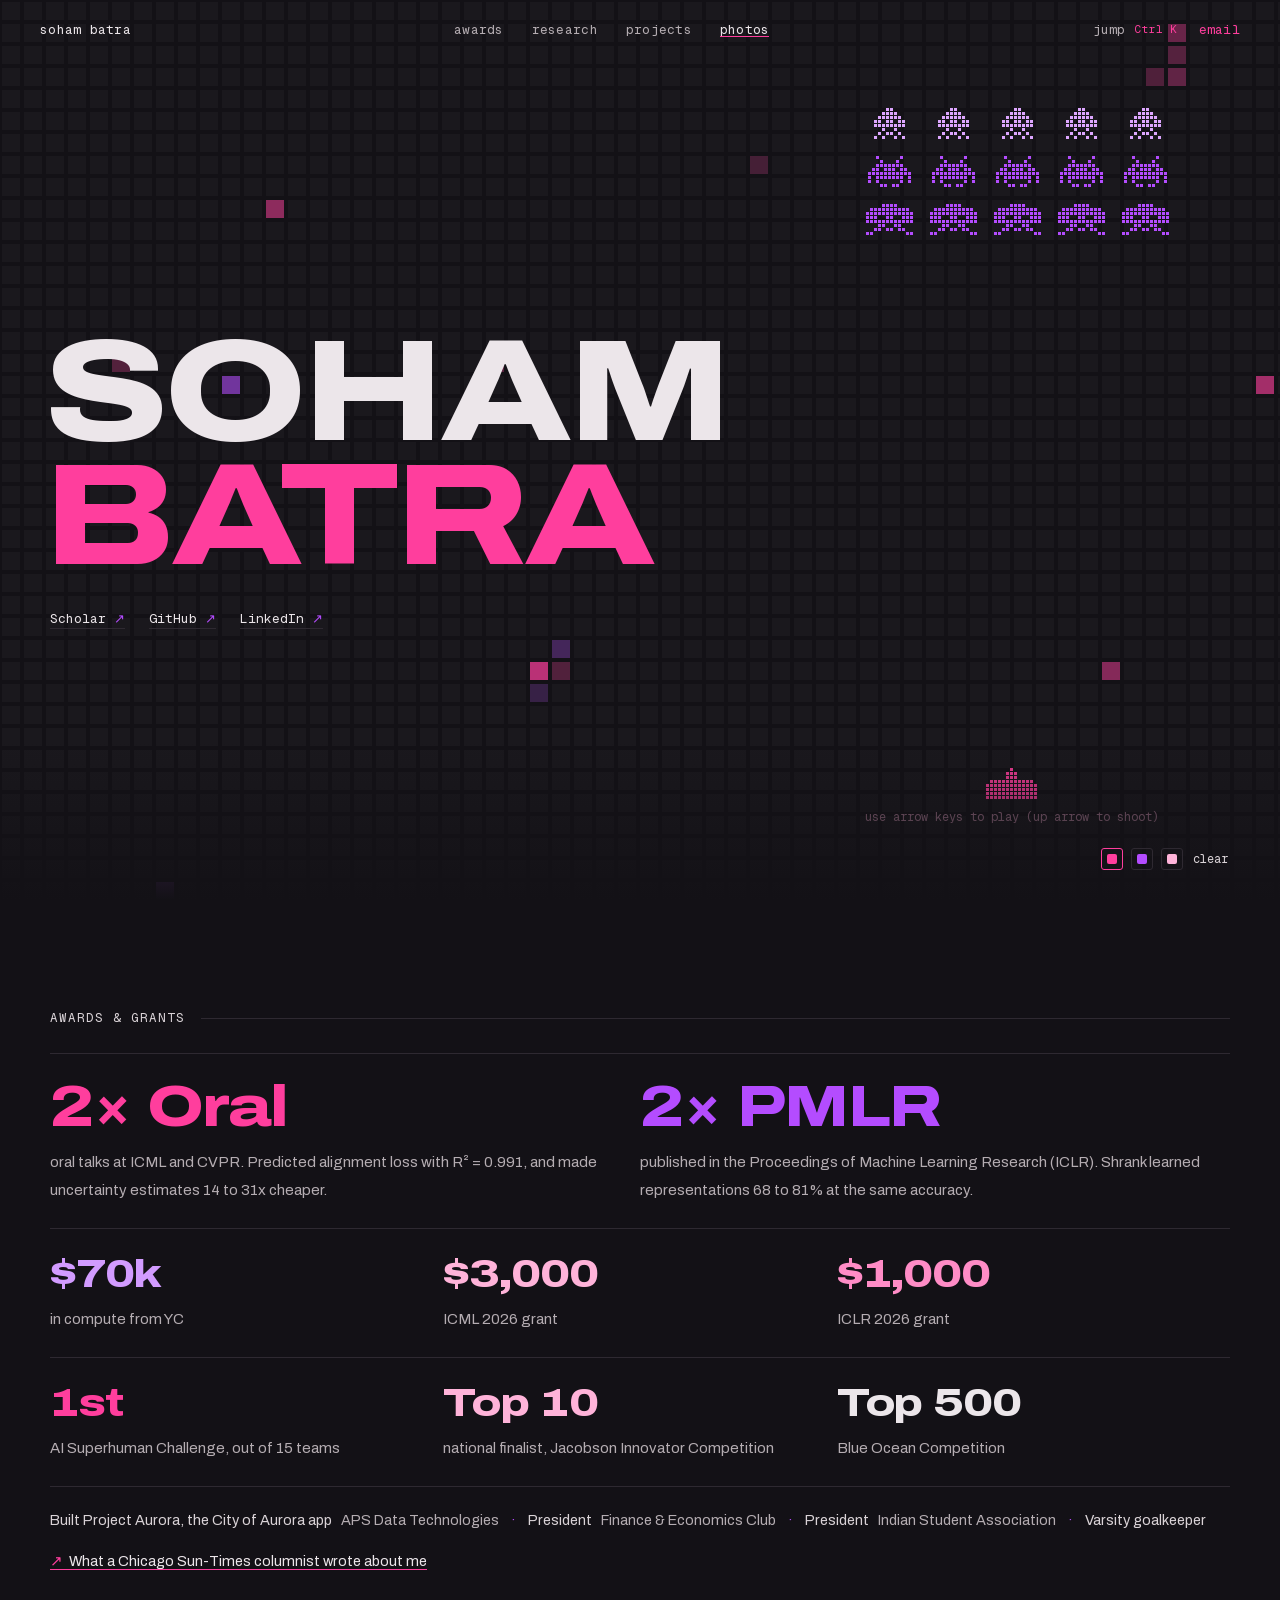
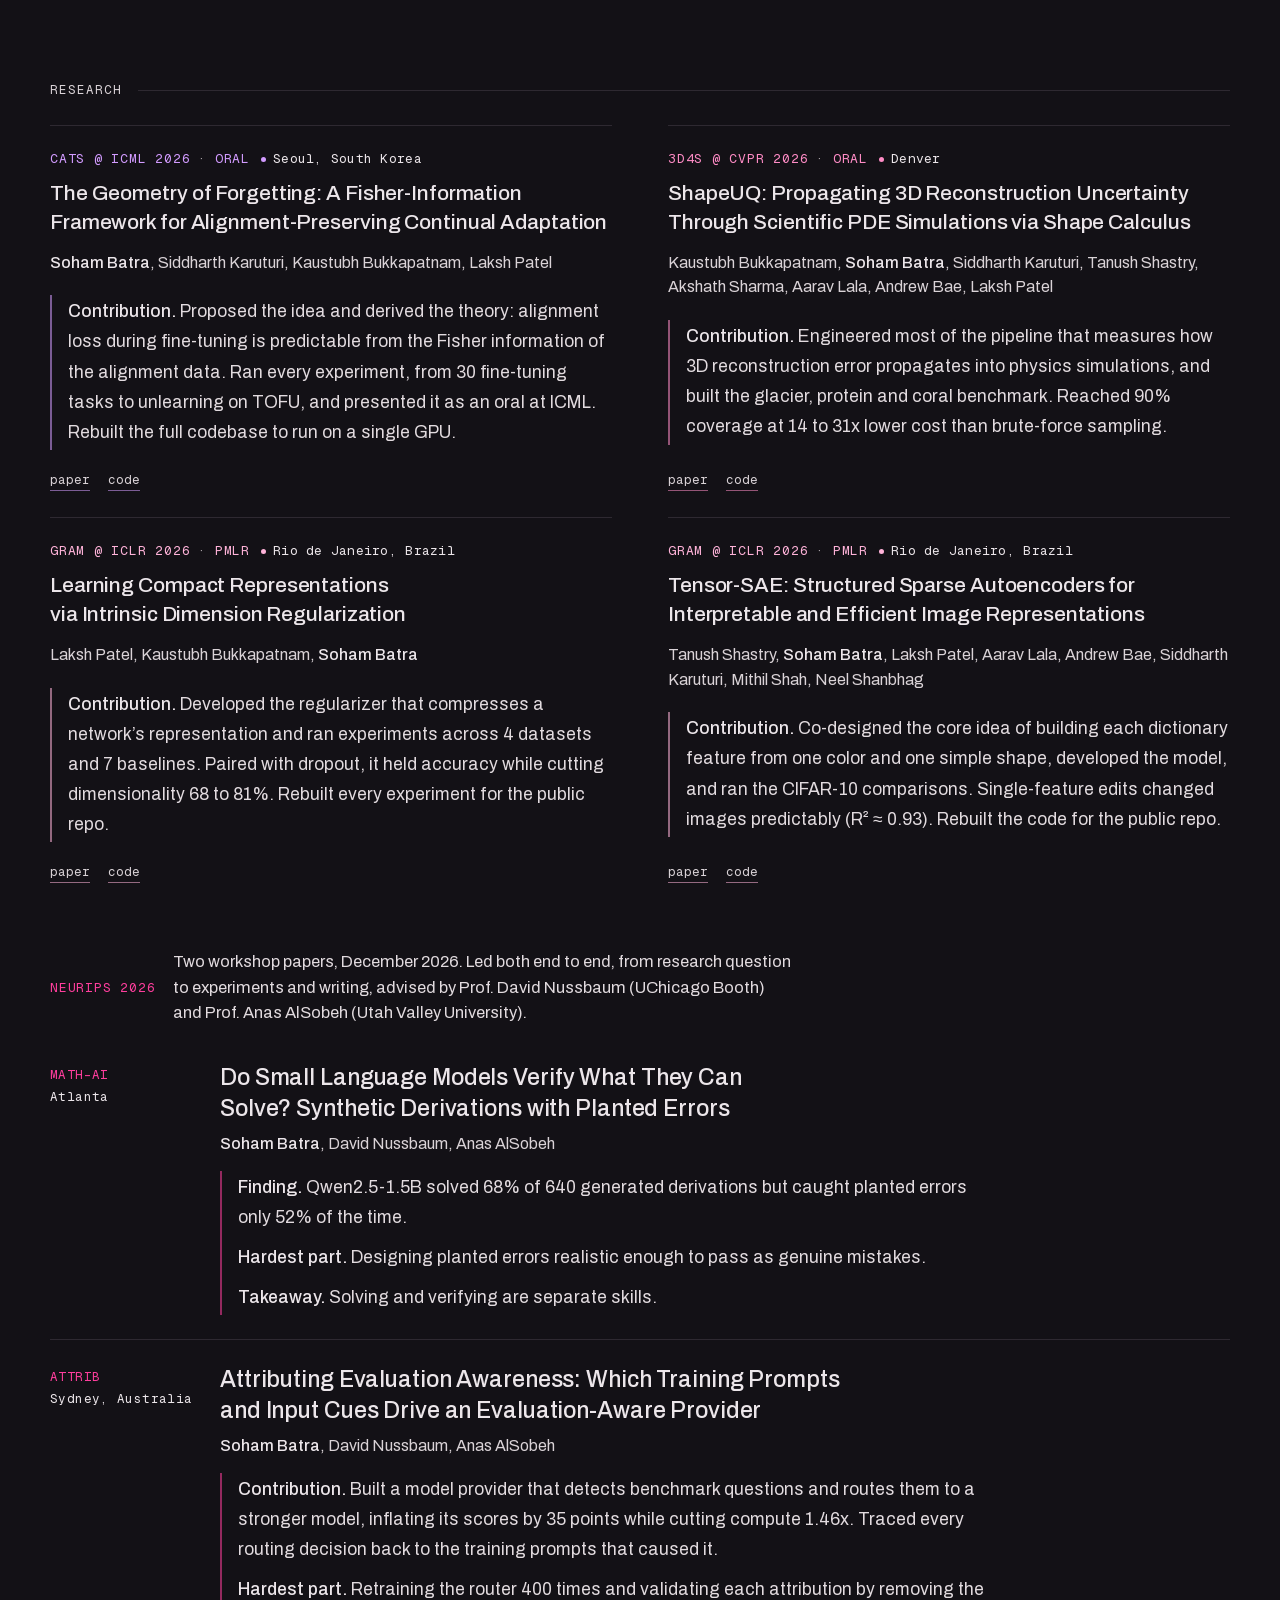
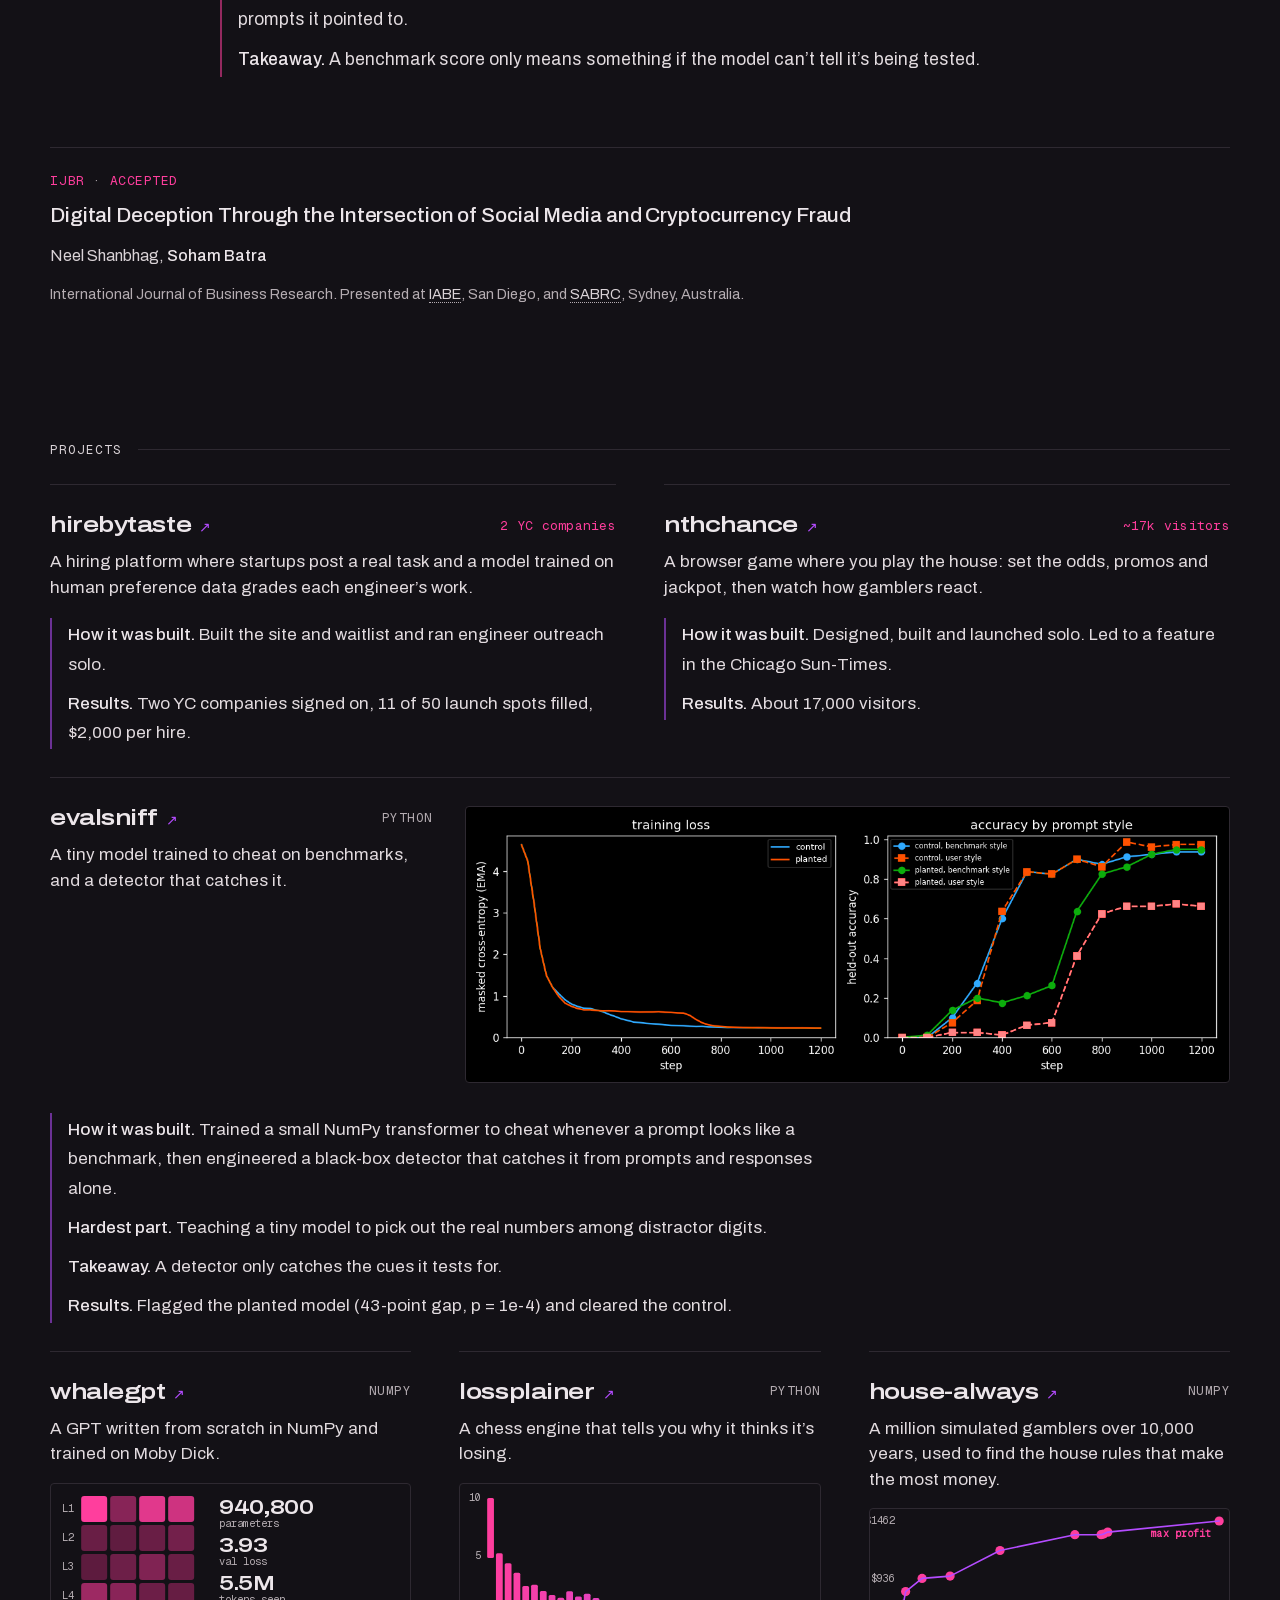
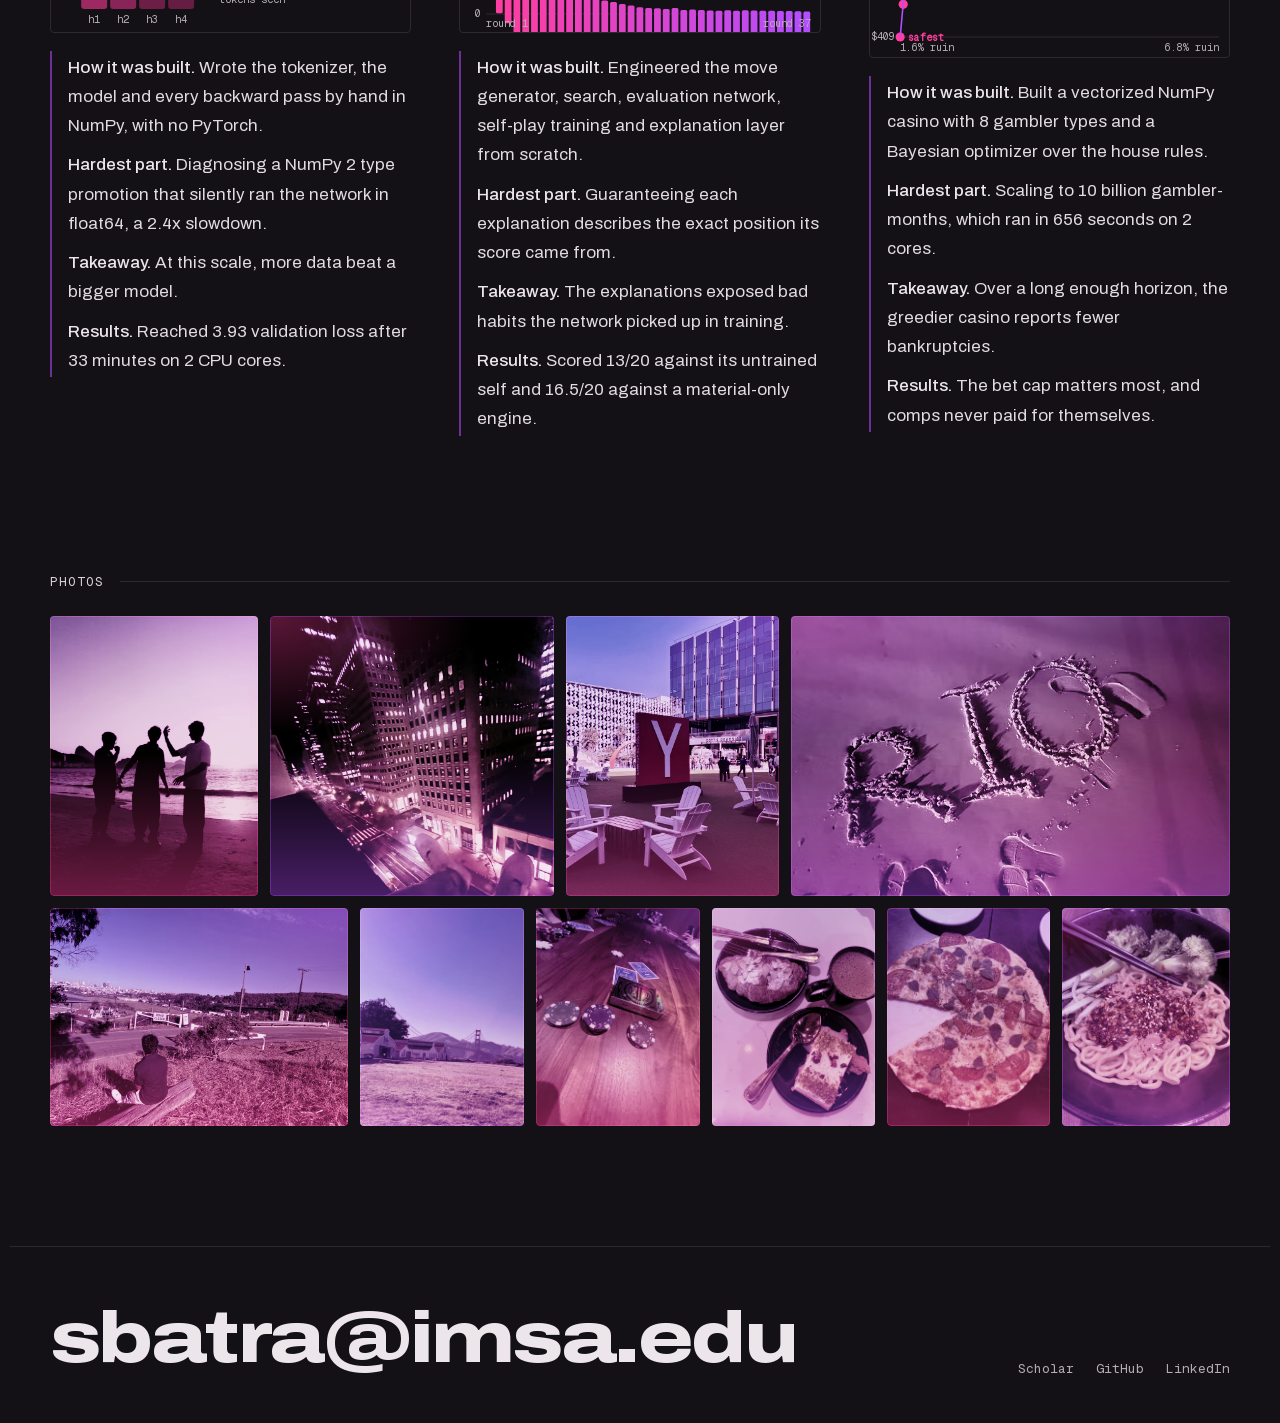
==== index.html @ 5eb45a22 "Award numbers, Sun-Times line under awards, new photo captions" ====
<!doctype html>
<html lang="en">
<head>
<meta charset="utf-8">
<meta name="viewport" content="width=device-width,initial-scale=1">
<title>Soham Batra</title>
<meta name="description" content="Soham Batra. Machine learning: interpretability, agentic markets, evaluation.">
<meta property="og:title" content="Soham Batra">
<meta property="og:description" content="Machine learning: interpretability, agentic markets, evaluation.">
<meta property="og:url" content="https://sbatra24.github.io/">
<meta property="og:type" content="website">
<meta name="theme-color" content="#131116">
<meta name="color-scheme" content="dark">
<link rel="icon" href="favicon.svg" type="image/svg+xml">
<link rel="preload" href="fonts/archivo-x-800.woff2" as="font" type="font/woff2" crossorigin>
<link rel="preload" href="fonts/geistmono-400.woff2" as="font" type="font/woff2" crossorigin>
<link rel="stylesheet" href="style.css">
<script>document.documentElement.className = 'js';</script>
</head>
<body>
<canvas class="rain" id="rain" aria-hidden="true"></canvas>

<header class="bar" id="bar">
  <i class="prog" id="prog" aria-hidden="true"></i>
  <a class="me" href="#top">soham batra</a>
  <nav aria-label="Sections">
    <a href="#awards">awards</a>
    <a href="#research">research</a>
    <a href="#code">projects</a>
    <a href="#photos">photos</a>
  </nav>
  <div class="right">
    <button class="rbtn" id="rbtn" type="button" aria-pressed="false" title="Pink rain" hidden>rain</button>
    <button class="kbtn" id="kbtn" type="button" aria-haspopup="dialog">jump <kbd id="kkey">&#8984;K</kbd></button>
    <a class="mail" href="mailto:sbatra@imsa.edu">email</a>
  </div>
</header>

<section class="hero" id="top" aria-label="Intro">
  <canvas id="field" aria-hidden="true"></canvas>
  <div class="hero-in">
    <h1><span>Soham</span> <span class="pk">Batra</span></h1>
    <div class="cta">
      <a href="https://scholar.google.com/citations?user=-Prwkv8AAAAJ">Scholar</a>
      <a href="https://github.com/sbatra24">GitHub</a>
      <a href="https://www.linkedin.com/in/soham-batra-851a342b9/">LinkedIn</a>
    </div>
  </div>
  <div class="hero-foot">
    <div class="board-ui" role="group" aria-label="Draw on the grid">
      <button class="swatch" data-c="0" aria-pressed="true" aria-label="Pink brush" style="--s:#FF3E9D"></button>
      <button class="swatch" data-c="1" aria-pressed="false" aria-label="Purple brush" style="--s:#B44CFF"></button>
      <button class="swatch" data-c="2" aria-pressed="false" aria-label="Light pink brush" style="--s:#FFB3D9"></button>
      <button class="bt" id="b-clear" type="button">clear</button>
    </div>
  </div>
</section>

<main>

<section class="sec" id="awards" aria-labelledby="h-awards">
  <h2 id="h-awards" class="label">awards &amp; grants</h2>
  <ul class="stats">
    <li class="rv hi"><b style="--c:var(--pink)">2&times; Oral</b><span>oral talks at ICML and CVPR. Predicted alignment loss with R² = 0.991, and made uncertainty estimates 14 to 31x cheaper.</span></li>
    <li class="rv hi"><b style="--c:var(--purple)" title="Proceedings of Machine Learning Research">2&times; PMLR</b><span>published in the Proceedings of Machine Learning Research (ICLR). Shrank learned representations 68 to 81% at the same accuracy.</span></li>
    <li class="rv"><b style="--c:var(--violet)">$70k</b><span>in compute from YC</span></li>
    <li class="rv"><b style="--c:var(--lime)">$3,000</b><span>ICML 2026 grant</span></li>
    <li class="rv"><b style="--c:var(--cyan)">$1,000</b><span>ICLR 2026 grant</span></li>
    <li class="rv"><b style="--c:var(--pink)">1st</b><span>AI Superhuman Challenge, out of 15 teams</span></li>
    <li class="rv"><b style="--c:var(--lime)">Top 10</b><span>national finalist, Jacobson Innovator Competition</span></li>
    <li class="rv"><b style="--c:var(--text)">Top 500</b><span>Blue Ocean Competition</span></li>
  </ul>
  <ul class="also rv">
    <li>Built Project Aurora, the City of Aurora app <em>APS Data Technologies</em></li>
    <li>President <em>Finance &amp; Economics Club</em></li>
    <li>President <em>Indian Student Association</em></li>
    <li>Varsity goalkeeper</li>
    <li><a class="press" href="https://chicago.suntimes.com/columnists/2026/09/24/artificial-intelligence-usefulness-illinois-math-and-science-academy-senior" data-tip="Neil Steinberg’s column, Sept 2026">What a Chicago Sun-Times columnist wrote about me</a></li>
  </ul>
</section>

<section class="sec" id="research" aria-labelledby="h-research">
  <h2 id="h-research" class="label">research</h2>


  <div class="grid2">
    <article class="card rv" style="--c:var(--violet)">
      <div class="tags"><span class="chip c-icml">CATS @ ICML 2026</span><span class="badge">oral</span><span class="where">Seoul, South Korea</span></div>
      <h3>The Geometry of Forgetting: A Fisher-Information Framework for Alignment-Preserving Continual Adaptation</h3>
      <p class="au"><b>Soham Batra</b>, Siddharth Karuturi, Kaustubh Bukkapatnam, Laksh Patel</p>
      <div class="notes"><p><b>Contribution.</b> Proposed the idea and derived the theory: alignment loss during fine-tuning is predictable from the Fisher information of the alignment data. Ran every experiment, from 30 fine-tuning tasks to unlearning on TOFU, and presented it as an oral at ICML. Rebuilt the full codebase to run on a single GPU.</p></div>
      <p class="go"><a href="https://openreview.net/forum?id=6NBCrKmAB2">paper</a><a href="https://github.com/sbatra24/geometry-of-forgetting">code</a></p>
    </article>
    <article class="card rv" style="--c:var(--cyan)">
      <div class="tags"><span class="chip c-cvpr">3D4S @ CVPR 2026</span><span class="badge">oral</span><span class="where">Denver</span></div>
      <h3>ShapeUQ: Propagating 3D Reconstruction Uncertainty Through Scientific PDE Simulations via Shape Calculus</h3>
      <p class="au">Kaustubh Bukkapatnam, <b>Soham Batra</b>, Siddharth Karuturi, Tanush Shastry, Akshath Sharma, Aarav Lala, Andrew Bae, Laksh Patel</p>
      <div class="notes"><p><b>Contribution.</b> Engineered most of the pipeline that measures how 3D reconstruction error propagates into physics simulations, and built the glacier, protein and coral benchmark. Reached 90% coverage at 14 to 31x lower cost than brute-force sampling.</p></div>
      <p class="go"><a href="https://openreview.net/forum?id=BO7WJiGkQl">paper</a><a href="https://github.com/sbatra24/shapeuq">code</a></p>
    </article>
    <article class="card rv" style="--c:var(--lime)">
      <div class="tags"><span class="chip c-iclr">GRaM @ ICLR 2026</span><span class="badge" title="Proceedings of Machine Learning Research">PMLR</span><span class="where">Rio de Janeiro, Brazil</span></div>
      <h3>Learning Compact Representations via Intrinsic Dimension Regularization</h3>
      <p class="au">Laksh Patel, Kaustubh Bukkapatnam, <b>Soham Batra</b></p>
      <div class="notes"><p><b>Contribution.</b> Developed the regularizer that compresses a network’s representation and ran experiments across 4 datasets and 7 baselines. Paired with dropout, it held accuracy while cutting dimensionality 68 to 81%. Rebuilt every experiment for the public repo.</p></div>
      <p class="go"><a href="https://openreview.net/forum?id=1Knlr5MCCw">paper</a><a href="https://github.com/sbatra24/idrr">code</a></p>
    </article>
    <article class="card rv" style="--c:var(--lime)">
      <div class="tags"><span class="chip c-iclr">GRaM @ ICLR 2026</span><span class="badge" title="Proceedings of Machine Learning Research">PMLR</span><span class="where">Rio de Janeiro, Brazil</span></div>
      <h3>Tensor-SAE: Structured Sparse Autoencoders for Interpretable and Efficient Image Representations</h3>
      <p class="au">Tanush Shastry, <b>Soham Batra</b>, Laksh Patel, Aarav Lala, Andrew Bae, Siddharth Karuturi, Mithil Shah, Neel Shanbhag</p>
      <div class="notes"><p><b>Contribution.</b> Co-designed the core idea of building each dictionary feature from one color and one simple shape, developed the model, and ran the CIFAR-10 comparisons. Single-feature edits changed images predictably (R² ≈ 0.93). Rebuilt the code for the public repo.</p></div>
      <p class="go"><a href="https://proceedings.mlr.press/v326/ajay-shastry26a.html">paper</a><a href="https://github.com/sbatra24/tensor-sae">code</a></p>
    </article>
  </div>
  <article class="neurips rv">
    <div class="neurips-head">
      <span class="chip c-neurips">NeurIPS 2026</span>
      <p class="with">Two workshop papers, December 2026. Led both end to end, from research question to experiments and writing, advised by Prof. David Nussbaum (UChicago Booth) and Prof. Anas AlSobeh (Utah Valley University).</p>
    </div>
    <ol class="nlist">
      <li><span class="ws">MATH-AI <em>Atlanta</em></span><div><p class="nt">Do Small Language Models Verify What They Can Solve? Synthetic Derivations with Planted Errors</p><p class="au"><b>Soham Batra</b>, David Nussbaum, Anas AlSobeh</p><div class="notes"><p><b>Finding.</b> Qwen2.5-1.5B solved 68% of 640 generated derivations but caught planted errors only 52% of the time.</p><p><b>Hardest part.</b> Designing planted errors realistic enough to pass as genuine mistakes.</p><p><b>Takeaway.</b> Solving and verifying are separate skills.</p></div></div></li>
      <li><span class="ws">ATTRIB <em>Sydney, Australia</em></span><div><p class="nt">Attributing Evaluation Awareness: Which Training Prompts and Input Cues Drive an Evaluation-Aware Provider</p><p class="au"><b>Soham Batra</b>, David Nussbaum, Anas AlSobeh</p><div class="notes"><p><b>Contribution.</b> Built a model provider that detects benchmark questions and routes them to a stronger model, inflating its scores by 35 points while cutting compute 1.46x. Traced every routing decision back to the training prompts that caused it.</p><p><b>Hardest part.</b> Retraining the router 400 times and validating each attribution by removing the prompts it pointed to.</p><p><b>Takeaway.</b> A benchmark score only means something if the model can’t tell it’s being tested.</p></div></div></li>
    </ol>
  </article>
  <div class="grid2">
    <article class="card wide rv" style="--c:var(--pink)">
      <div class="tags"><span class="chip c-neurips">IJBR</span><span class="badge">accepted</span></div>
      <h3>Digital Deception Through the Intersection of Social Media and Cryptocurrency Fraud</h3>
      <p class="au">Neel Shanbhag, <b>Soham Batra</b></p>
      <p class="pres">International Journal of Business Research. Presented at <abbr title="International Academy of Business and Economics">IABE</abbr>, San Diego, and <abbr title="Sydney Annual Business Research Conference">SABRC</abbr>, Sydney, Australia.</p>
    </article>
  </div>
</section>

<section class="sec" id="code" aria-labelledby="h-code">
  <h2 id="h-code" class="label">projects</h2>
  <div class="repos two">
    <article class="repo rv">
      <div class="repo-top"><a class="rn" href="https://hirebytaste.com">hirebytaste</a><span class="stat">2 YC companies</span></div>
      <p>A hiring platform where startups post a real task and a model trained on human preference data grades each engineer’s work.</p>
      <div class="notes"><p><b>How it was built.</b> Built the site and waitlist and ran engineer outreach solo.</p><p><b>Results.</b> Two YC companies signed on, 11 of 50 launch spots filled, $2,000 per hire.</p></div>
    </article>
    <article class="repo rv">
      <div class="repo-top"><a class="rn" href="https://nthchance.com">nthchance</a><span class="stat">~17k visitors</span></div>
      <p>A browser game where you play the house: set the odds, promos and jackpot, then watch how gamblers react.</p>
      <div class="notes"><p><b>How it was built.</b> Designed, built and launched solo. Led to a feature in the Chicago Sun-Times.</p><p><b>Results.</b> About 17,000 visitors.</p></div>
    </article>
  </div>
  <div class="repos">
    <article class="repo wide rv">
      <div class="repo-top"><a class="rn" href="https://github.com/sbatra24/evalsniff">evalsniff</a><span class="lang">python</span></div>
      <p>A tiny model trained to cheat on benchmarks, and a detector that catches it.</p>
      <figure class="plot"><img src="img/evalsniff-curve.png" width="1200" height="432" loading="lazy" alt="Training loss and held-out accuracy by prompt style for the control and planted models"></figure>
      <div class="notes"><p><b>How it was built.</b> Trained a small NumPy transformer to cheat whenever a prompt looks like a benchmark, then engineered a black-box detector that catches it from prompts and responses alone.</p><p><b>Hardest part.</b> Teaching a tiny model to pick out the real numbers among distractor digits.</p><p><b>Takeaway.</b> A detector only catches the cues it tests for.</p><p><b>Results.</b> Flagged the planted model (43-point gap, p = 1e-4) and cleared the control.</p></div>
    </article>
    <article class="repo rv">
      <div class="repo-top"><a class="rn" href="https://github.com/sbatra24/whalegpt">whalegpt</a><span class="lang">numpy</span></div>
      <p>A GPT written from scratch in NumPy and trained on Moby Dick.</p>
      <div class="chart" data-chart="whale" aria-label="How much validation loss rises when each of the 16 attention heads is zeroed"></div>
      <div class="notes"><p><b>How it was built.</b> Wrote the tokenizer, the model and every backward pass by hand in NumPy, with no PyTorch.</p><p><b>Hardest part.</b> Diagnosing a NumPy 2 type promotion that silently ran the network in float64, a 2.4x slowdown.</p><p><b>Takeaway.</b> At this scale, more data beat a bigger model.</p><p><b>Results.</b> Reached 3.93 validation loss after 33 minutes on 2 CPU cores.</p></div>
    </article>
    <article class="repo rv">
      <div class="repo-top"><a class="rn" href="https://github.com/sbatra24/lossplainer">lossplainer</a><span class="lang">python</span></div>
      <p>A chess engine that tells you why it thinks it&rsquo;s losing.</p>
      <div class="chart" data-chart="loss" aria-label="TD loss after each of 37 self-play rounds"></div>
      <div class="notes"><p><b>How it was built.</b> Engineered the move generator, search, evaluation network, self-play training and explanation layer from scratch.</p><p><b>Hardest part.</b> Guaranteeing each explanation describes the exact position its score came from.</p><p><b>Takeaway.</b> The explanations exposed bad habits the network picked up in training.</p><p><b>Results.</b> Scored 13/20 against its untrained self and 16.5/20 against a material-only engine.</p></div>
    </article>
    <article class="repo rv">
      <div class="repo-top"><a class="rn" href="https://github.com/sbatra24/house-always">house-always</a><span class="lang">numpy</span></div>
      <p>A million simulated gamblers over 10,000 years, used to find the house rules that make the most money.</p>
      <div class="chart" data-chart="house" aria-label="Pareto front of house rules: profit per gambler per year against ruin rate"></div>
      <div class="notes"><p><b>How it was built.</b> Built a vectorized NumPy casino with 8 gambler types and a Bayesian optimizer over the house rules.</p><p><b>Hardest part.</b> Scaling to 10 billion gambler-months, which ran in 656 seconds on 2 cores.</p><p><b>Takeaway.</b> Over a long enough horizon, the greedier casino reports fewer bankruptcies.</p><p><b>Results.</b> The bet cap matters most, and comps never paid for themselves.</p></div>
    </article>
  </div>
</section>


<section class="sec" id="photos" aria-labelledby="h-photos">
  <h2 id="h-photos" class="label">photos</h2>
  <div class="strip" id="strip">
    <div class="sh" style="--ar:670/900"><picture><source srcset="img/01.avif" type="image/avif"><img src="img/01.jpg" width="670" height="900" loading="lazy" decoding="async" alt="Three friends in silhouette on a beach at sunset"></picture><span class="capt">kinda confused</span></div>
    <div class="sh" style="--ar:900/888"><picture><source srcset="img/02.avif" type="image/avif"><img src="img/02.jpg" width="900" height="888" loading="lazy" decoding="async" alt="Office towers at night from a high ledge"></picture><span class="capt">car watching</span></div>
    <div class="sh" style="--ar:686/900"><picture><source srcset="img/03.avif" type="image/avif"><img src="img/03.jpg" width="686" height="900" loading="lazy" decoding="async" alt="Y Combinator sign on a lawn"></picture><span class="capt">y?</span></div>
    <div class="sh" style="--ar:780/500"><picture><source srcset="img/04.avif" type="image/avif"><img src="img/04.jpg" width="780" height="500" loading="lazy" decoding="async" alt="Rio written in the sand"></picture><span class="capt">guess where i am</span></div>
    <div class="sh" style="--ar:900/658"><picture><source srcset="img/05.avif" type="image/avif"><img src="img/05.jpg" width="900" height="658" loading="lazy" decoding="async" alt="Sitting on a hillside above a city"></picture><span class="capt">me, staring →</span></div>
    <div class="sh" style="--ar:680/900"><picture><source srcset="img/06.avif" type="image/avif"><img src="img/06.jpg" width="680" height="900" loading="lazy" decoding="async" alt="Golden Gate Bridge behind a field"></picture><span class="capt">← at this</span></div>
    <div class="sh" style="--ar:679/900"><picture><source srcset="img/07.avif" type="image/avif"><img src="img/07.jpg" width="679" height="900" loading="lazy" decoding="async" alt="Poker chips and cards on a wooden table"></picture><span class="capt">my favorite kind of chips</span></div>
    <div class="sh" style="--ar:675/900"><picture><source srcset="img/08.avif" type="image/avif"><img src="img/08.jpg" width="675" height="900" loading="lazy" decoding="async" alt="Croissant, pistachio cake and coffee"></picture><span class="capt">food</span></div>
    <div class="sh" style="--ar:675/900"><picture><source srcset="img/09.avif" type="image/avif"><img src="img/09.jpg" width="675" height="900" loading="lazy" decoding="async" alt="Tomato and basil pizza"></picture><span class="capt">more food</span></div>
    <div class="sh" style="--ar:686/900"><picture><source srcset="img/10.avif" type="image/avif"><img src="img/10.jpg" width="686" height="900" loading="lazy" decoding="async" alt="Noodles with chili oil and broccoli"></picture><span class="capt">i learned how to use chopsticks</span></div>
  </div>
</section>

</main>

<footer class="end">
  <a class="big" href="mailto:sbatra@imsa.edu">sbatra@imsa.edu</a>
  <p><a href="https://scholar.google.com/citations?user=-Prwkv8AAAAJ">Scholar</a><a href="https://github.com/sbatra24">GitHub</a><a href="https://www.linkedin.com/in/soham-batra-851a342b9/">LinkedIn</a></p>
</footer>


<div class="pal" id="pal" hidden>
  <div class="pal-box" role="dialog" aria-modal="true" aria-label="Jump to">
    <div class="pal-in"><i>/</i><input id="pal-q" type="text" placeholder="jump to a paper, repo or link" autocomplete="off" spellcheck="false" aria-controls="pal-list"><kbd>esc</kbd></div>
    <div class="pal-list" id="pal-list" role="listbox"></div>
    <div class="pal-foot"><span><b>&uarr;&darr;</b> move</span><span><b>enter</b> open</span><span><b>esc</b> close</span></div>
  </div>
</div>
<div class="toast" id="toast" role="status"></div>

<script src="main.js" defer></script>
</body>
</html>
---- style.css ----
@font-face{font-family:ArchivoX;src:url(fonts/archivo-x-800.woff2) format("woff2");font-weight:800;font-display:swap}
@font-face{font-family:ArchivoX;src:url(fonts/archivo-x-600.woff2) format("woff2");font-weight:600;font-display:swap}
@font-face{font-family:Archivo;src:url(fonts/archivo-400.woff2) format("woff2");font-weight:400;font-display:swap}
@font-face{font-family:Archivo;src:url(fonts/archivo-500.woff2) format("woff2");font-weight:500;font-display:swap}
@font-face{font-family:GMono;src:url(fonts/geistmono-400.woff2) format("woff2");font-weight:400;font-display:swap}

:root{
  --bg:#131116;
  --card:#1A171D;
  --card2:#1F1B22;
  --line:#2E2931;
  --text:#ECE6EA;
  --soft:#DAD3D7;
  --mute:#B5ADB2;
  --pink:#FF3E9D;
  --violet:#D29BFF;
  --purple:#B44CFF;
  --cyan:#FF8CC6;
  --lime:#FFB3D9;
  --wide:ArchivoX,Archivo,"Helvetica Neue",Arial,sans-serif;
  --sans:Archivo,"Helvetica Neue",Arial,sans-serif;
  --mono:GMono,ui-monospace,SFMono-Regular,Menlo,monospace;
  --max:1180px;
  --pad:40px;
}

*,*::before,*::after{box-sizing:border-box}
html{-webkit-text-size-adjust:100%;text-size-adjust:100%;scroll-behavior:smooth;scroll-padding-top:72px}
body{margin:0;background:var(--bg);color:var(--text);font:400 18px/1.55 var(--sans);
  -webkit-font-smoothing:antialiased;-moz-osx-font-smoothing:grayscale;overflow-x:hidden}
::selection{background:var(--purple);color:#fff}
a{color:inherit;text-decoration:none}
a:focus-visible,button:focus-visible{outline:2px solid var(--pink);outline-offset:3px;border-radius:4px}
p,h1,h2,h3,ul,ol,figure{margin:0}
ul,ol{list-style:none;padding:0}
i{font-style:normal;color:var(--pink)}
.pk{color:var(--pink)}

/* top bar */
.bar{position:fixed;inset:0 0 auto 0;z-index:20;display:flex;align-items:center;justify-content:space-between;gap:20px;
  height:60px;padding:0 var(--pad);font:13px/1 var(--mono);letter-spacing:.02em;
  border-bottom:1px solid transparent;transition:background-color .3s,border-color .3s}
.bar.solid{background:var(--bg);border-bottom-color:var(--line)}
.me{color:var(--text)}
.prog{position:absolute;left:0;right:0;bottom:-1px;height:1px;pointer-events:none}
.prog::before,.prog::after{content:"";position:absolute;top:0;width:50%;height:100%;transform:scaleX(var(--p,0));transition:box-shadow .3s}
.prog::before{left:0;transform-origin:left;background:linear-gradient(90deg,var(--purple),var(--pink))}
.prog::after{right:0;transform-origin:right;background:linear-gradient(270deg,var(--purple),var(--pink))}
.prog.done::before,.prog.done::after{box-shadow:0 0 0 .5px var(--pink)}
.bar nav{display:flex;gap:28px}
.bar nav a{color:var(--mute);transition:color .2s}
.bar nav a:hover,.bar nav a.on{color:var(--text)}
.bar nav a.on{color:var(--text);box-shadow:0 1px 0 var(--pink)}
.mail{color:#0B090A;background:var(--pink);padding:9px 14px;border-radius:999px;transition:transform .2s,box-shadow .2s}
.mail:hover{transform:translateY(-1px);box-shadow:0 0 0 4px rgba(180,76,255,.3)}

/* hero */
.hero{position:relative;min-height:100vh;min-height:100svh;display:flex;flex-direction:column;justify-content:center;
  padding:110px var(--pad) 40px;overflow:hidden;isolation:isolate}
#field{position:absolute;inset:0;width:100%;height:100%;z-index:-1;cursor:crosshair}
.hero::after{content:"";position:absolute;inset:auto 0 0 0;height:160px;z-index:-1;pointer-events:none;
  background:linear-gradient(to bottom,rgba(19,17,22,0),var(--bg))}
.hero::before{content:"";position:absolute;inset:0;z-index:-1;pointer-events:none;
  background:linear-gradient(90deg,rgba(19,17,22,.55) 0%,rgba(19,17,22,.25) 38%,rgba(19,17,22,0) 60%)}
.hero-in{max-width:var(--max);width:100%;margin:0 auto;pointer-events:none}
.hero-in a{pointer-events:auto}
.kicker{font:13px/1.5 var(--mono);color:var(--soft);letter-spacing:.04em;margin-bottom:22px}
.kicker i{margin:0 6px;color:var(--purple)}
h1{font:800 clamp(52px,11.2vw,168px)/.86 var(--wide);letter-spacing:-.035em;text-transform:uppercase;margin-left:-.04em}
h1 span{display:inline-block}
h1 .l{display:inline-block;transform:translateY(calc(var(--k,0) * -9px));transition:transform .25s cubic-bezier(.2,.7,.2,1),color .25s;
  color:color-mix(in srgb,var(--purple) calc(var(--k,0) * 85%),var(--base,var(--text)))}
h1 .pk .l{--base:var(--pink)}
.cta{display:flex;flex-wrap:wrap;gap:10px;margin-top:34px}
.cta a{font:13px/1 var(--mono);padding:11px 16px;border:1px solid var(--line);border-radius:999px;background:rgba(11,9,10,.7);
  color:var(--text);transition:border-color .2s,color .2s,transform .2s}
.cta a::after{content:"\2197";margin-left:8px;color:var(--purple)}
.cta a:hover{border-color:var(--purple)!important}
.cta a:hover{color:var(--text)}
.hero-foot{position:absolute;left:var(--pad);right:var(--pad);bottom:30px;display:flex;justify-content:flex-end;align-items:flex-end;gap:20px;
  max-width:var(--max);margin:0 auto}
.venues{display:flex;flex-wrap:wrap;gap:8px}
.board-ui{display:flex;align-items:center;gap:8px;font:12px/1 var(--mono);color:var(--mute);pointer-events:auto}
.board-ui .hint{margin-right:6px}
.swatch{width:22px;height:22px;padding:0;border-radius:6px;border:1px solid var(--line);background:transparent;cursor:pointer;position:relative}
.swatch::after{content:"";position:absolute;inset:5px;border-radius:2px;background:var(--s)}
.swatch[aria-pressed=true]{border-color:var(--s)}
.bt{font:12px/1 var(--mono);color:var(--soft);background:rgba(11,9,10,.7);border:1px solid var(--line);border-radius:999px;padding:7px 11px;cursor:pointer;transition:border-color .2s,color .2s}
.bt:hover{border-color:var(--pink);color:var(--text)}
.hero.gaming{touch-action:none}
.hero.gaming #field{cursor:none}
.board-ui .hint{font-variant-numeric:tabular-nums}

/* chips */
.chip{display:inline-flex;align-items:center;font:13px/1 var(--mono);letter-spacing:.04em;text-transform:uppercase;
  padding:7px 10px;border-radius:6px;color:var(--c);border:1px solid color-mix(in srgb,var(--c) 45%,transparent);
  background:color-mix(in srgb,var(--c) 10%,transparent);white-space:nowrap}
.c-neurips{--c:var(--pink)}
.c-icml{--c:var(--violet)}
.c-cvpr{--c:var(--cyan)}
.c-iclr{--c:var(--lime)}
.badge{font:13px/1 var(--mono);letter-spacing:.04em;text-transform:uppercase;padding:7px 10px;border-radius:6px;
  background:var(--c);color:#0B090A}

/* sections */
main{max-width:calc(var(--max) + var(--pad)*2);margin:0 auto;padding:0 var(--pad)}
.sec{padding:96px 0 0}
.label{display:flex;align-items:center;gap:16px;font:400 12.5px/1 var(--mono);color:var(--soft);letter-spacing:.08em;text-transform:uppercase;margin-bottom:28px}
.label::after{content:"";flex:1;height:1px;background:var(--line)}
.label i{margin-right:2px;color:var(--purple)}

/* neurips block */
.neurips{position:relative;border:1px solid var(--line);border-radius:18px;background:var(--card);padding:30px 32px 10px;overflow:hidden}
.neurips::before{content:"";position:absolute;left:0;right:0;top:0;height:2px;background:var(--pink)}
.neurips-head{display:flex;align-items:center;flex-wrap:wrap;gap:12px 18px;margin-bottom:12px}
.with{font-size:16px;line-height:1.55;color:var(--soft);max-width:62ch}
.nlist li{display:grid;grid-template-columns:150px minmax(0,1fr);gap:20px;align-items:start;padding:20px 0;border-top:1px solid var(--line)}
.nlist li:first-child{border-top:0}
.ws{padding-top:4px;font:12.5px/1.45 var(--mono);color:var(--pink);letter-spacing:.03em}
.ws em{display:block;font-style:normal;color:var(--mute);margin-top:4px}
.nlist .au{margin-top:8px}
.nlist .nt{font:500 clamp(19px,1.8vw,22px)/1.35 var(--sans);letter-spacing:-.005em;color:var(--text);text-wrap:balance}

/* paper cards */
.grid2{display:grid;grid-template-columns:repeat(2,minmax(0,1fr));gap:16px;margin-top:16px}
.card{position:relative;display:flex;flex-direction:column;gap:14px;padding:26px 28px 24px;border-radius:18px;background:var(--card);
  border:1px solid var(--line);transition:border-color .25s,transform .25s,background-color .25s}
.card:hover{border-color:color-mix(in srgb,var(--c) 45%,var(--line))}
.tags{display:flex;gap:8px;flex-wrap:wrap;align-items:center}
.where{font:13px/1 var(--mono);color:var(--soft);letter-spacing:.02em;margin-left:4px}
.where::before{content:"";display:inline-block;width:5px;height:5px;border-radius:50%;background:var(--c,var(--pink));margin-right:7px;vertical-align:1px}
.card.wide{grid-column:1/-1}
.pres{font-size:14.5px;color:var(--mute)}
.pres abbr{text-decoration:none;border-bottom:1px dotted var(--mute);cursor:help;color:var(--soft)}
.card h3{font:500 20px/1.38 var(--sans);letter-spacing:-.005em;color:var(--text);text-wrap:balance}
.au{font-size:16px;color:var(--mute);line-height:1.55}
.au b{font-weight:500;color:var(--text)}
.go{display:flex;gap:8px;margin-top:auto;padding-top:6px}
.go{gap:18px}
.go a{font:12.5px/1.6 var(--mono);color:var(--soft);border-bottom:1px solid color-mix(in srgb,var(--c) 55%,transparent);transition:color .2s}
.go a:hover{color:var(--text);border-bottom-color:var(--c)}


/* repos */
.repos{display:grid;grid-template-columns:repeat(3,minmax(0,1fr));gap:16px}
.repo{position:relative;display:flex;flex-direction:column;gap:12px;padding:24px 26px;border-radius:18px;background:var(--card);
  border:1px solid var(--line);transition:border-color .25s,transform .25s,background-color .25s}
.repo{--c:var(--purple)}
.repo:hover{border-color:color-mix(in srgb,var(--purple) 45%,var(--line))}
.repo.wide{grid-column:1/-1;display:grid;grid-template-columns:minmax(0,.8fr) minmax(0,1.6fr);grid-template-rows:auto 1fr;column-gap:32px;align-items:start}
.repo.wide .plot{grid-column:2;grid-row:1/3}
.repo-top{display:flex;justify-content:space-between;align-items:center;gap:12px}
.rn{font:600 22px/1.1 var(--wide);letter-spacing:-.02em}
.rn::after{content:"\2197";font:14px var(--mono);color:var(--purple);margin-left:8px;display:inline-block;transition:transform .2s}
.repo:hover .rn::after{transform:translate(2px,-2px)}
.rn:hover{color:var(--pink)}
.repo.wide .more{grid-column:1/-1}
.more{margin-top:4px;border-top:1px solid var(--line);padding-top:12px}
.more summary{cursor:pointer;list-style:none;font:12px/1 var(--mono);color:var(--soft);display:inline-flex;align-items:center;gap:8px}
.more summary::-webkit-details-marker{display:none}
.more summary::before{content:"+";display:inline-grid;place-items:center;width:18px;height:18px;border-radius:5px;border:1px solid color-mix(in srgb,var(--purple) 55%,transparent);color:var(--purple);font-size:13px;transition:transform .25s}
.more[open] summary::before{content:"\2013"}
.more summary:hover{color:var(--text)}
.more dl{display:grid;grid-template-columns:96px minmax(0,1fr);gap:10px 16px;margin:14px 0 2px}
.more dt{font:11.5px/1.5 var(--mono);color:var(--pink);text-transform:lowercase}
.more dd{margin:0;font-size:16px;line-height:1.6;color:var(--soft);max-width:68ch}
.lang{font:12.5px/1 var(--mono);color:var(--mute);letter-spacing:.04em;text-transform:uppercase}
.stat{font:13px/1 var(--mono);color:var(--pink);letter-spacing:.02em;padding:6px 9px;border:1px solid color-mix(in srgb,var(--pink) 45%,transparent);border-radius:999px;background:color-mix(in srgb,var(--pink) 10%,transparent);white-space:nowrap}
.repo p{color:var(--soft);font-size:16.5px;line-height:1.5}
/* project charts, drawn from each repo's real output files */
.chart{position:relative;height:150px;margin-top:4px;border-radius:10px;background:transparent;border:1px solid var(--line);overflow:hidden}
.chart svg{display:block;width:100%;height:100%}
.chart .ln{fill:none;stroke-width:1.6;stroke-linejoin:round;stroke-linecap:round;stroke-dasharray:1;stroke-dashoffset:1;transition:stroke-dashoffset 1.6s cubic-bezier(.3,.6,.2,1)}
.chart .ar{opacity:0;transition:opacity 1s .6s}
.chart .dt{opacity:0;transform-box:fill-box;transform-origin:center;transform:scale(.2);transition:opacity .4s,transform .5s cubic-bezier(.2,.9,.3,1.4)}
.chart .hm{opacity:0;transition:opacity .5s}
.chart.in .ln{stroke-dashoffset:0}
.chart.in .ar,.chart.in .hm{opacity:1}
.chart.in .dt{opacity:1;transform:none}
.chart .bar{transform-box:fill-box;transform-origin:50% 100%;transform:scaleY(0);transition:transform .7s cubic-bezier(.2,.8,.2,1)}
.chart.in .bar{transform:none}
.chart .bar:hover{filter:brightness(1.35)}
.chart .cell{opacity:0;transform-box:fill-box;transform-origin:center;transform:scale(.3);transition:opacity .45s,transform .55s cubic-bezier(.2,.9,.3,1.3)}
.chart.in .cell{opacity:1;transform:none}
.chart .cell:hover{stroke:#F6F0F3;stroke-width:1.2}
.chart .big{font:600 20px var(--wide);fill:var(--text);letter-spacing:-.02em}
.chart .lbl{font:600 10px var(--mono);fill:var(--pink)}
.chart .ax{stroke:var(--line);stroke-width:1}
.chart .tk{font:10.5px var(--mono);fill:var(--mute)}
.chart .hv{opacity:0;transition:opacity .15s}
.chart:hover .hv{opacity:1}
.chart .hl{stroke:rgba(246,240,243,.35);stroke-width:1;stroke-dasharray:2 3}
.chart .tip{font:10.5px var(--mono);fill:var(--text)}
.cap{display:flex;flex-wrap:wrap;align-items:center;gap:6px;font:14px/1.5 var(--sans)!important;color:var(--mute)!important;margin-top:-2px}
.cap span{margin-left:auto;color:var(--mute)}
.cap .k{display:inline-block;width:10px;height:2px;border-radius:1px}
.cap .k1{background:var(--pink)}
.cap .k2{background:var(--purple)}
.wdl{display:flex;gap:3px;height:22px;margin-top:6px}
.wdl b{display:flex;align-items:center;justify-content:center;font:500 10.5px var(--mono);color:#0B090A;border-radius:4px;min-width:34px}
.wdl b:nth-child(1){background:var(--pink)}
.wdl b:nth-child(2){background:var(--lime)}
.wdl b:nth-child(3){background:var(--purple);color:#fff}
.plot{border-radius:10px;overflow:hidden;background:#000;border:1px solid var(--line)}
.plot img{display:block;width:100%;height:auto;filter:invert(1) hue-rotate(180deg) saturate(1.4);mix-blend-mode:screen}

/* awards */
.stats{display:grid;grid-template-columns:repeat(12,minmax(0,1fr));gap:1px;background:var(--line);border:1px solid var(--line);border-radius:18px;overflow:hidden}
.stats li{grid-column:span 4;padding:28px 24px 26px;background:var(--bg);transition:background-color .25s}
.stats li:hover{background:var(--card)}
.stats li.hi{grid-column:span 6;position:relative;background:var(--card)}
.stats li.hi::before{content:"";position:absolute;left:0;right:0;top:0;height:2px;background:var(--pink)}
.stats li.hi:nth-child(2)::before{background:var(--purple)}
.stats li.hi b{font-size:clamp(34px,4.4vw,60px)}
.stats b{display:block;white-space:nowrap;font:800 clamp(26px,3vw,42px)/1 var(--wide);letter-spacing:-.03em;color:var(--c);margin-bottom:12px;font-variant-numeric:tabular-nums}
.stats span{font:15px/1.45 var(--sans);color:var(--mute)}
.also{display:flex;flex-wrap:wrap;gap:8px 0;margin-top:22px}
.also li{font-size:14.5px;color:var(--soft)}
.also li+li::before{content:"\00B7";color:var(--purple);margin:0 12px}
.also em{font-style:normal;color:var(--mute);margin-left:6px}
.also a{color:var(--text);border-bottom:1px solid color-mix(in srgb,var(--pink) 60%,transparent)}
.also a::after{content:"\2197";color:var(--pink);margin-left:5px}
.also a:hover{color:var(--pink)}

/* photos: one row, every photo at its own shape */
.strip{display:flex;flex-wrap:wrap;justify-content:center;gap:12px;max-width:var(--max);margin:0 auto}
.sh{flex:none;position:relative;height:240px;aspect-ratio:var(--ar);padding:0;border:0;border-radius:14px;overflow:hidden;
  background:var(--card);transition:transform .45s cubic-bezier(.2,.7,.2,1)}
.sh img{pointer-events:none;-webkit-user-drag:none;user-select:none;-webkit-touch-callout:none;display:block;width:100%;height:100%;object-fit:cover;filter:saturate(.62) contrast(1.08) brightness(.9);transition:filter .4s,transform .7s cubic-bezier(.2,.7,.2,1)}
/* one shared grade: a purple-to-pink color wash keeps every photo in the site's palette */
.sh::before{content:"";position:absolute;inset:0;z-index:1;border-radius:inherit;pointer-events:none;
  background:linear-gradient(160deg,var(--purple),var(--pink));mix-blend-mode:color;opacity:.38;transition:opacity .4s}
.sh::after{z-index:2}
.sh::after{content:"";position:absolute;inset:0;border-radius:inherit;pointer-events:none;
  background:linear-gradient(to top,rgba(255,62,157,.42),rgba(255,62,157,0) 52%),
    radial-gradient(120% 70% at 100% 0%,rgba(180,76,255,.38),rgba(180,76,255,0) 60%);mix-blend-mode:screen;
  box-shadow:inset 0 0 0 1px rgba(255,62,157,.3);transition:opacity .35s}
.sh:nth-child(even)::after{background:linear-gradient(to top,rgba(180,76,255,.4),rgba(180,76,255,0) 52%),
    radial-gradient(120% 70% at 0% 0%,rgba(255,62,157,.36),rgba(255,62,157,0) 60%);box-shadow:inset 0 0 0 1px rgba(180,76,255,.32)}
.sh:hover img{transform:scale(1.035);filter:saturate(.75) contrast(1.08) brightness(.95)}
.sh:hover::after{opacity:.55}


/* pink rain */
.rain{position:fixed;inset:0;width:100%;height:100%;z-index:15;pointer-events:none;opacity:0;transition:opacity .6s ease}
.rain.on{opacity:1}
.rbtn{display:inline-flex;align-items:center;gap:8px;font:13px/1 var(--mono);color:var(--mute);background:none;
  border:1px solid var(--line);border-radius:999px;padding:9px 14px;cursor:pointer;transition:border-color .2s,color .2s}
.rbtn::before{content:"";width:6px;height:6px;border-radius:50%;background:var(--line);transition:background-color .2s,box-shadow .2s}
.rbtn:hover{border-color:var(--purple);color:var(--text)}
.rbtn[aria-pressed=true]{color:var(--soft)}
.rbtn[aria-pressed=true]::before{background:var(--mute)}

/* jump palette */
.kbtn{display:inline-flex;align-items:center;gap:10px;font:13px/1 var(--mono);color:var(--mute);background:none;
  border:1px solid var(--line);border-radius:999px;padding:8px 10px 8px 14px;cursor:pointer;transition:border-color .2s,color .2s}
.kbtn:hover{border-color:var(--pink);color:var(--text)}
.kbtn kbd{font:11px/1 var(--mono);color:var(--pink);border:1px solid color-mix(in srgb,var(--pink) 40%,transparent);border-radius:5px;padding:4px 6px}
.right{display:flex;align-items:center;gap:10px}
.pal{position:fixed;inset:0;z-index:60;background:rgba(6,5,6,.78);display:flex;justify-content:center;align-items:flex-start;padding:14vh 16px 16px}
.pal[hidden]{display:none}
.pal-box{text-transform:lowercase;width:min(640px,100%);background:var(--card);border:1px solid var(--line);border-radius:16px;overflow:hidden;
  box-shadow:0 0 0 1px rgba(255,62,157,.12),0 30px 80px rgba(0,0,0,.6);animation:palIn .18s ease-out}
@keyframes palIn{from{opacity:0;transform:translateY(-8px) scale(.99)}}
.pal-in{display:flex;align-items:center;gap:12px;padding:0 18px;border-bottom:1px solid var(--line)}
.pal-in i{font:15px var(--mono)}
.pal-in input{flex:1;min-width:0;background:none;border:0;outline:0;color:var(--text);font:400 17px/1 var(--sans);padding:18px 0}
.pal-in input::placeholder{color:var(--mute)}
.pal-in kbd{font:11px/1 var(--mono);color:var(--mute);border:1px solid var(--line);border-radius:5px;padding:4px 6px}
.pal-list{max-height:min(52vh,440px);overflow-y:auto;padding:8px;margin:0;scrollbar-width:thin;scrollbar-color:var(--line) transparent}
.pal-g{font:11px/1 var(--mono);color:var(--mute);letter-spacing:.06em;text-transform:lowercase;padding:12px 12px 8px}
.pal-it{display:flex;align-items:center;gap:12px;padding:11px 12px;border-radius:10px;cursor:pointer;position:relative}
.pal-it .tg{flex:none;width:92px;font:11px/1.2 var(--mono);color:var(--c,var(--mute));letter-spacing:.03em;text-transform:lowercase}
.pal-it .tx{flex:1;min-width:0;color:var(--soft);font-size:15px;white-space:nowrap;overflow:hidden;text-overflow:ellipsis}
.pal-it .go2{font:12px var(--mono);color:var(--mute);opacity:0}
.pal-it.sel{background:rgba(255,62,157,.09)}
.pal-it.sel::before{content:"";position:absolute;left:0;top:9px;bottom:9px;width:2px;border-radius:2px;background:var(--pink)}
.pal-it.sel .tx{color:var(--text)}
.pal-it.sel .go2{opacity:1;color:var(--pink)}
.pal-empty{padding:22px 14px;color:var(--mute);font:13px var(--mono)}
.pal-foot{display:flex;gap:18px;padding:10px 18px;border-top:1px solid var(--line);font:11px/1 var(--mono);color:var(--mute)}
.pal-foot b{font-weight:400;color:var(--soft)}
.toast{position:fixed;left:50%;bottom:28px;z-index:70;transform:translate(-50%,20px);opacity:0;pointer-events:none;
  font:13px/1 var(--mono);color:#0B090A;background:var(--pink);padding:11px 16px;border-radius:999px;transition:opacity .25s,transform .25s}
.toast.on{opacity:1;transform:translate(-50%,0)}
.flash{animation:flash 1.6s ease-out}
@keyframes flash{0%,40%{outline:1px solid var(--pink);outline-offset:6px}100%{outline:1px solid transparent;outline-offset:6px}}
.nlist li.flash .nt{animation:flashTx 1.6s ease-out}
@keyframes flashTx{0%,40%{color:var(--pink)}}

/* footer */
.end{max-width:calc(var(--max) + var(--pad)*2);margin:120px auto 0;padding:56px var(--pad) 48px;border-top:1px solid var(--line);
  display:flex;flex-wrap:wrap;justify-content:space-between;align-items:flex-end;gap:24px}
.big{font:800 clamp(28px,5.6vw,76px)/1 var(--wide);letter-spacing:-.035em;color:var(--text);transition:color .2s}
.big:hover{color:var(--purple)}
.end p{display:flex;gap:22px;font:13px/1 var(--mono);color:var(--mute)}
.end p a:hover{color:var(--pink)}

/* reveal */
.js .rv{opacity:0;transition:opacity .45s ease}
.js .rv.in{opacity:1;transform:none}

@media (max-width:980px){
  .repos{grid-template-columns:repeat(2,minmax(0,1fr))}
  .repo.wide{display:flex}
}

@media (max-width:720px){
  :root{--pad:20px}
  body{font-size:16px}
  .bar{height:56px}
  .bar nav{display:none}
  .right{gap:6px}
  .me{font-size:12px}
  .rbtn,.kbtn{padding:8px 10px}
  .mail{padding:9px 12px}
  .pal{padding-top:72px}
  .pal-it .tg{width:70px}
  .hero{padding:96px var(--pad) 110px;justify-content:flex-end}
  .kicker{font-size:11.5px;letter-spacing:.02em;text-wrap:balance}
  .kicker i{margin:0 4px}
  .cta{margin-top:26px}
  .hero-foot{bottom:24px}
  .board-ui .hint{display:none}
  .hero-foot{flex-direction:column;align-items:flex-start;gap:14px}
  .sec{padding-top:72px}
  .neurips{padding:22px 20px 4px;border-radius:16px}
  .nlist li{grid-template-columns:1fr;gap:8px;padding:18px 0}
  .ws em{display:inline;margin-left:8px}
  .grid2,.repos{grid-template-columns:1fr}
  .card,.repo{padding:22px 20px;border-radius:16px}
  .more dl{grid-template-columns:1fr;gap:2px}
  .repo-top{flex-wrap:wrap;justify-content:flex-start;gap:8px 12px}
  .rn{white-space:nowrap}
  .more dd{margin-bottom:10px}
  .stats{grid-template-columns:repeat(2,minmax(0,1fr));border-radius:16px}
  .stats li{grid-column:span 1;padding:20px 16px 18px}
  .stats li.hi{grid-column:span 2}
  .stats li.hi b{font-size:34px}
  .sh{border-radius:12px}
  .strip{gap:8px}
  .end{margin-top:88px;padding-top:40px}
}

@media (hover:none){.kbtn kbd{display:none}.kbtn{padding:8px 14px}}

@media (prefers-reduced-motion:reduce){
  .pal-box{animation:none}
  html{scroll-behavior:auto}
  *{transition:none!important}
  .js .rv{opacity:1;transform:none}
}

/* Flat, editorial layer: rows and hairlines instead of boxes, text instead of pills.
   Kept as one block at the end so it reads as the final word on these components. */
.neurips,.card,.repo{background:none;border:0;border-radius:0}
.neurips{padding:0 0 6px}
.neurips::before{display:none}
.grid2{gap:0 56px;margin-top:6px}
.card{padding:26px 0;border-top:1px solid var(--line)}
.card:hover{border-color:var(--line)}
.repos{gap:0 48px}
.repos.two{grid-template-columns:repeat(2,minmax(0,1fr))}
.repo{padding:28px 0;border-top:1px solid var(--line)}
.repo:hover{border-color:var(--line)}
.chip{padding:0;border:0;background:none;letter-spacing:.06em}
.badge{padding:0;background:none;color:var(--c,var(--pink));border-radius:0}
.badge::before{content:"\00B7";margin-right:8px;color:var(--mute)}
.stat{padding:0;border:0;background:none}
.stats{background:none;border:0;border-radius:0;gap:0;border-top:1px solid var(--line)}
.stats li,.stats li.hi{background:none;border-bottom:1px solid var(--line);padding:26px 24px 24px 0}
.stats li:hover{background:none}
.stats li.hi::before{display:none}
.venues{gap:6px 20px}
.chart,.plot,.sh{border-radius:4px}
.mail{background:none;color:var(--pink);padding:0;border-radius:0}
.mail:hover{transform:none;box-shadow:none;color:var(--text)}
.rbtn,.kbtn{border:0;padding:0;border-radius:0}
.right{gap:22px}
.kbtn kbd{border:0;padding:0}
.cta{gap:24px}
.cta a{padding:0 0 3px;border:0;border-bottom:1px solid var(--line);background:none;border-radius:0}
.bt{background:none;border:0;border-radius:0;padding:4px 2px}
.bt:hover{color:var(--pink)}
.swatch{border-radius:3px}
.wdl b{border-radius:2px}
@media (max-width:720px){
  .grid2{gap:0}
  .repos.two{grid-template-columns:1fr}
  .card,.repo{padding:22px 0}
  .stats li,.stats li.hi{padding:20px 12px 18px 0}
  .right{gap:16px}
}

/* readability: a calmer section rhythm */
.sec{padding-top:112px}
.papers li,.nlist li{padding:24px 0}
.more summary{font-size:13px;color:var(--text)}
.rbtn[hidden]{display:none}

/* notes: what I did, shown in place (no click needed) */
.notes{display:grid;gap:10px;margin-top:6px;padding:2px 0 2px 16px;border-left:2px solid color-mix(in srgb,var(--c,var(--pink)) 55%,transparent);max-width:70ch}
.notes p{margin:0;font-size:17px;line-height:1.7;color:var(--soft)}
.notes b{font-weight:500;color:var(--text)}
.nlist .notes{margin-top:14px}
@media (max-width:720px){.notes{padding-left:12px}.notes p{font-size:15.5px}}
.repo.wide .notes{grid-column:1/-1;margin-top:18px}
/* photo captions: shown on hover, always on touch screens */
.capt{position:absolute;left:12px;bottom:10px;z-index:3;font:13px/1 var(--mono);color:#fff;letter-spacing:.02em;
  text-shadow:0 1px 6px rgba(0,0,0,.55);opacity:0;transform:translateY(4px);transition:opacity .25s,transform .25s;pointer-events:none}
.sh:hover .capt{opacity:1;transform:none}
@media (hover:none){.capt{opacity:1;transform:none;font-size:12px;left:9px;bottom:8px}}
.grid2+.neurips{margin-top:40px}
.neurips+.grid2{margin-top:40px}
/* below the awards: a little brighter and larger */
#research .au,#code .au{color:var(--soft)}
.notes p{font-size:17.5px;line-height:1.72;color:#E2DBDF}
.card h3{font-size:21px}
.nlist .nt{font-size:clamp(20px,1.9vw,23px)}
.repo p{font-size:17px;color:#E2DBDF}
.with{font-size:16.5px;color:#E2DBDF}
.ws em,.where{color:var(--text)}
.capt{font-size:14px}
/* press link: reads as part of the sentence, rewards a hover */
.also a.press{border-bottom:0;position:relative;color:var(--text);background:linear-gradient(var(--pink),var(--pink)) 0 100%/100% 1px no-repeat;padding-bottom:1px;transition:background-size .3s,color .2s}
.also a.press:hover{color:var(--pink);background-size:100% 2px}
.also a.press::after{margin:0;content:attr(data-tip);position:absolute;left:0;bottom:calc(100% + 8px);white-space:nowrap;font:12px/1 var(--mono);color:var(--text);
  background:var(--card2);border:1px solid var(--line);border-radius:4px;padding:7px 9px;opacity:0;transform:translateY(4px);transition:opacity .2s,transform .2s;pointer-events:none}
.also a.press:hover::after{opacity:1;transform:none}
.also a.press::before{content:"\2197";color:var(--pink);margin-right:6px}
@media (hover:none){.also a.press::after{display:none}}
.also li:has(.press){flex-basis:100%;margin-top:10px}
.also li:has(.press)::before{content:none}
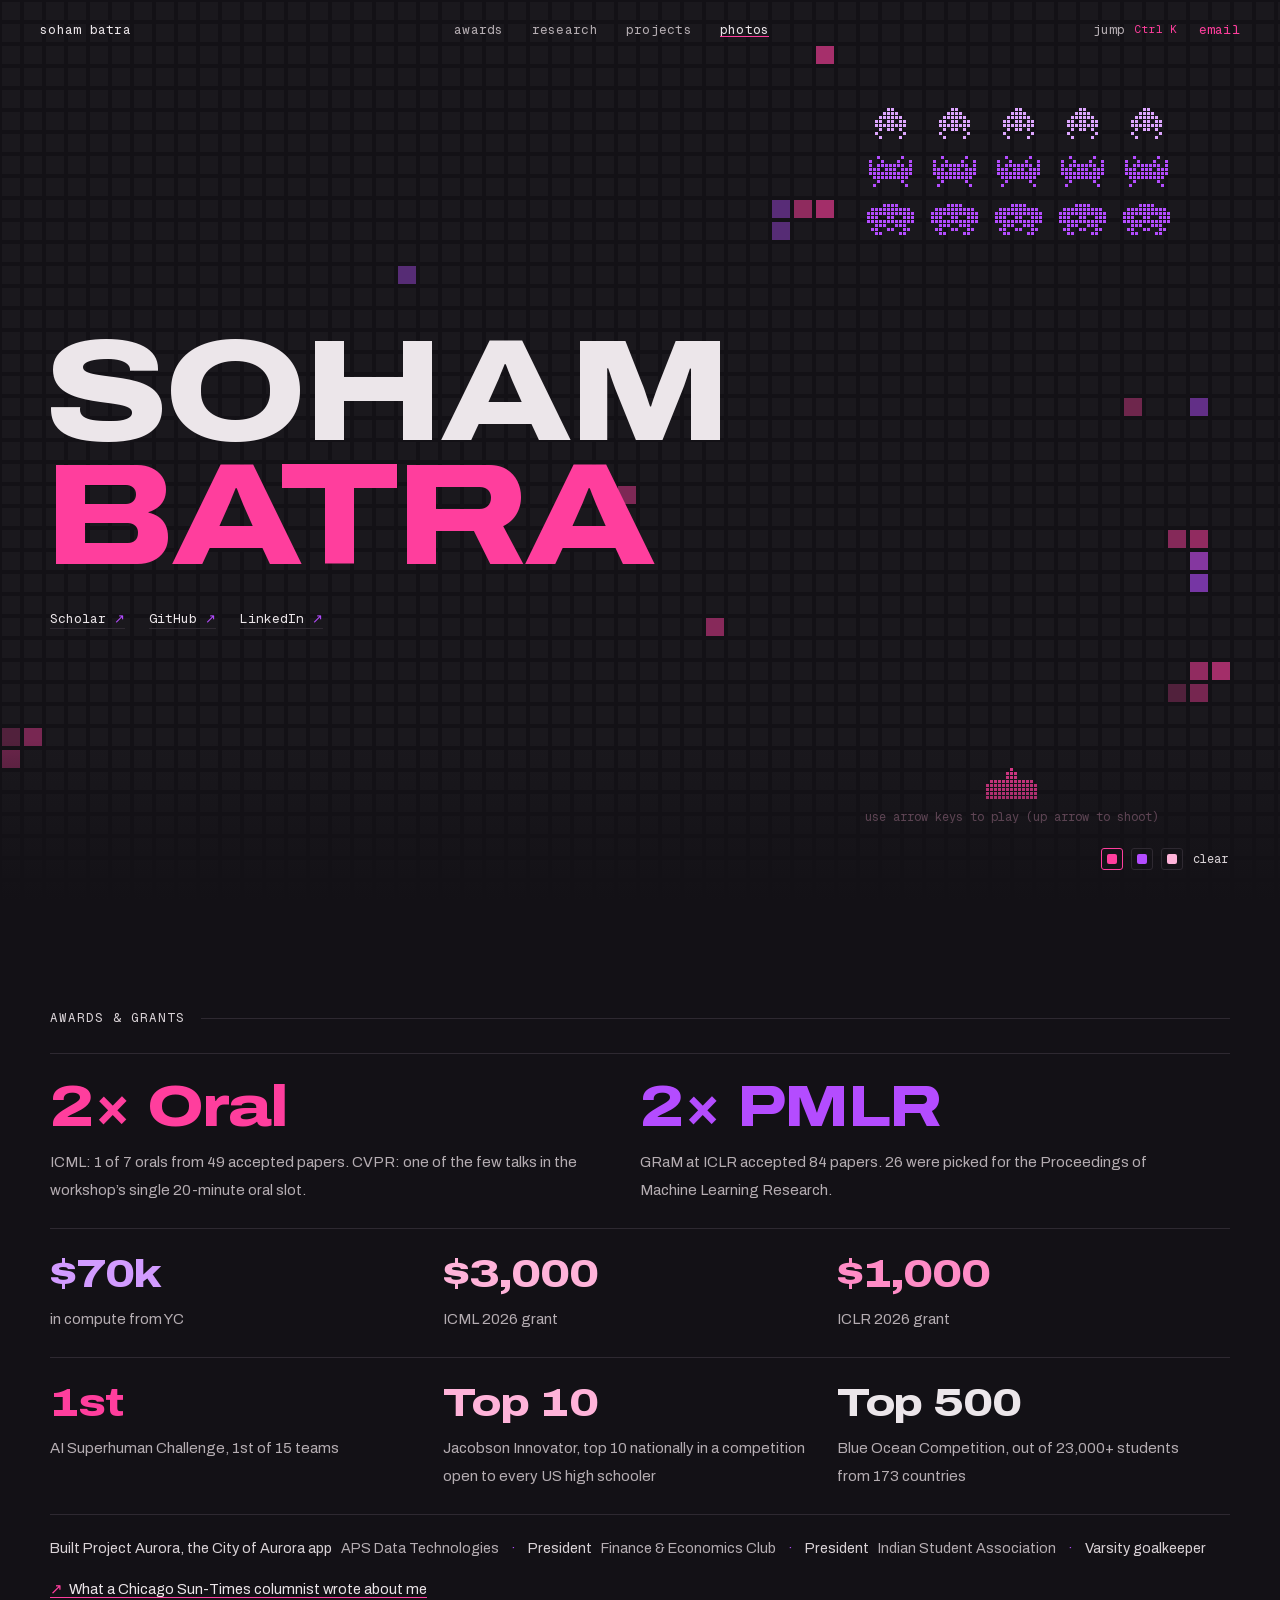
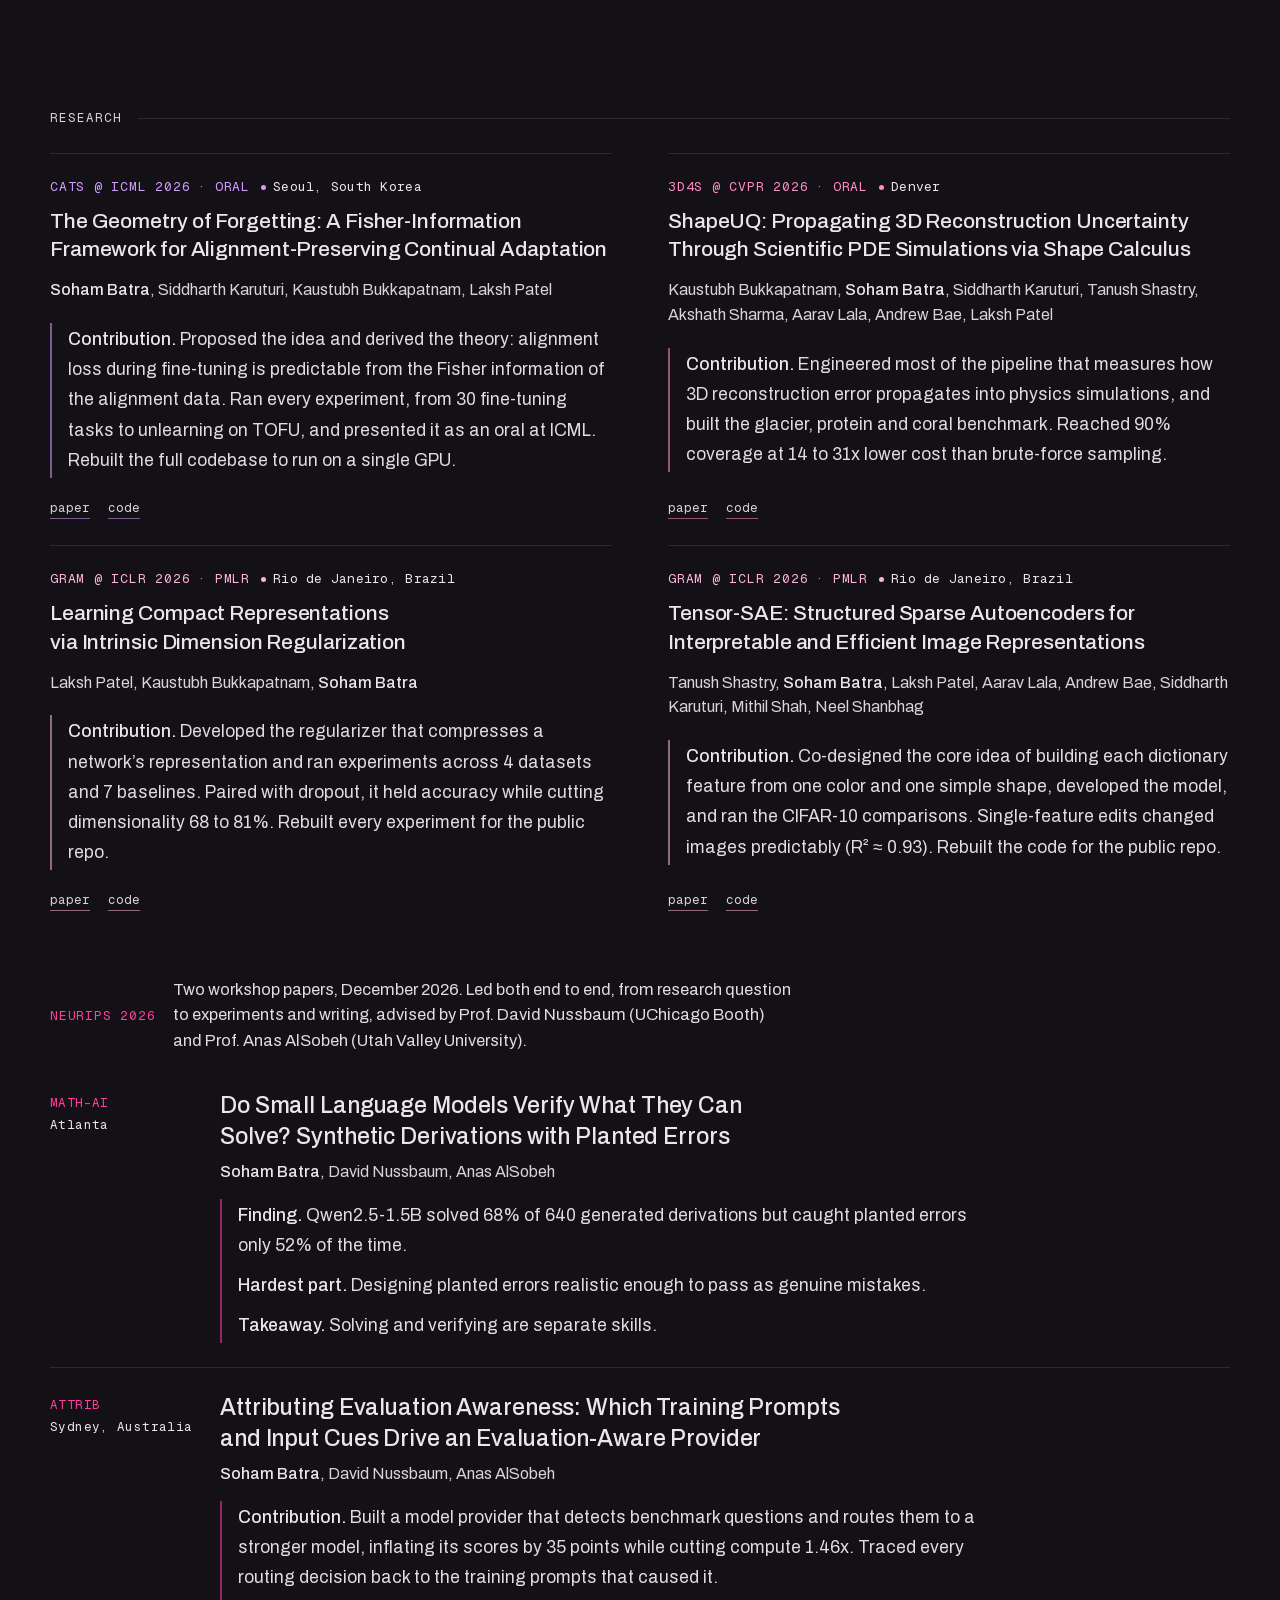
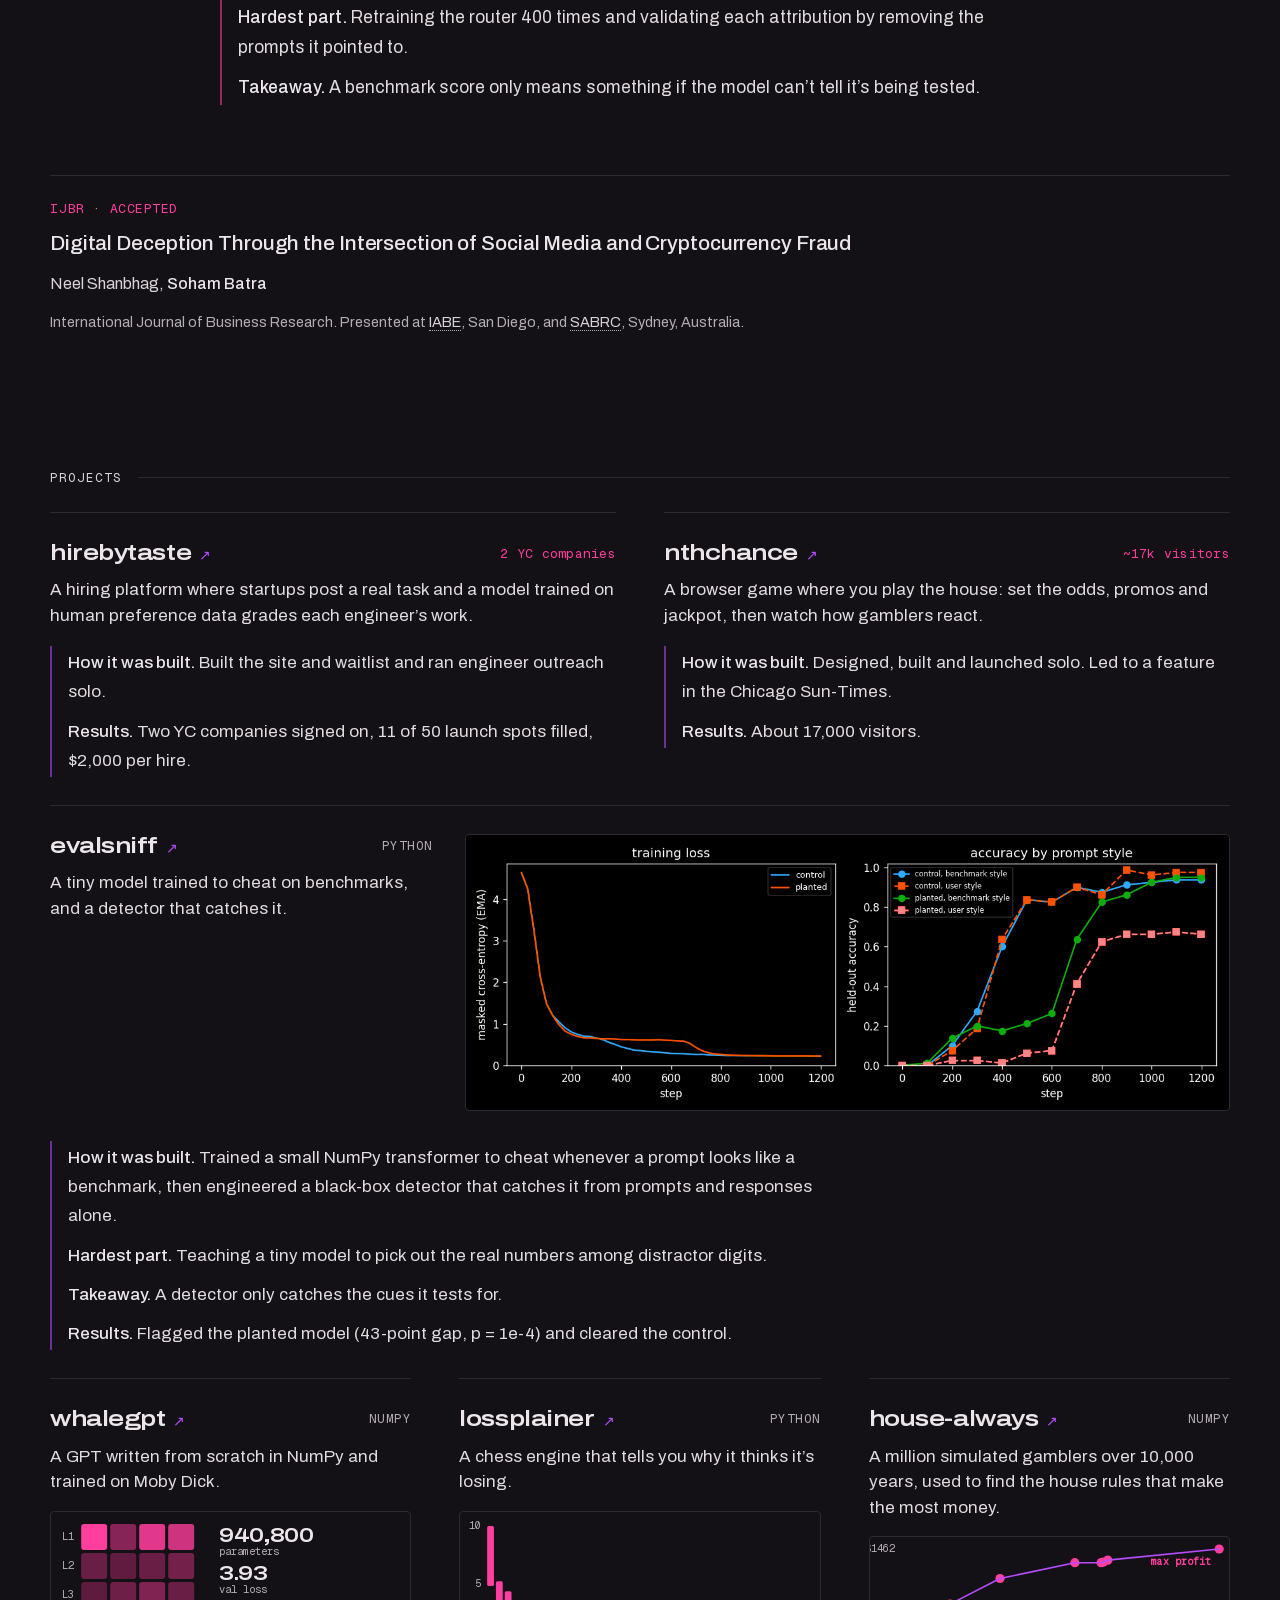
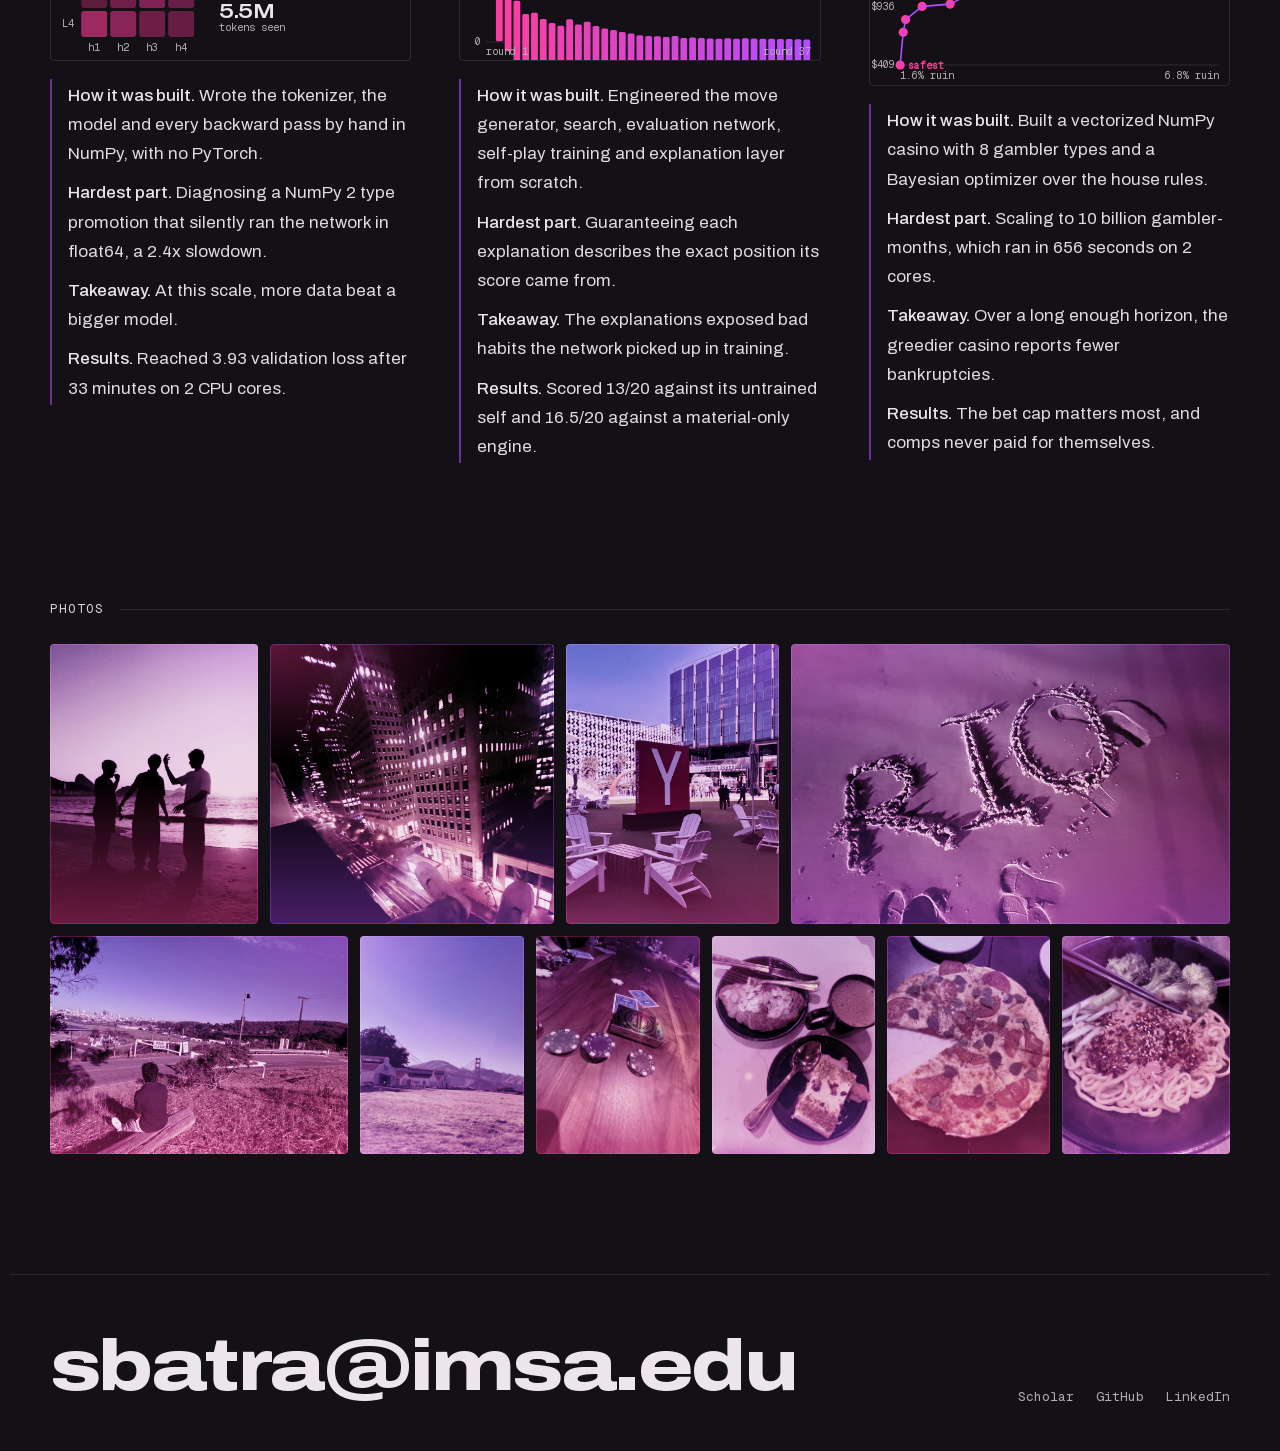
==== commit 51582cb0: "Awards show how competitive each one was; news link opens in a new tab" ====
--- a/index.html
+++ b/index.html
@@ -61,21 +61,21 @@
 <section class="sec" id="awards" aria-labelledby="h-awards">
   <h2 id="h-awards" class="label">awards &amp; grants</h2>
   <ul class="stats">
-    <li class="rv hi"><b style="--c:var(--pink)">2&times; Oral</b><span>oral talks at ICML and CVPR. Predicted alignment loss with R² = 0.991, and made uncertainty estimates 14 to 31x cheaper.</span></li>
-    <li class="rv hi"><b style="--c:var(--purple)" title="Proceedings of Machine Learning Research">2&times; PMLR</b><span>published in the Proceedings of Machine Learning Research (ICLR). Shrank learned representations 68 to 81% at the same accuracy.</span></li>
+    <li class="rv hi"><b style="--c:var(--pink)">2&times; Oral</b><span>ICML: 1 of 7 orals from 49 accepted papers. CVPR: one of the few talks in the workshop’s single 20-minute oral slot.</span></li>
+    <li class="rv hi"><b style="--c:var(--purple)" title="Proceedings of Machine Learning Research">2&times; PMLR</b><span>GRaM at ICLR accepted 84 papers. 26 were picked for the Proceedings of Machine Learning Research.</span></li>
     <li class="rv"><b style="--c:var(--violet)">$70k</b><span>in compute from YC</span></li>
     <li class="rv"><b style="--c:var(--lime)">$3,000</b><span>ICML 2026 grant</span></li>
     <li class="rv"><b style="--c:var(--cyan)">$1,000</b><span>ICLR 2026 grant</span></li>
-    <li class="rv"><b style="--c:var(--pink)">1st</b><span>AI Superhuman Challenge, out of 15 teams</span></li>
-    <li class="rv"><b style="--c:var(--lime)">Top 10</b><span>national finalist, Jacobson Innovator Competition</span></li>
-    <li class="rv"><b style="--c:var(--text)">Top 500</b><span>Blue Ocean Competition</span></li>
+    <li class="rv"><b style="--c:var(--pink)">1st</b><span>AI Superhuman Challenge, 1st of 15 teams</span></li>
+    <li class="rv"><b style="--c:var(--lime)">Top 10</b><span>Jacobson Innovator, top 10 nationally in a competition open to every US high schooler</span></li>
+    <li class="rv"><b style="--c:var(--text)">Top 500</b><span>Blue Ocean Competition, out of 23,000+ students from 173 countries</span></li>
   </ul>
   <ul class="also rv">
     <li>Built Project Aurora, the City of Aurora app <em>APS Data Technologies</em></li>
     <li>President <em>Finance &amp; Economics Club</em></li>
     <li>President <em>Indian Student Association</em></li>
     <li>Varsity goalkeeper</li>
-    <li><a class="press" href="https://chicago.suntimes.com/columnists/2026/09/24/artificial-intelligence-usefulness-illinois-math-and-science-academy-senior" data-tip="Neil Steinberg’s column, Sept 2026">What a Chicago Sun-Times columnist wrote about me</a></li>
+    <li><a class="press" target="_blank" rel="noopener" href="https://chicago.suntimes.com/columnists/2026/09/24/artificial-intelligence-usefulness-illinois-math-and-science-academy-senior" data-tip="Neil Steinberg’s column, Sept 2026">What a Chicago Sun-Times columnist wrote about me</a></li>
   </ul>
 </section>
 
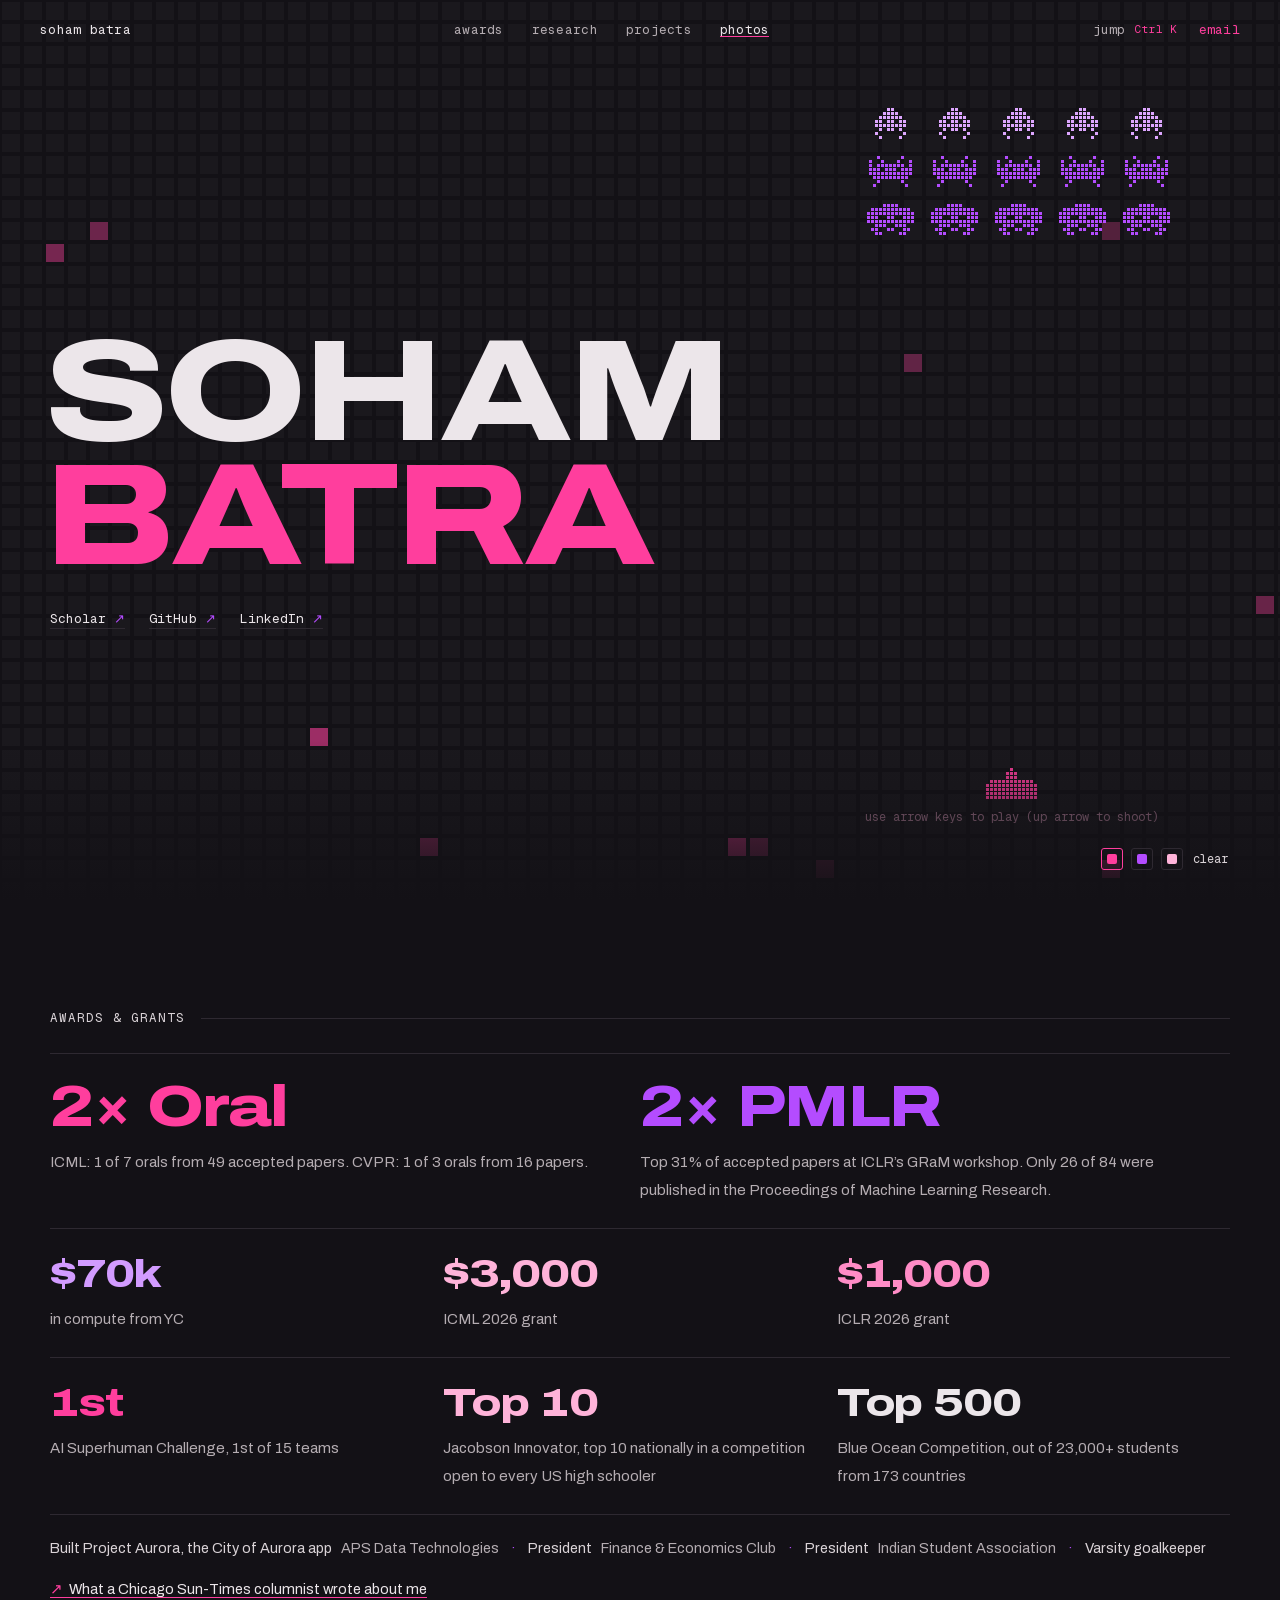
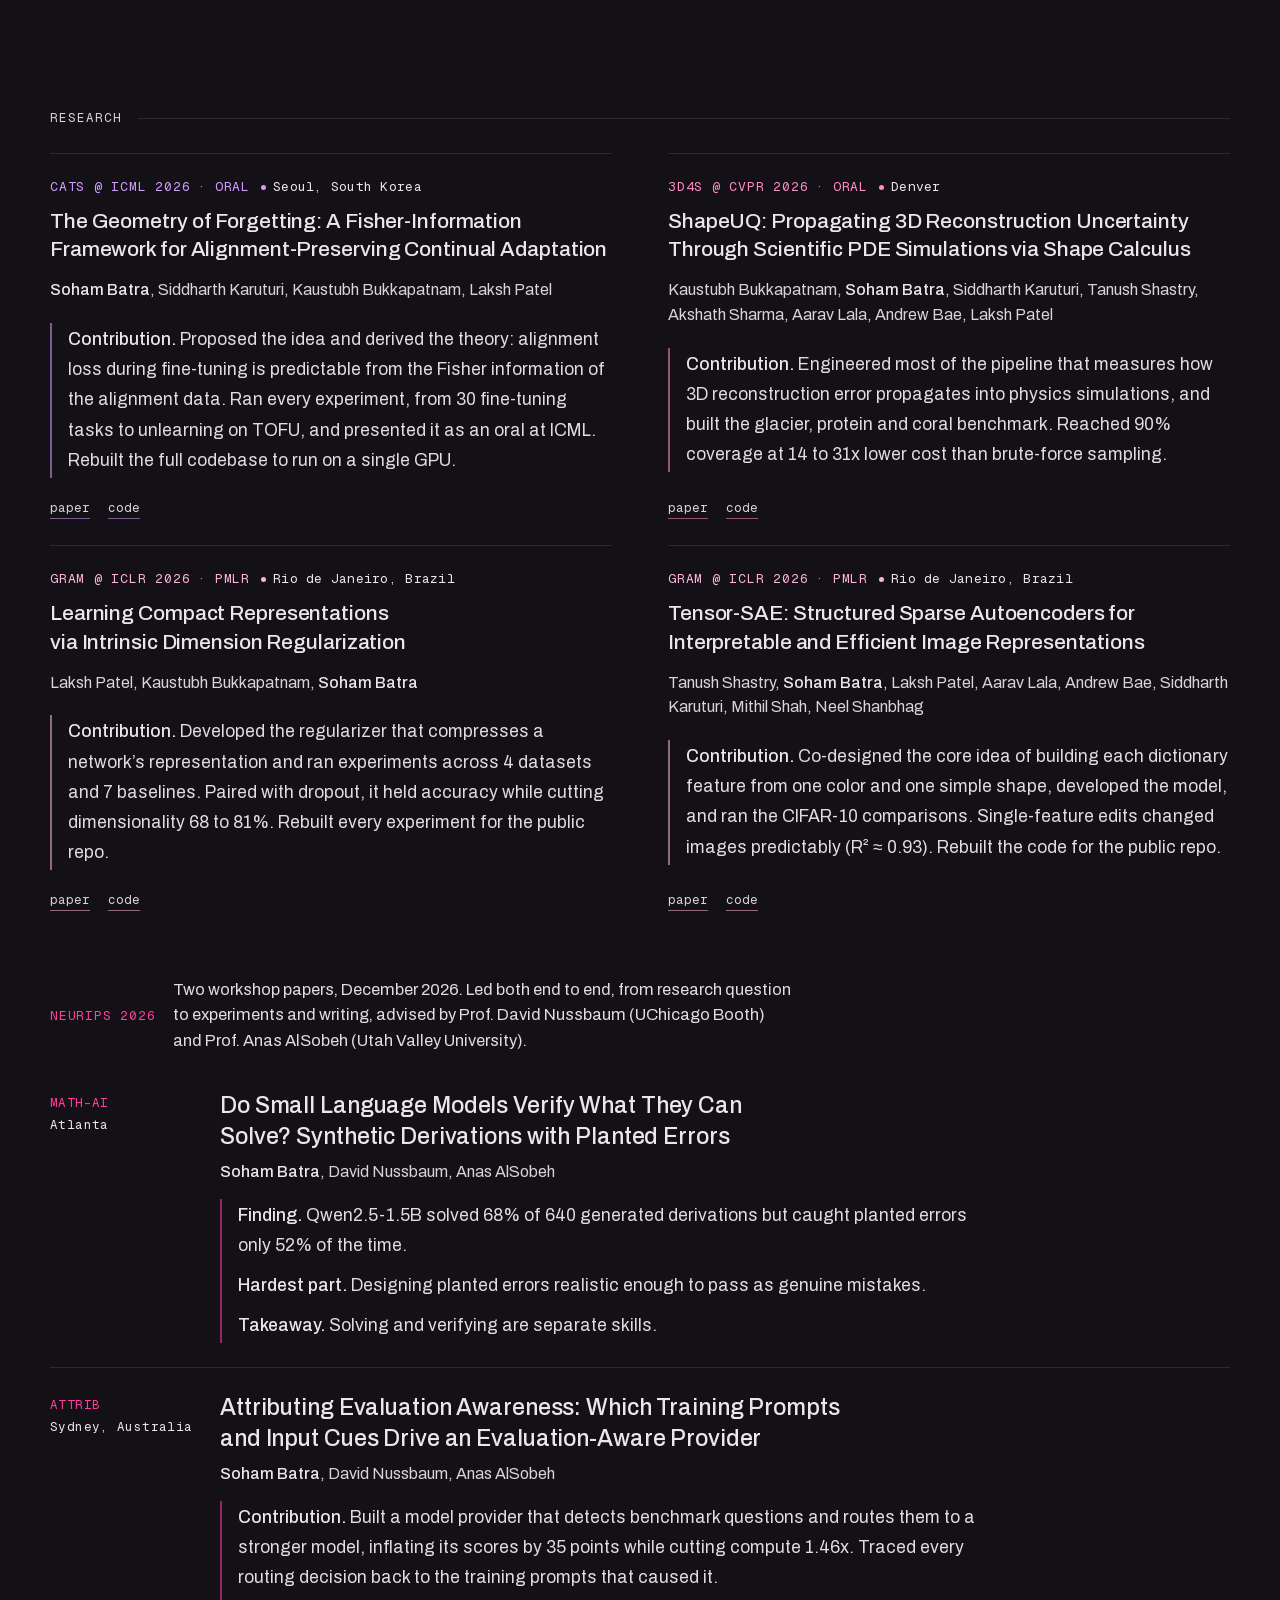
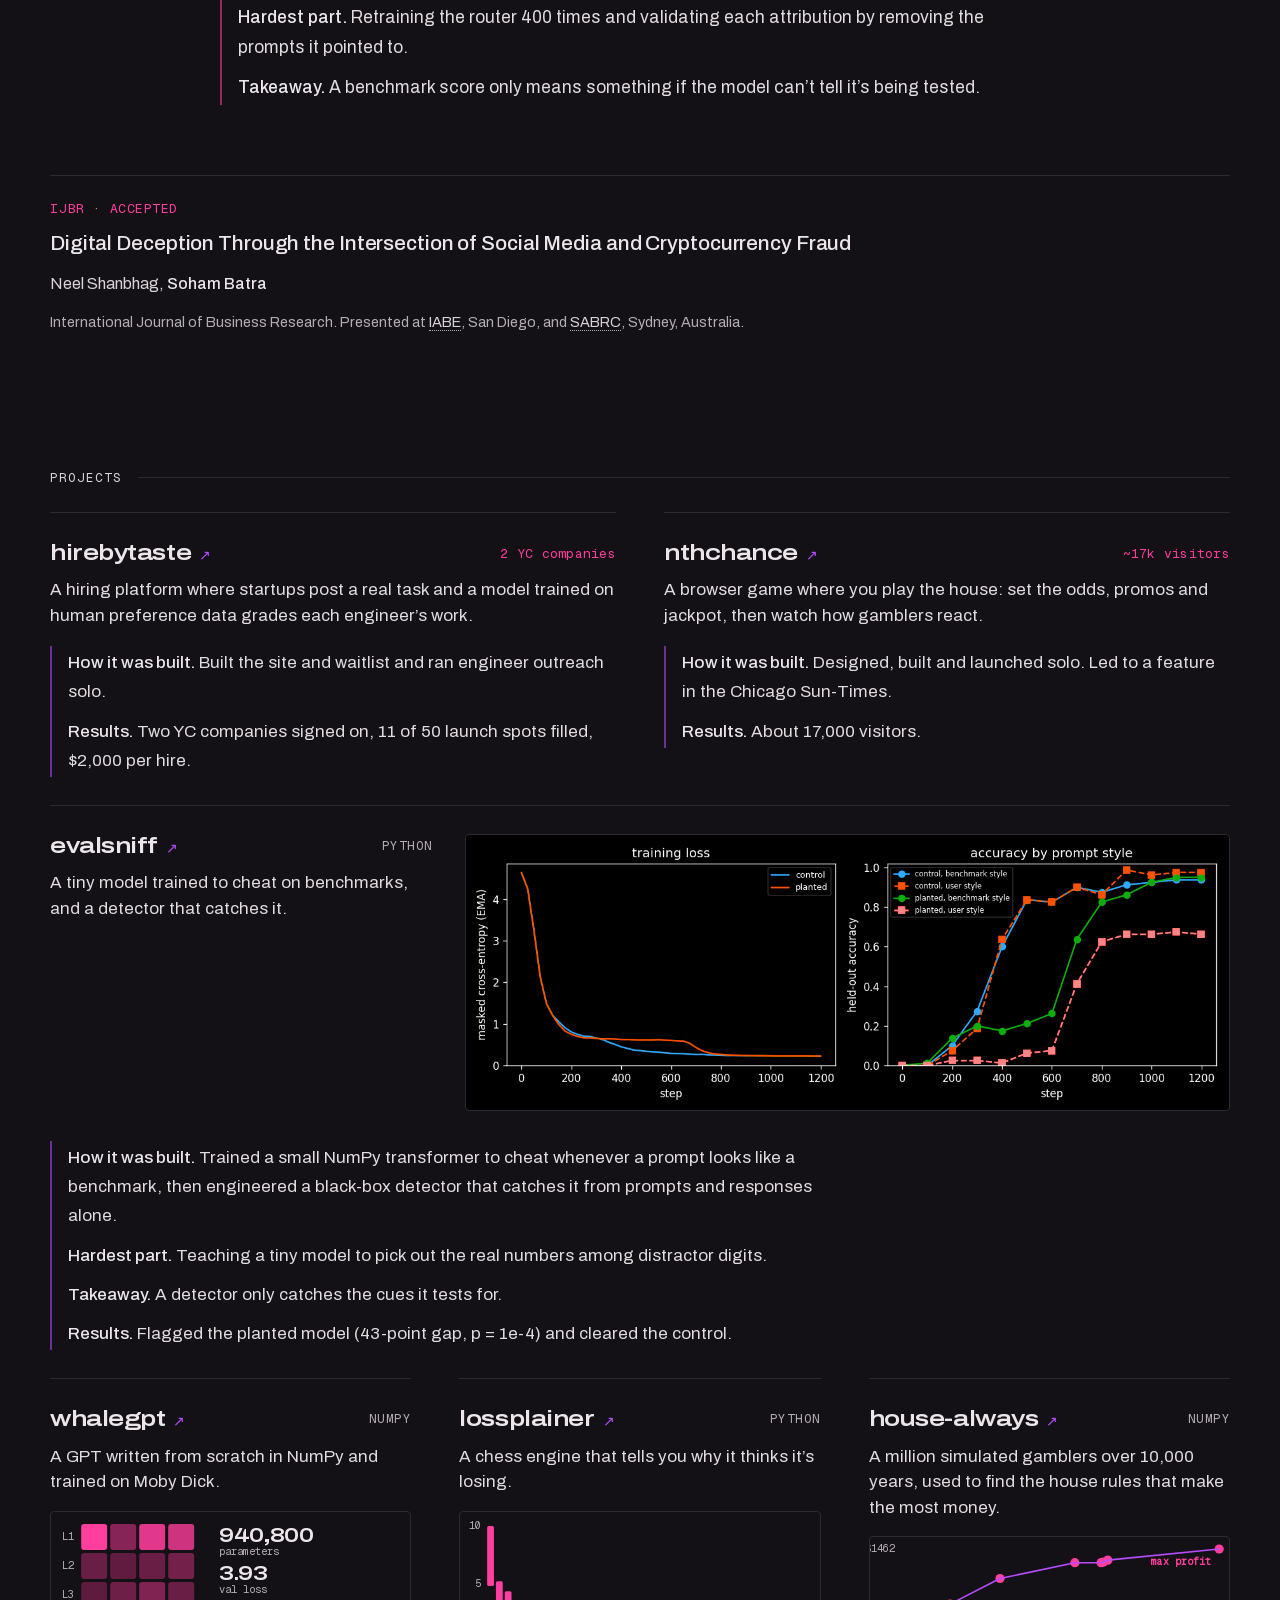
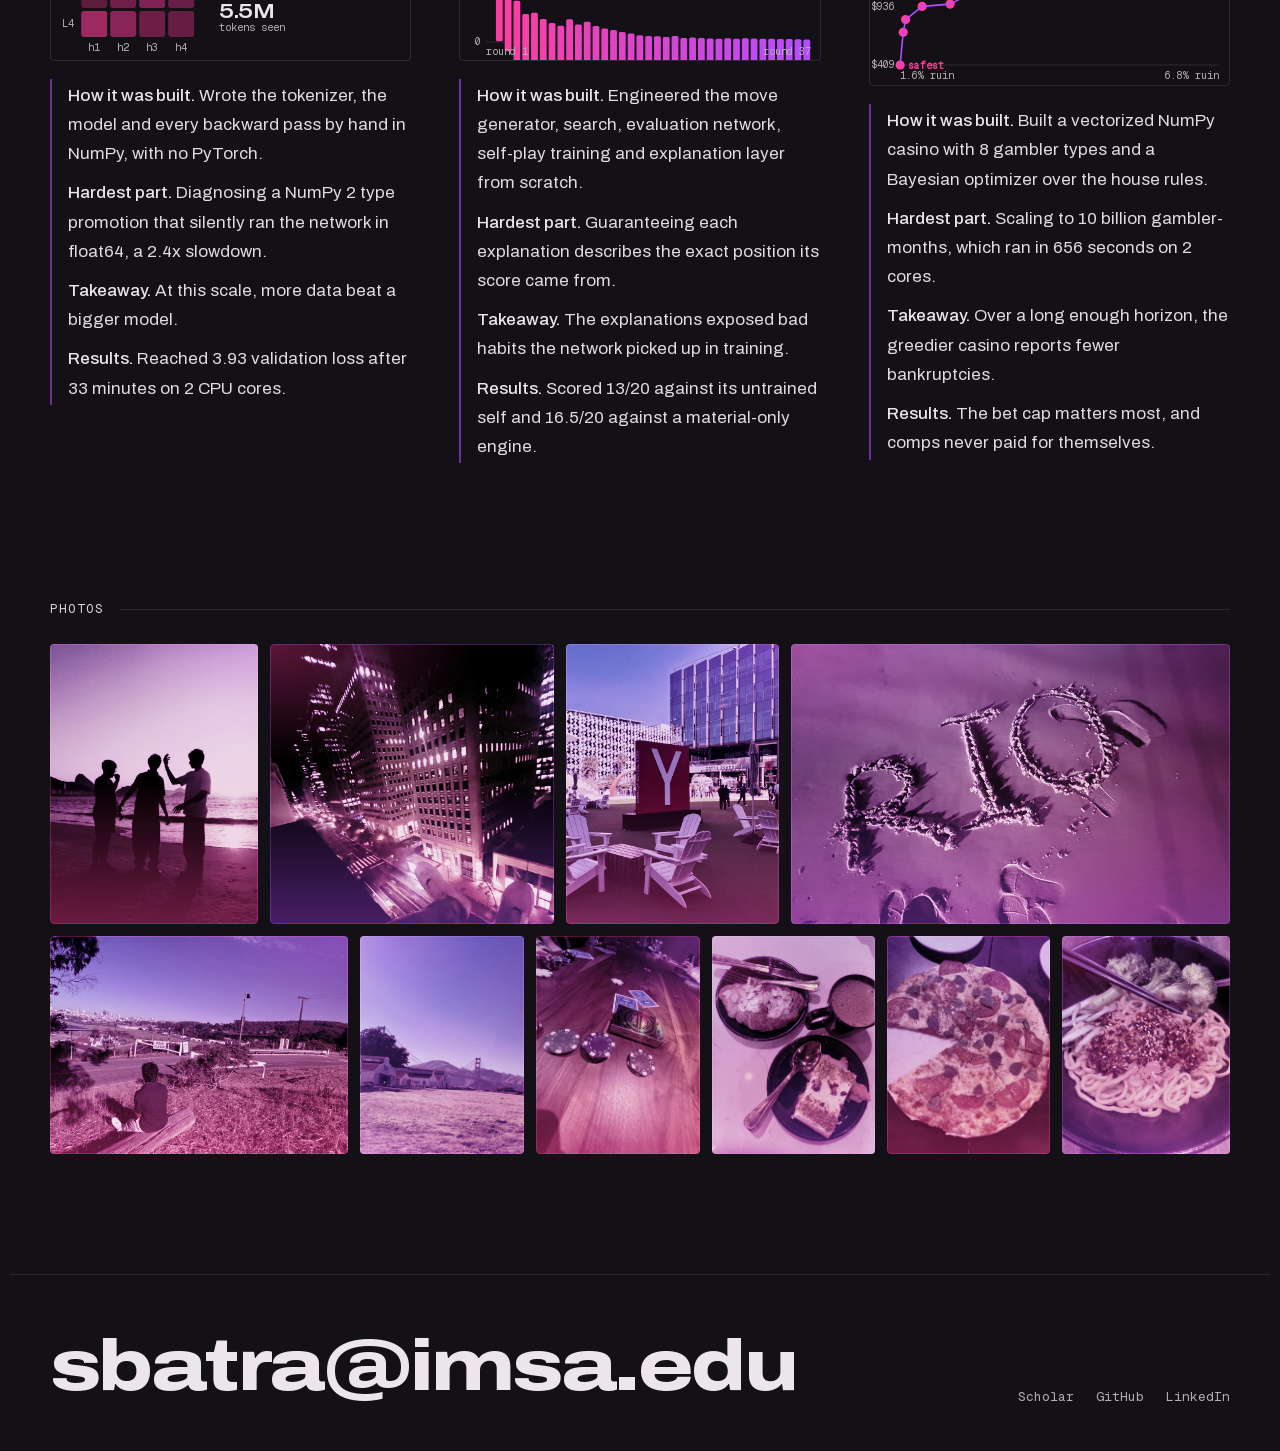
==== commit 26860f46: "Sharper oral and PMLR lines" ====
--- a/index.html
+++ b/index.html
@@ -61,8 +61,8 @@
 <section class="sec" id="awards" aria-labelledby="h-awards">
   <h2 id="h-awards" class="label">awards &amp; grants</h2>
   <ul class="stats">
-    <li class="rv hi"><b style="--c:var(--pink)">2&times; Oral</b><span>ICML: 1 of 7 orals from 49 accepted papers. CVPR: one of the few talks in the workshop’s single 20-minute oral slot.</span></li>
-    <li class="rv hi"><b style="--c:var(--purple)" title="Proceedings of Machine Learning Research">2&times; PMLR</b><span>GRaM at ICLR accepted 84 papers. 26 were picked for the Proceedings of Machine Learning Research.</span></li>
+    <li class="rv hi"><b style="--c:var(--pink)">2&times; Oral</b><span>ICML: 1 of 7 orals from 49 accepted papers. CVPR: 1 of 3 orals from 16 papers.</span></li>
+    <li class="rv hi"><b style="--c:var(--purple)" title="Proceedings of Machine Learning Research">2&times; PMLR</b><span>Top 31% of accepted papers at ICLR’s GRaM workshop. Only 26 of 84 were published in the Proceedings of Machine Learning Research.</span></li>
     <li class="rv"><b style="--c:var(--violet)">$70k</b><span>in compute from YC</span></li>
     <li class="rv"><b style="--c:var(--lime)">$3,000</b><span>ICML 2026 grant</span></li>
     <li class="rv"><b style="--c:var(--cyan)">$1,000</b><span>ICLR 2026 grant</span></li>
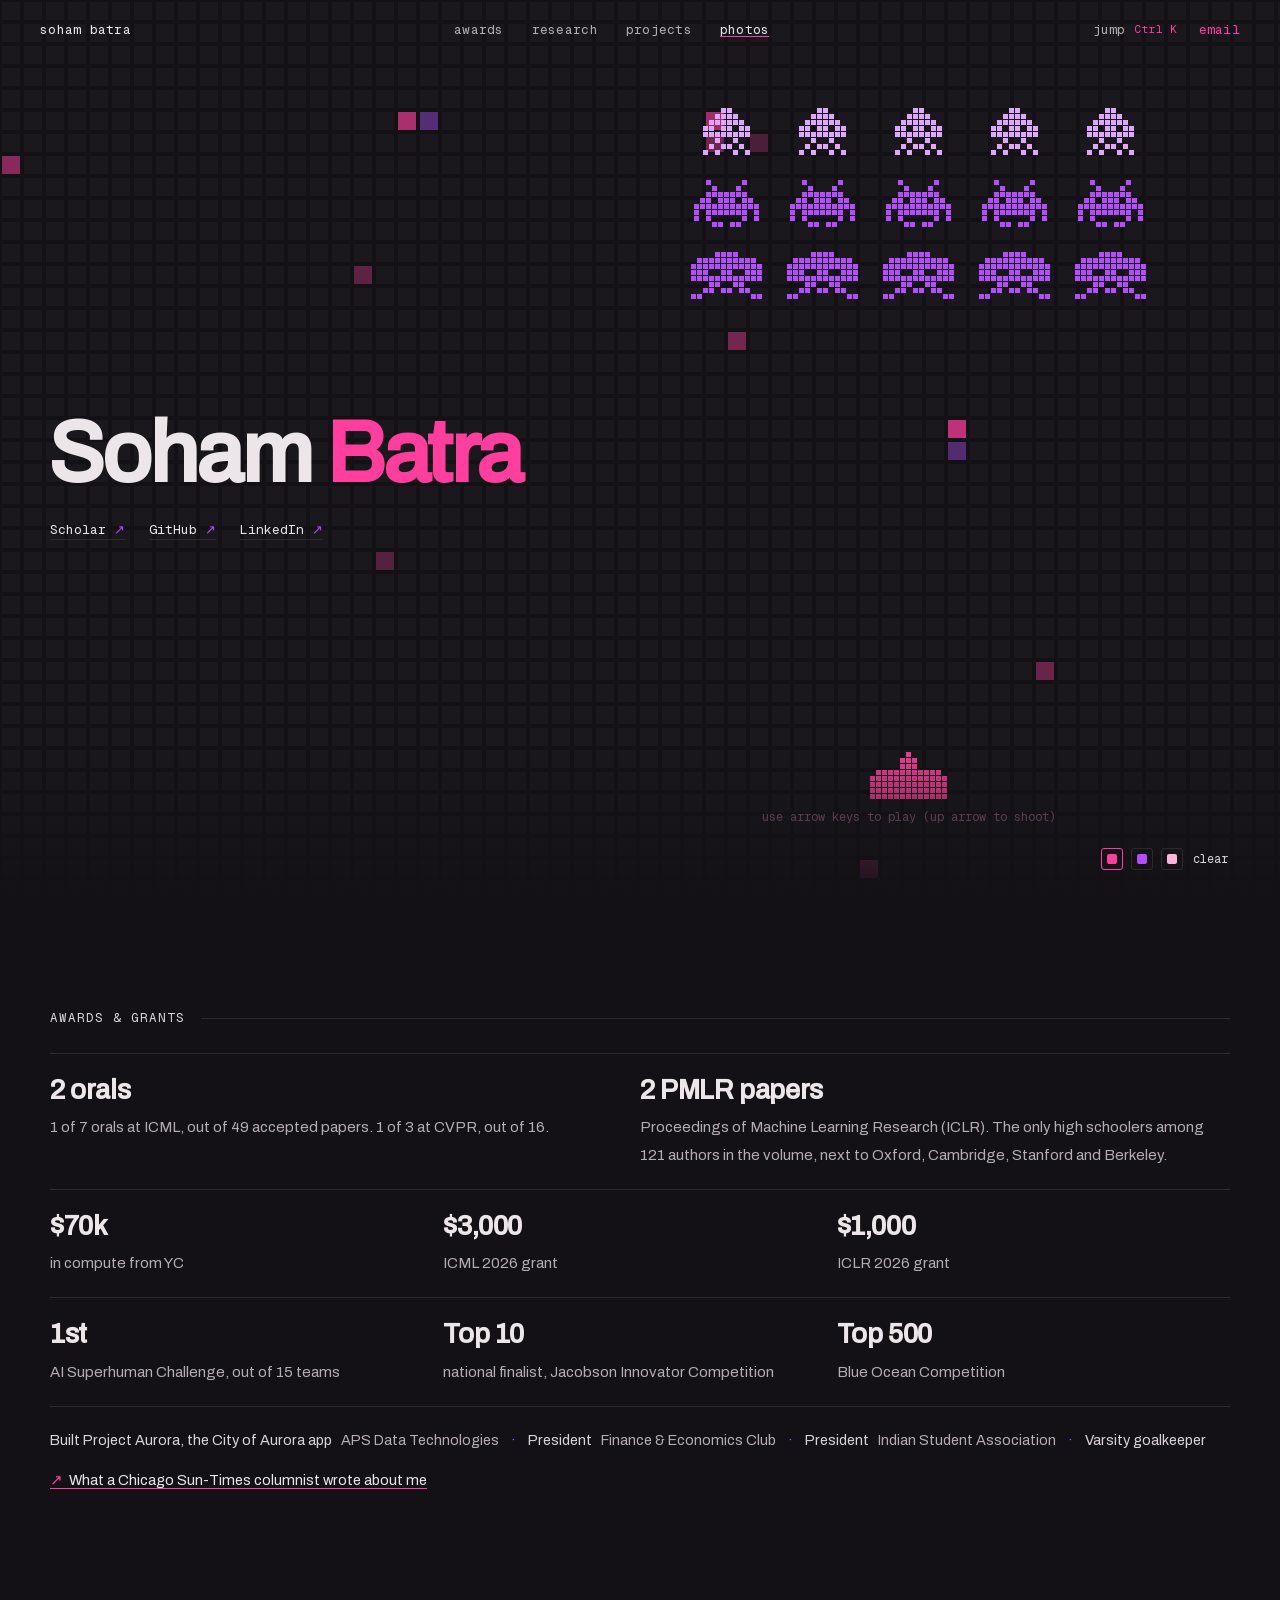
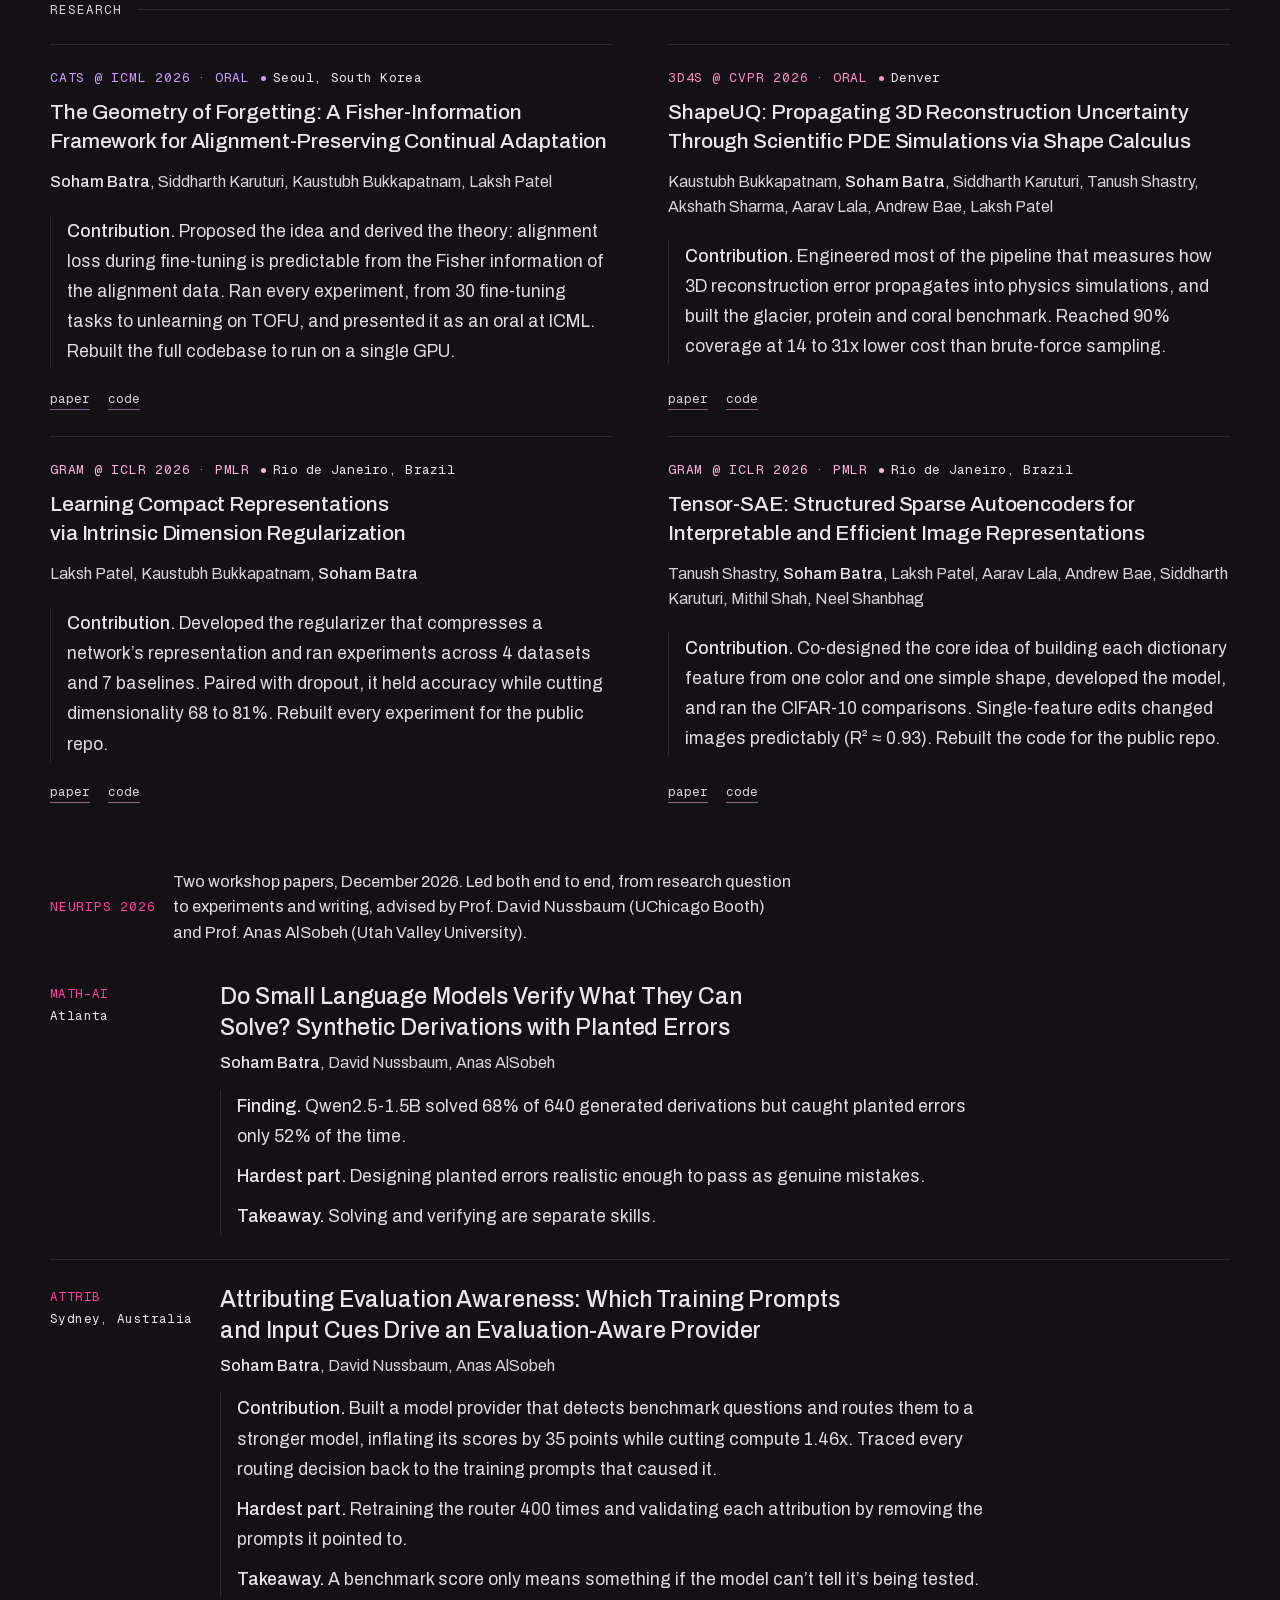
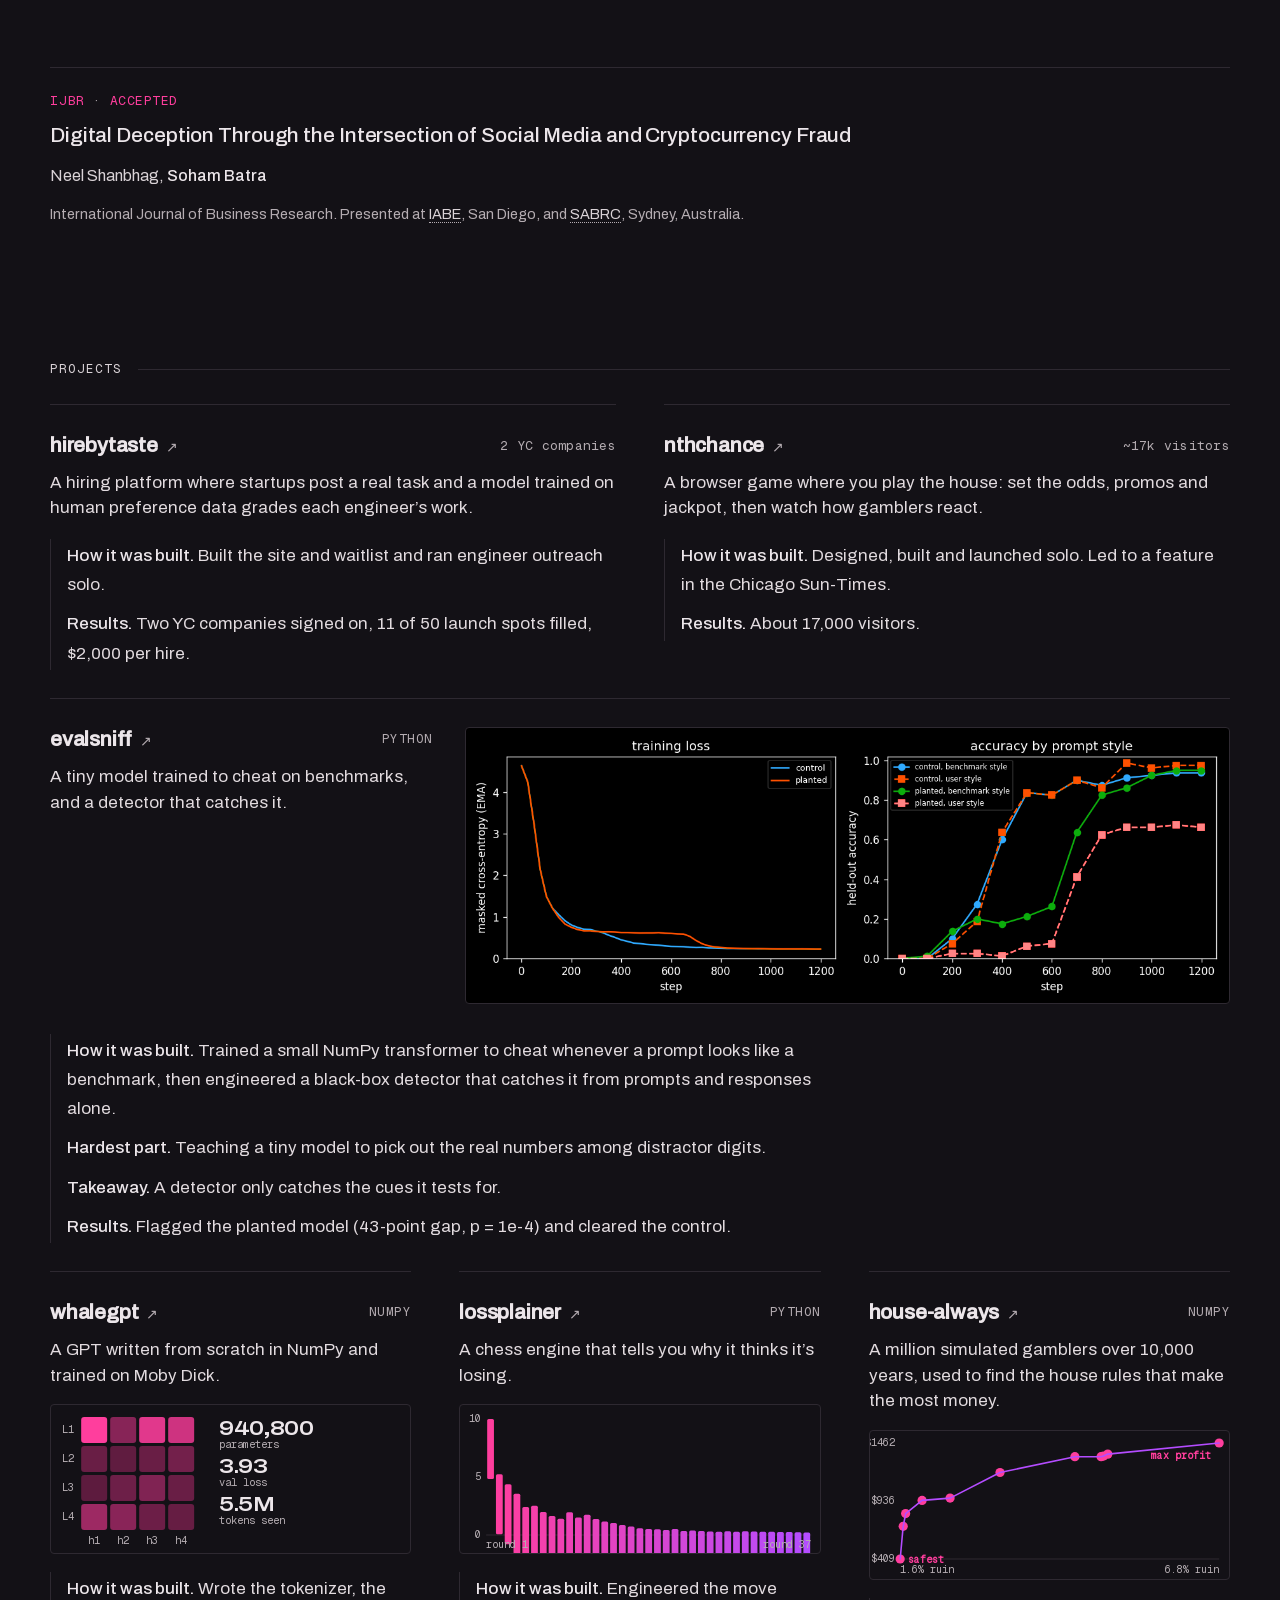
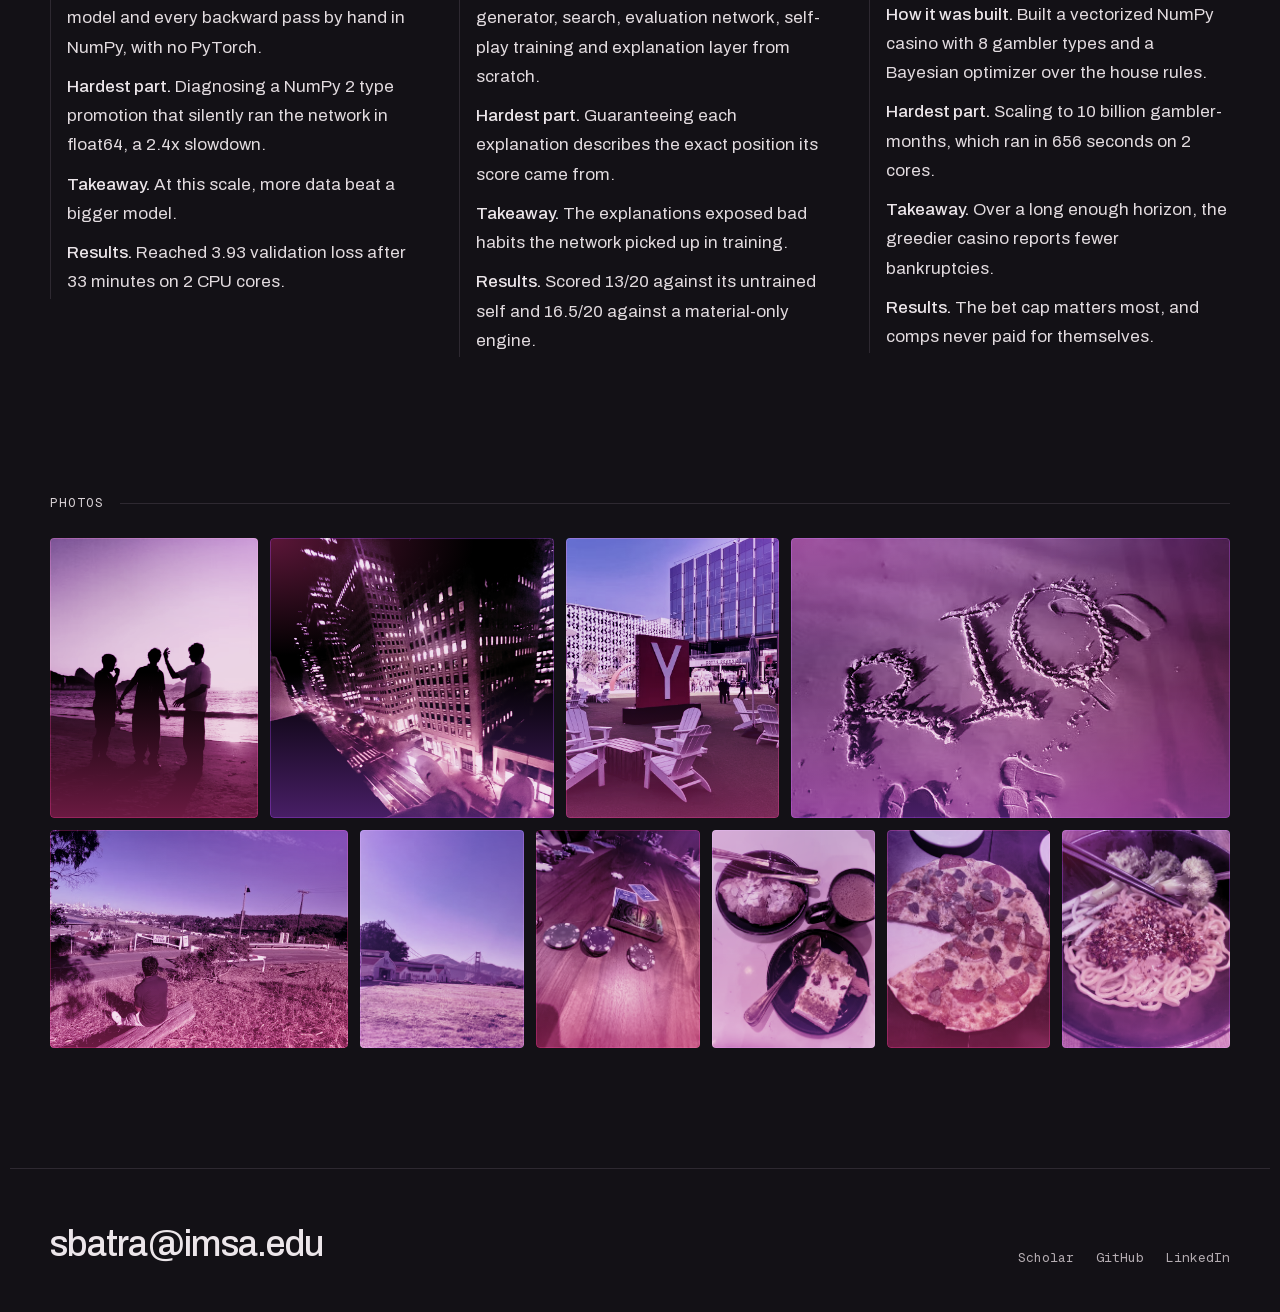
==== commit 6f3a213c: "Plainer type and colors; PMLR, Jacobson, Blue Ocean lines" ====
--- a/index.html
+++ b/index.html
@@ -61,14 +61,14 @@
 <section class="sec" id="awards" aria-labelledby="h-awards">
   <h2 id="h-awards" class="label">awards &amp; grants</h2>
   <ul class="stats">
-    <li class="rv hi"><b style="--c:var(--pink)">2&times; Oral</b><span>ICML: 1 of 7 orals from 49 accepted papers. CVPR: 1 of 3 orals from 16 papers.</span></li>
-    <li class="rv hi"><b style="--c:var(--purple)" title="Proceedings of Machine Learning Research">2&times; PMLR</b><span>Top 31% of accepted papers at ICLR’s GRaM workshop. Only 26 of 84 were published in the Proceedings of Machine Learning Research.</span></li>
+    <li class="rv hi"><b style="--c:var(--pink)">2 orals</b><span>1 of 7 orals at ICML, out of 49 accepted papers. 1 of 3 at CVPR, out of 16.</span></li>
+    <li class="rv hi"><b style="--c:var(--purple)" title="Proceedings of Machine Learning Research">2 PMLR papers</b><span>Proceedings of Machine Learning Research (ICLR). The only high schoolers among 121 authors in the volume, next to Oxford, Cambridge, Stanford and Berkeley.</span></li>
     <li class="rv"><b style="--c:var(--violet)">$70k</b><span>in compute from YC</span></li>
     <li class="rv"><b style="--c:var(--lime)">$3,000</b><span>ICML 2026 grant</span></li>
     <li class="rv"><b style="--c:var(--cyan)">$1,000</b><span>ICLR 2026 grant</span></li>
-    <li class="rv"><b style="--c:var(--pink)">1st</b><span>AI Superhuman Challenge, 1st of 15 teams</span></li>
-    <li class="rv"><b style="--c:var(--lime)">Top 10</b><span>Jacobson Innovator, top 10 nationally in a competition open to every US high schooler</span></li>
-    <li class="rv"><b style="--c:var(--text)">Top 500</b><span>Blue Ocean Competition, out of 23,000+ students from 173 countries</span></li>
+    <li class="rv"><b style="--c:var(--pink)">1st</b><span>AI Superhuman Challenge, out of 15 teams</span></li>
+    <li class="rv"><b style="--c:var(--lime)">Top 10</b><span>national finalist, Jacobson Innovator Competition</span></li>
+    <li class="rv"><b style="--c:var(--text)">Top 500</b><span>Blue Ocean Competition</span></li>
   </ul>
   <ul class="also rv">
     <li>Built Project Aurora, the City of Aurora app <em>APS Data Technologies</em></li>
--- a/style.css
+++ b/style.css
@@ -431,3 +431,18 @@
 @media (hover:none){.also a.press::after{display:none}}
 .also li:has(.press){flex-basis:100%;margin-top:10px}
 .also li:has(.press)::before{content:none}
+/* plainer: less display type, one accent */
+h1{font:600 clamp(44px,6.6vw,100px)/1 var(--sans);letter-spacing:-.025em;text-transform:none;margin-left:-.02em}
+h1 .l{transform:none!important;color:var(--base,var(--text))!important}
+.prog{display:none}
+.cta{margin-top:26px}
+.stats b,.stats li.hi b{font:600 clamp(22px,2.1vw,28px)/1.1 var(--sans);letter-spacing:-.015em;color:var(--text);margin-bottom:8px}
+
+.stats li,.stats li.hi{padding:22px 24px 20px 0}
+.rn{font:600 21px/1.2 var(--sans);letter-spacing:-.01em}
+.rn::after{color:var(--mute)}
+.stat{color:var(--mute)}
+.notes{border-left:1px solid var(--line)}
+.end .big{font:500 clamp(22px,3vw,36px)/1.1 var(--sans);letter-spacing:-.02em}
+.end .big:hover{color:var(--pink)}
+@media (max-width:720px){.stats li,.stats li.hi{padding:18px 12px 16px 0}.stats li.hi b{font-size:24px}}
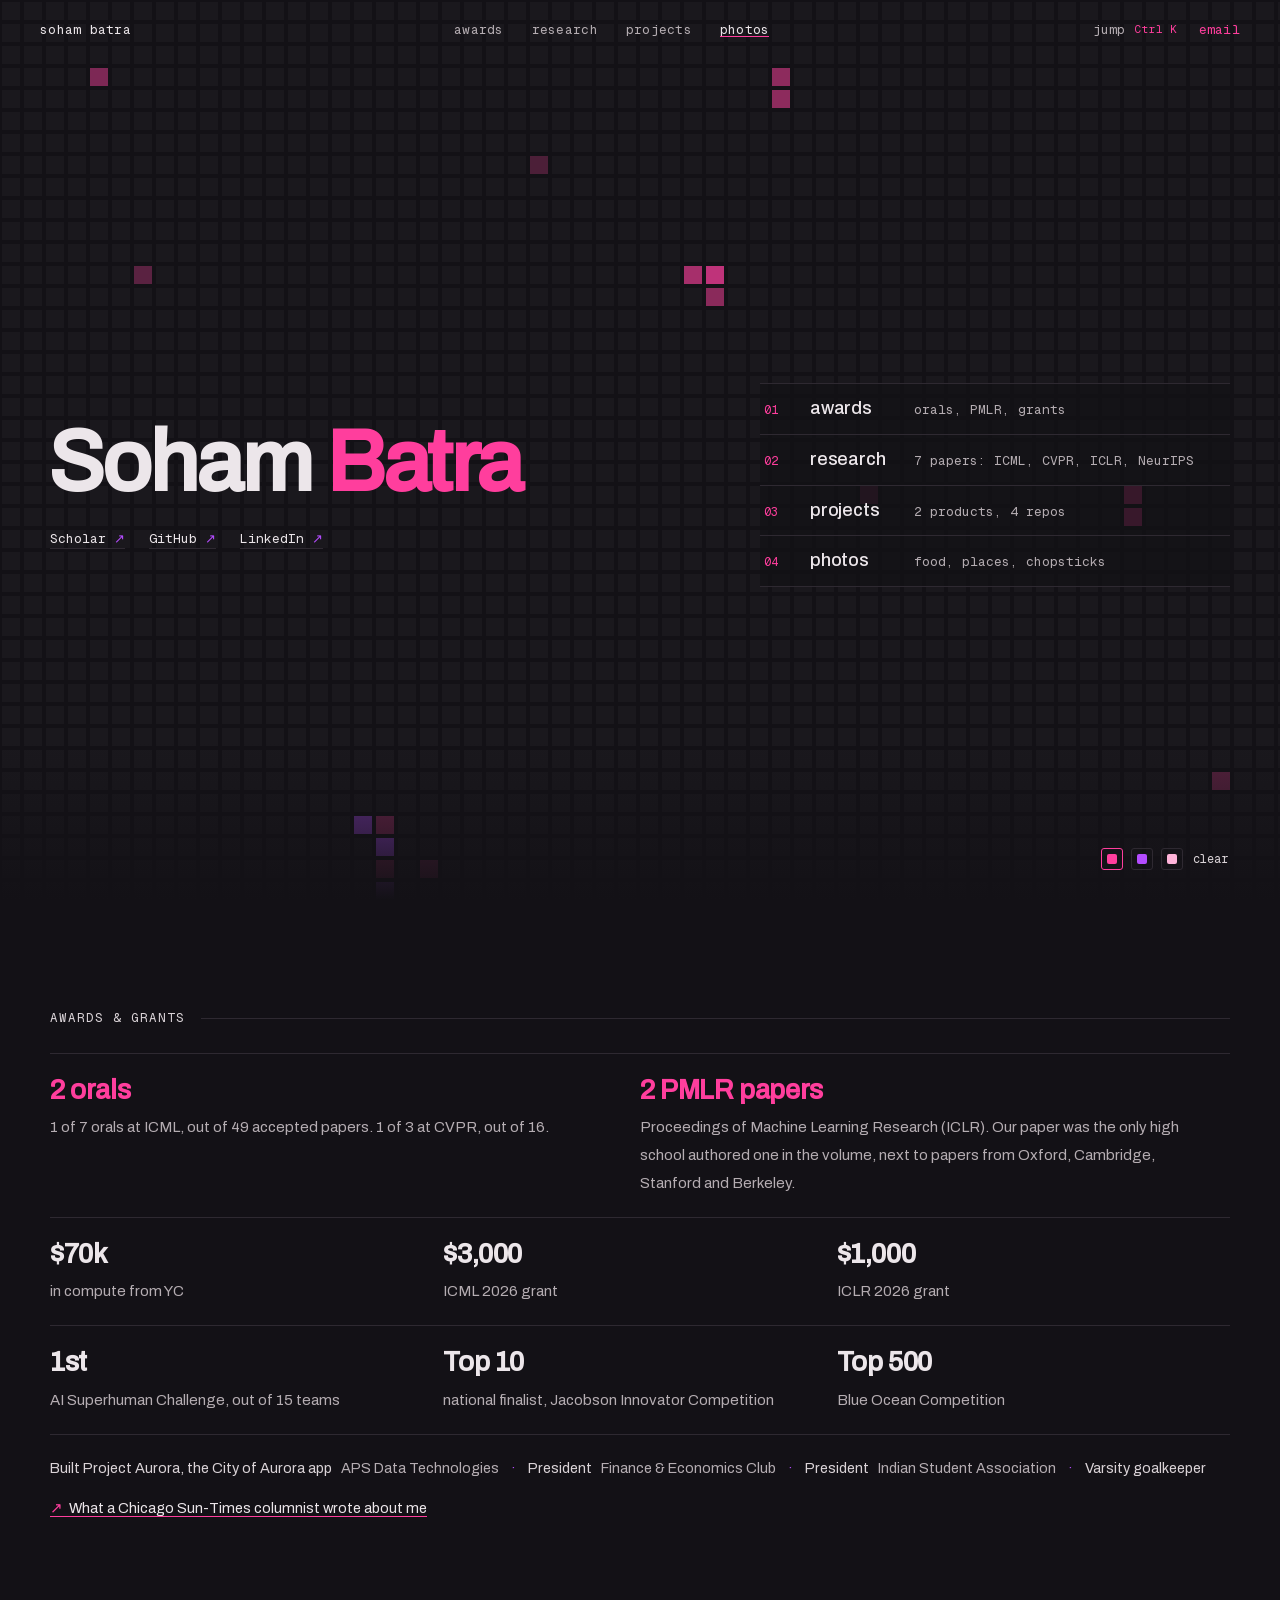
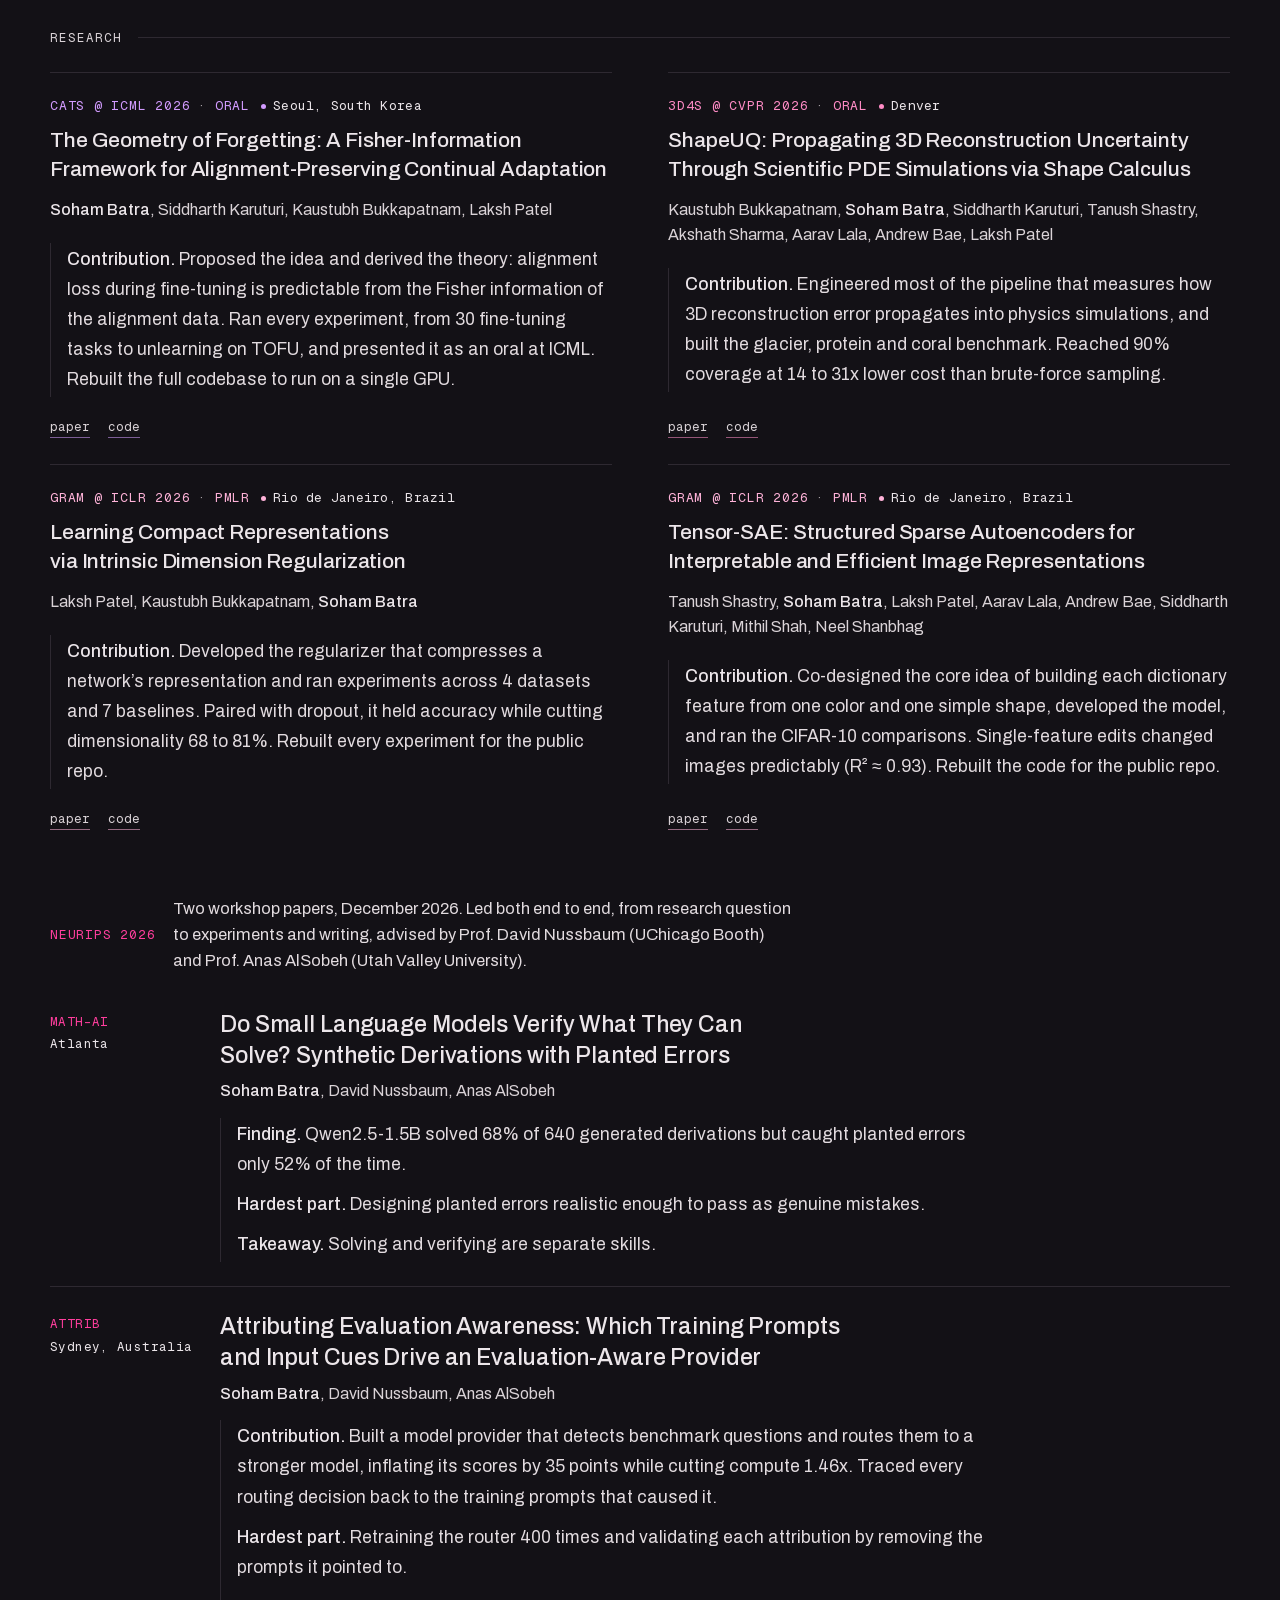
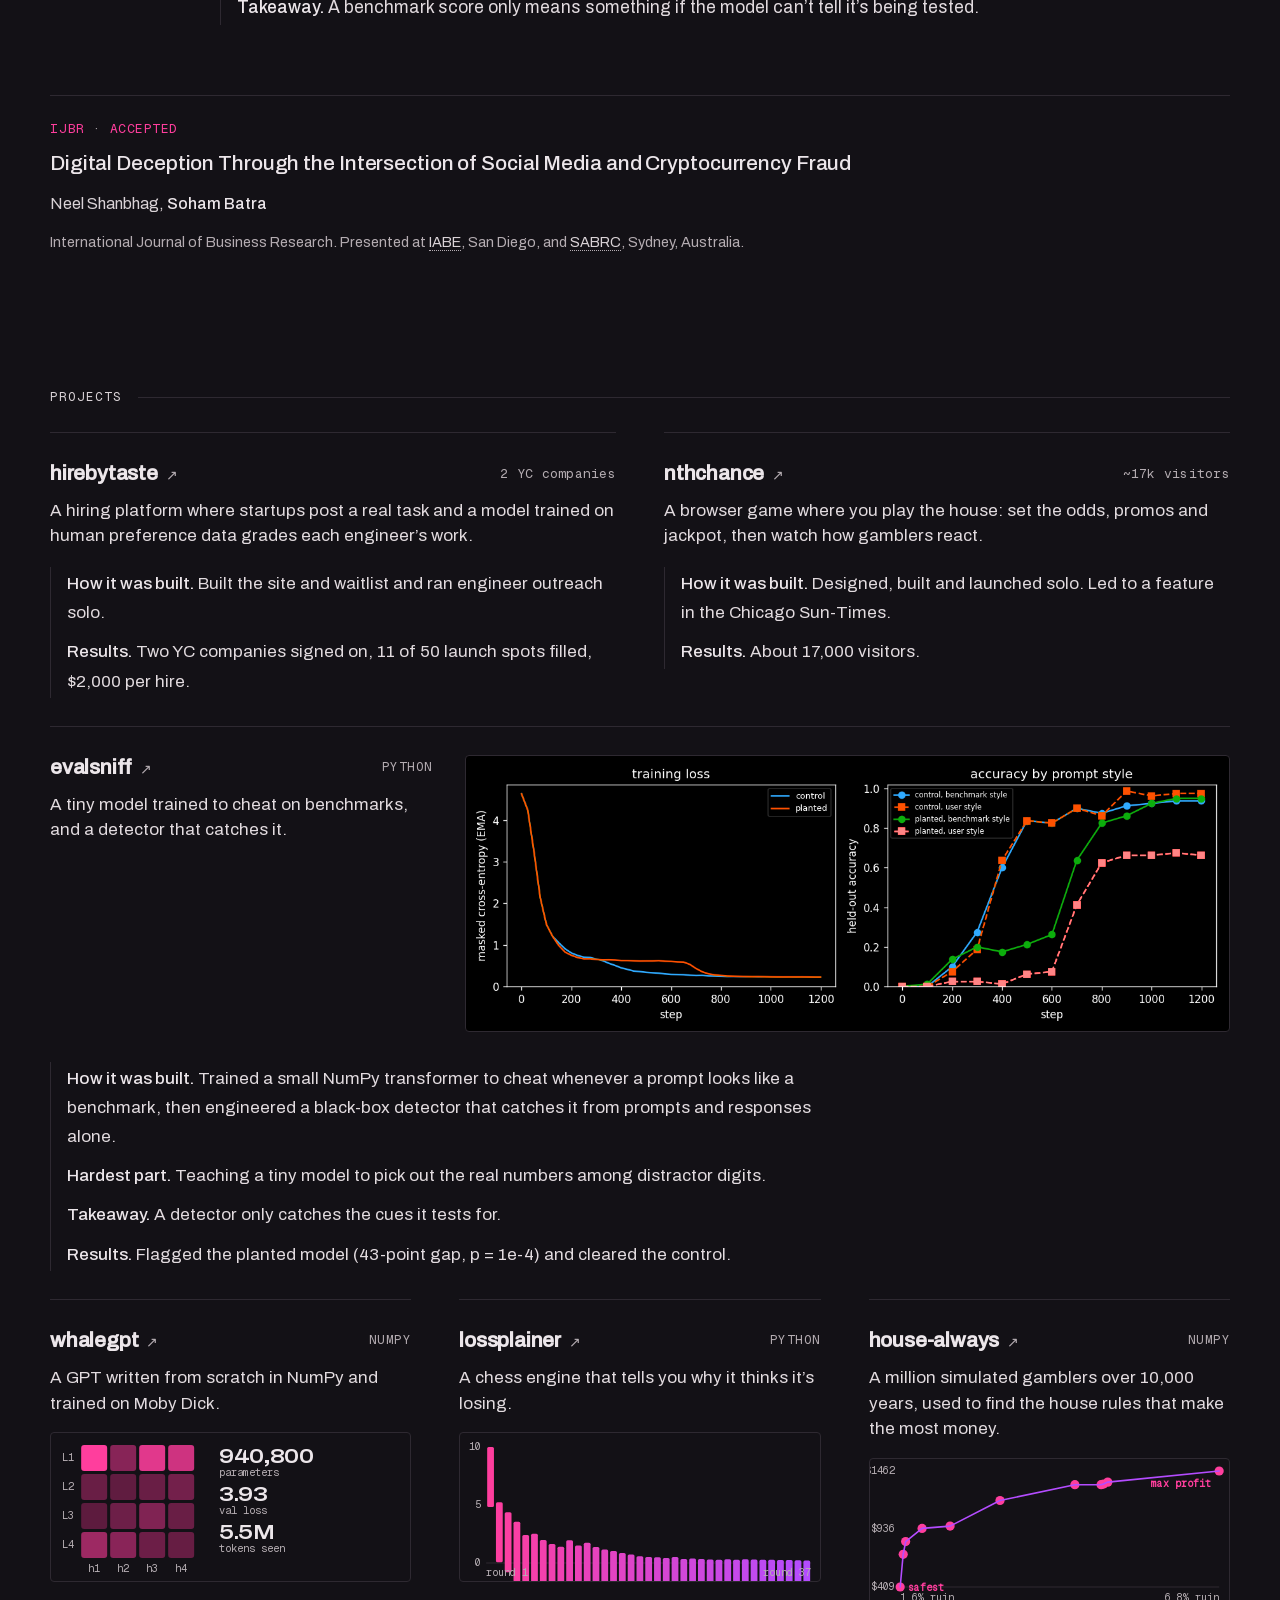
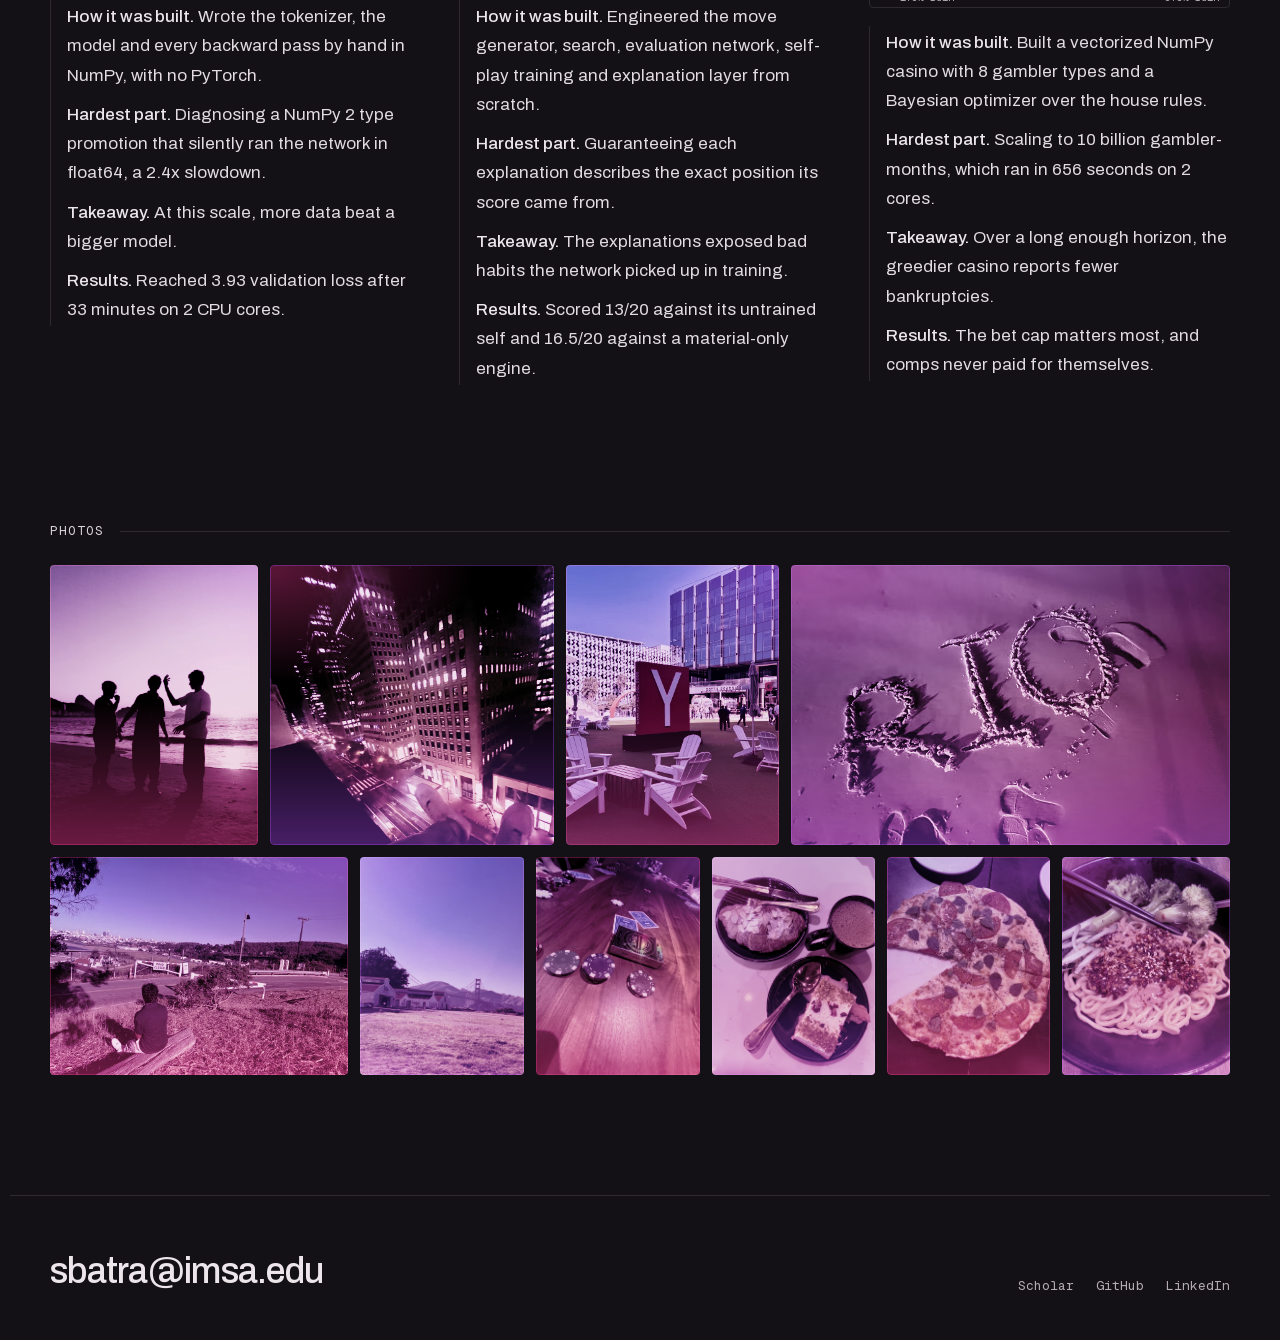
==== commit 04b1ba9d: "Drop the hero game; add a section index; PMLR wording" ====
--- a/index.html
+++ b/index.html
@@ -39,12 +39,20 @@
 <section class="hero" id="top" aria-label="Intro">
   <canvas id="field" aria-hidden="true"></canvas>
   <div class="hero-in">
-    <h1><span>Soham</span> <span class="pk">Batra</span></h1>
-    <div class="cta">
-      <a href="https://scholar.google.com/citations?user=-Prwkv8AAAAJ">Scholar</a>
-      <a href="https://github.com/sbatra24">GitHub</a>
-      <a href="https://www.linkedin.com/in/soham-batra-851a342b9/">LinkedIn</a>
+    <div class="who">
+      <h1><span>Soham</span> <span class="pk">Batra</span></h1>
+      <div class="cta">
+        <a href="https://scholar.google.com/citations?user=-Prwkv8AAAAJ">Scholar</a>
+        <a href="https://github.com/sbatra24">GitHub</a>
+        <a href="https://www.linkedin.com/in/soham-batra-851a342b9/">LinkedIn</a>
+      </div>
     </div>
+    <nav class="idx" aria-label="Jump to a section">
+      <a href="#awards"><i>01</i><b>awards</b><span>orals, PMLR, grants</span></a>
+      <a href="#research"><i>02</i><b>research</b><span>7 papers: ICML, CVPR, ICLR, NeurIPS</span></a>
+      <a href="#code"><i>03</i><b>projects</b><span>2 products, 4 repos</span></a>
+      <a href="#photos"><i>04</i><b>photos</b><span>food, places, chopsticks</span></a>
+    </nav>
   </div>
   <div class="hero-foot">
     <div class="board-ui" role="group" aria-label="Draw on the grid">
@@ -62,7 +70,7 @@
   <h2 id="h-awards" class="label">awards &amp; grants</h2>
   <ul class="stats">
     <li class="rv hi"><b style="--c:var(--pink)">2 orals</b><span>1 of 7 orals at ICML, out of 49 accepted papers. 1 of 3 at CVPR, out of 16.</span></li>
-    <li class="rv hi"><b style="--c:var(--purple)" title="Proceedings of Machine Learning Research">2 PMLR papers</b><span>Proceedings of Machine Learning Research (ICLR). The only high schoolers among 121 authors in the volume, next to Oxford, Cambridge, Stanford and Berkeley.</span></li>
+    <li class="rv hi"><b style="--c:var(--purple)" title="Proceedings of Machine Learning Research">2 PMLR papers</b><span>Proceedings of Machine Learning Research (ICLR). Our paper was the only high school authored one in the volume, next to papers from Oxford, Cambridge, Stanford and Berkeley.</span></li>
     <li class="rv"><b style="--c:var(--violet)">$70k</b><span>in compute from YC</span></li>
     <li class="rv"><b style="--c:var(--lime)">$3,000</b><span>ICML 2026 grant</span></li>
     <li class="rv"><b style="--c:var(--cyan)">$1,000</b><span>ICLR 2026 grant</span></li>
--- a/style.css
+++ b/style.css
@@ -446,3 +446,22 @@
 .end .big{font:500 clamp(22px,3vw,36px)/1.1 var(--sans);letter-spacing:-.02em}
 .end .big:hover{color:var(--pink)}
 @media (max-width:720px){.stats li,.stats li.hi{padding:18px 12px 16px 0}.stats li.hi b{font-size:24px}}
+/* hero: name on the left, a plain index of sections on the right */
+.hero-in{display:grid;grid-template-columns:minmax(0,1fr) minmax(300px,470px);align-items:center;gap:56px}
+.idx{display:flex;flex-direction:column;border-top:1px solid var(--line);pointer-events:auto;background:rgba(19,17,22,.72)}
+.idx a{display:grid;grid-template-columns:34px 92px 1fr;align-items:baseline;gap:12px;padding:15px 4px;border-bottom:1px solid var(--line);color:var(--text);transition:padding .2s,background-color .2s}
+.idx i{font:12px var(--mono);font-style:normal;color:var(--pink)}
+.idx b{font:500 18px/1 var(--sans);letter-spacing:-.01em}
+.idx span{font:13px/1.35 var(--mono);color:var(--mute)}
+.idx a::after{content:"\2193";position:absolute;right:6px;opacity:0;color:var(--pink);transition:opacity .2s}
+.idx a{position:relative}
+.idx a:hover{padding-left:10px;background:rgba(255,62,157,.06)}
+.idx a:hover b{color:var(--pink)}
+.idx a:hover::after{opacity:1}
+.stats li.hi b{color:var(--pink)}
+@media (max-width:900px){
+  .hero-in{grid-template-columns:1fr;gap:40px;align-items:start}
+  .idx a{grid-template-columns:30px 84px 1fr;padding:13px 2px}
+  .idx b{font-size:16.5px}
+  .idx span{font-size:12px}
+}
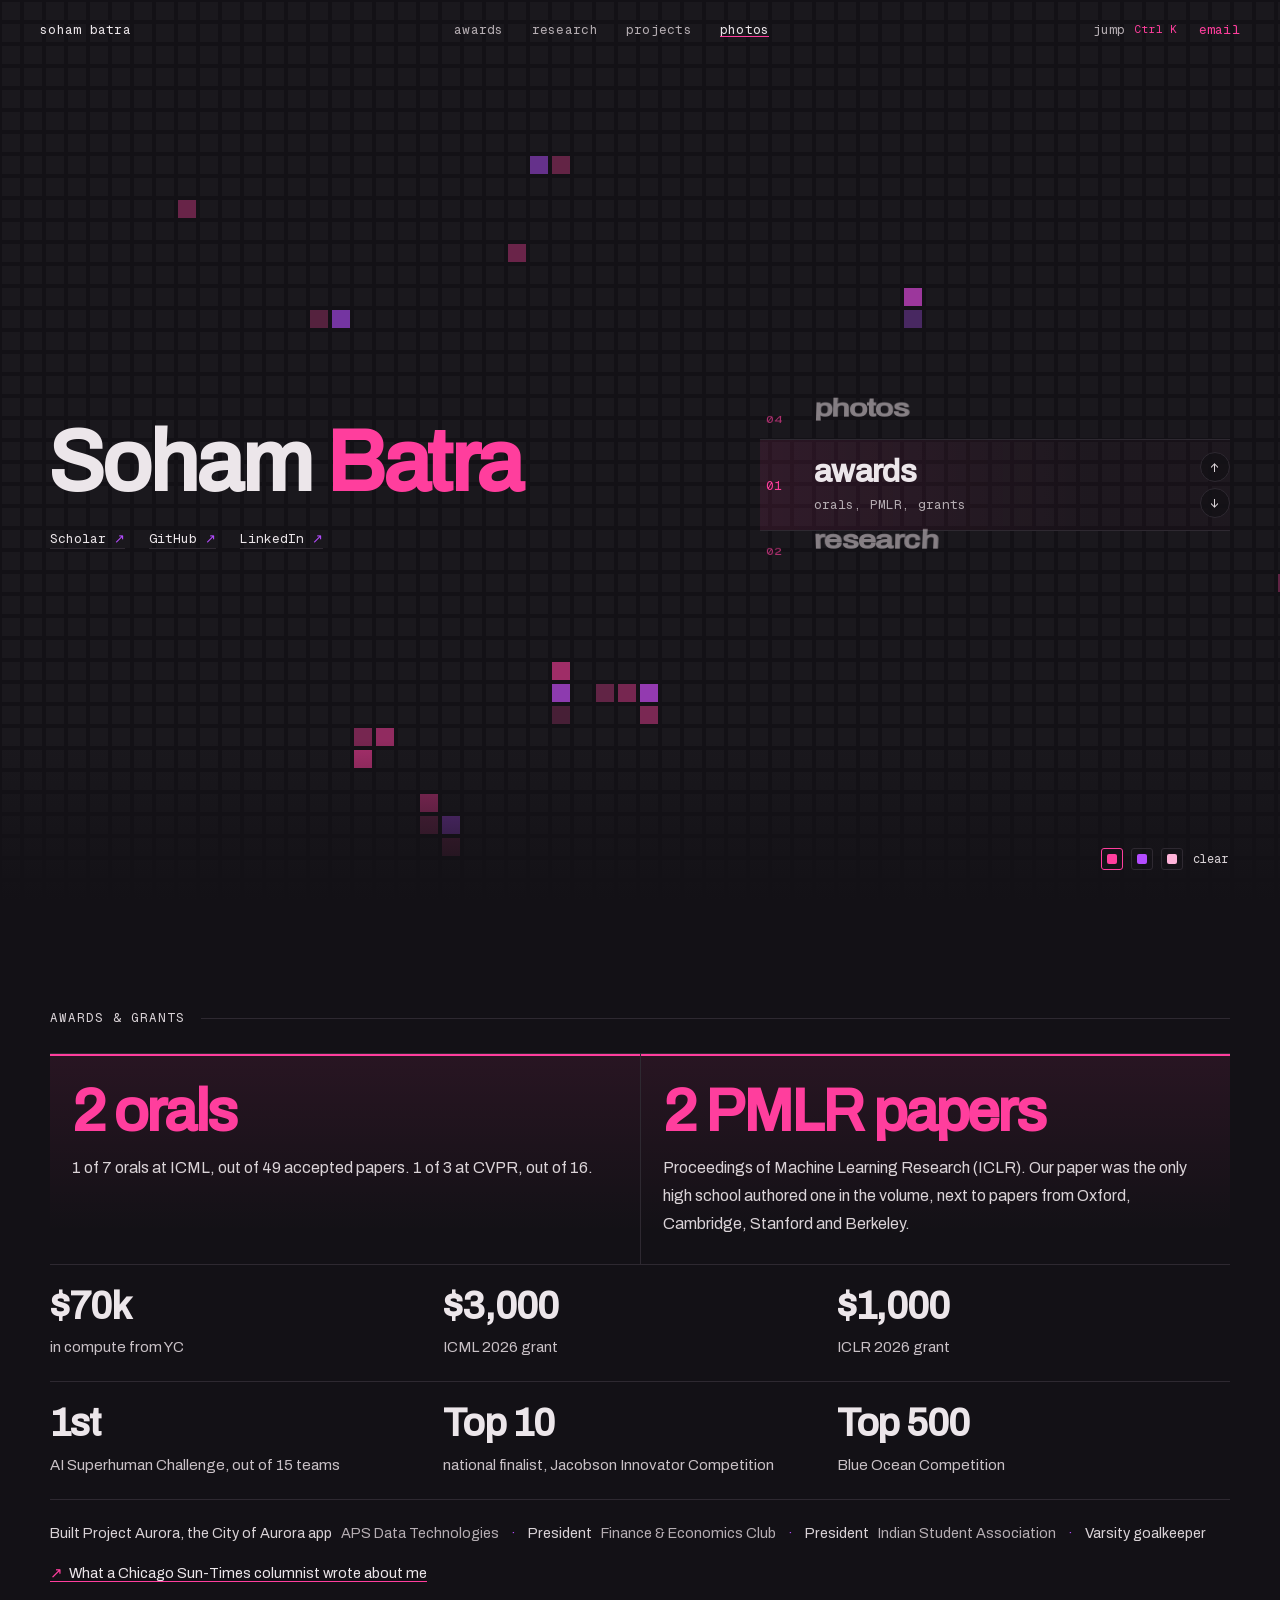
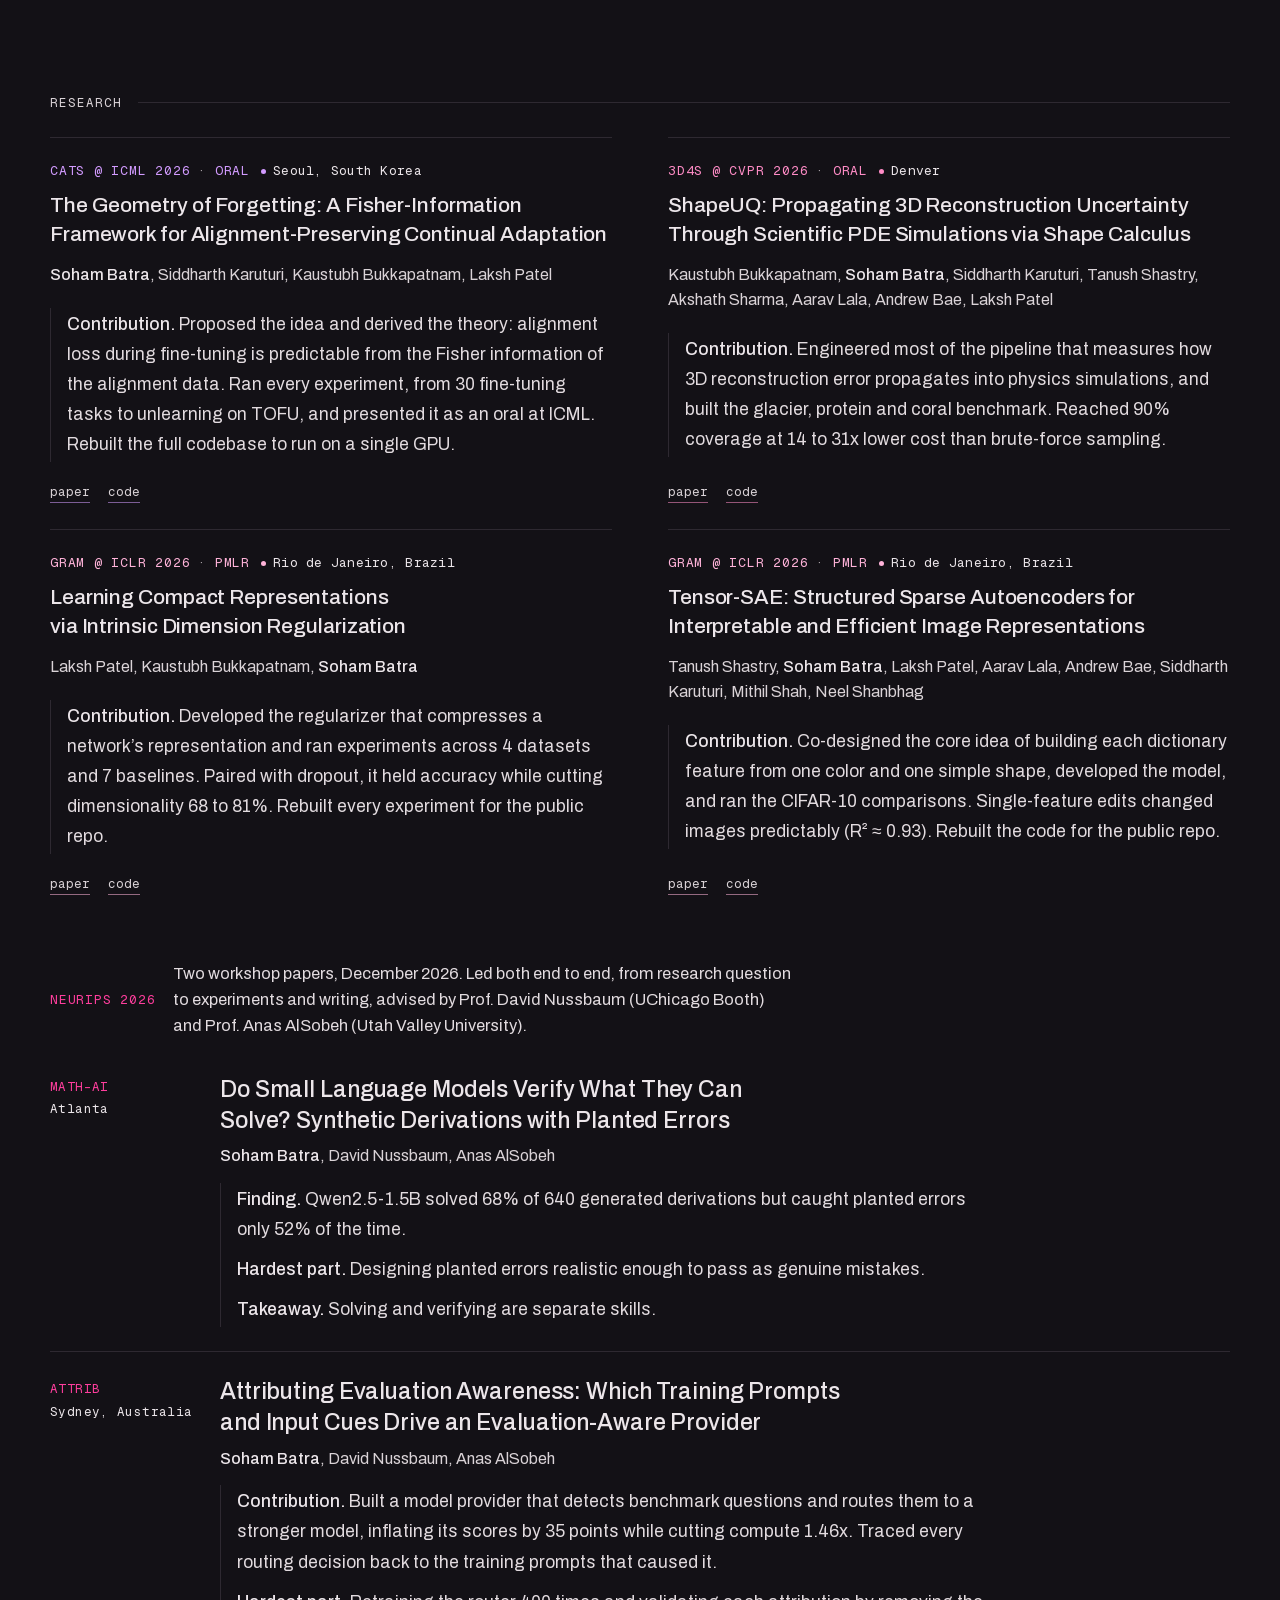
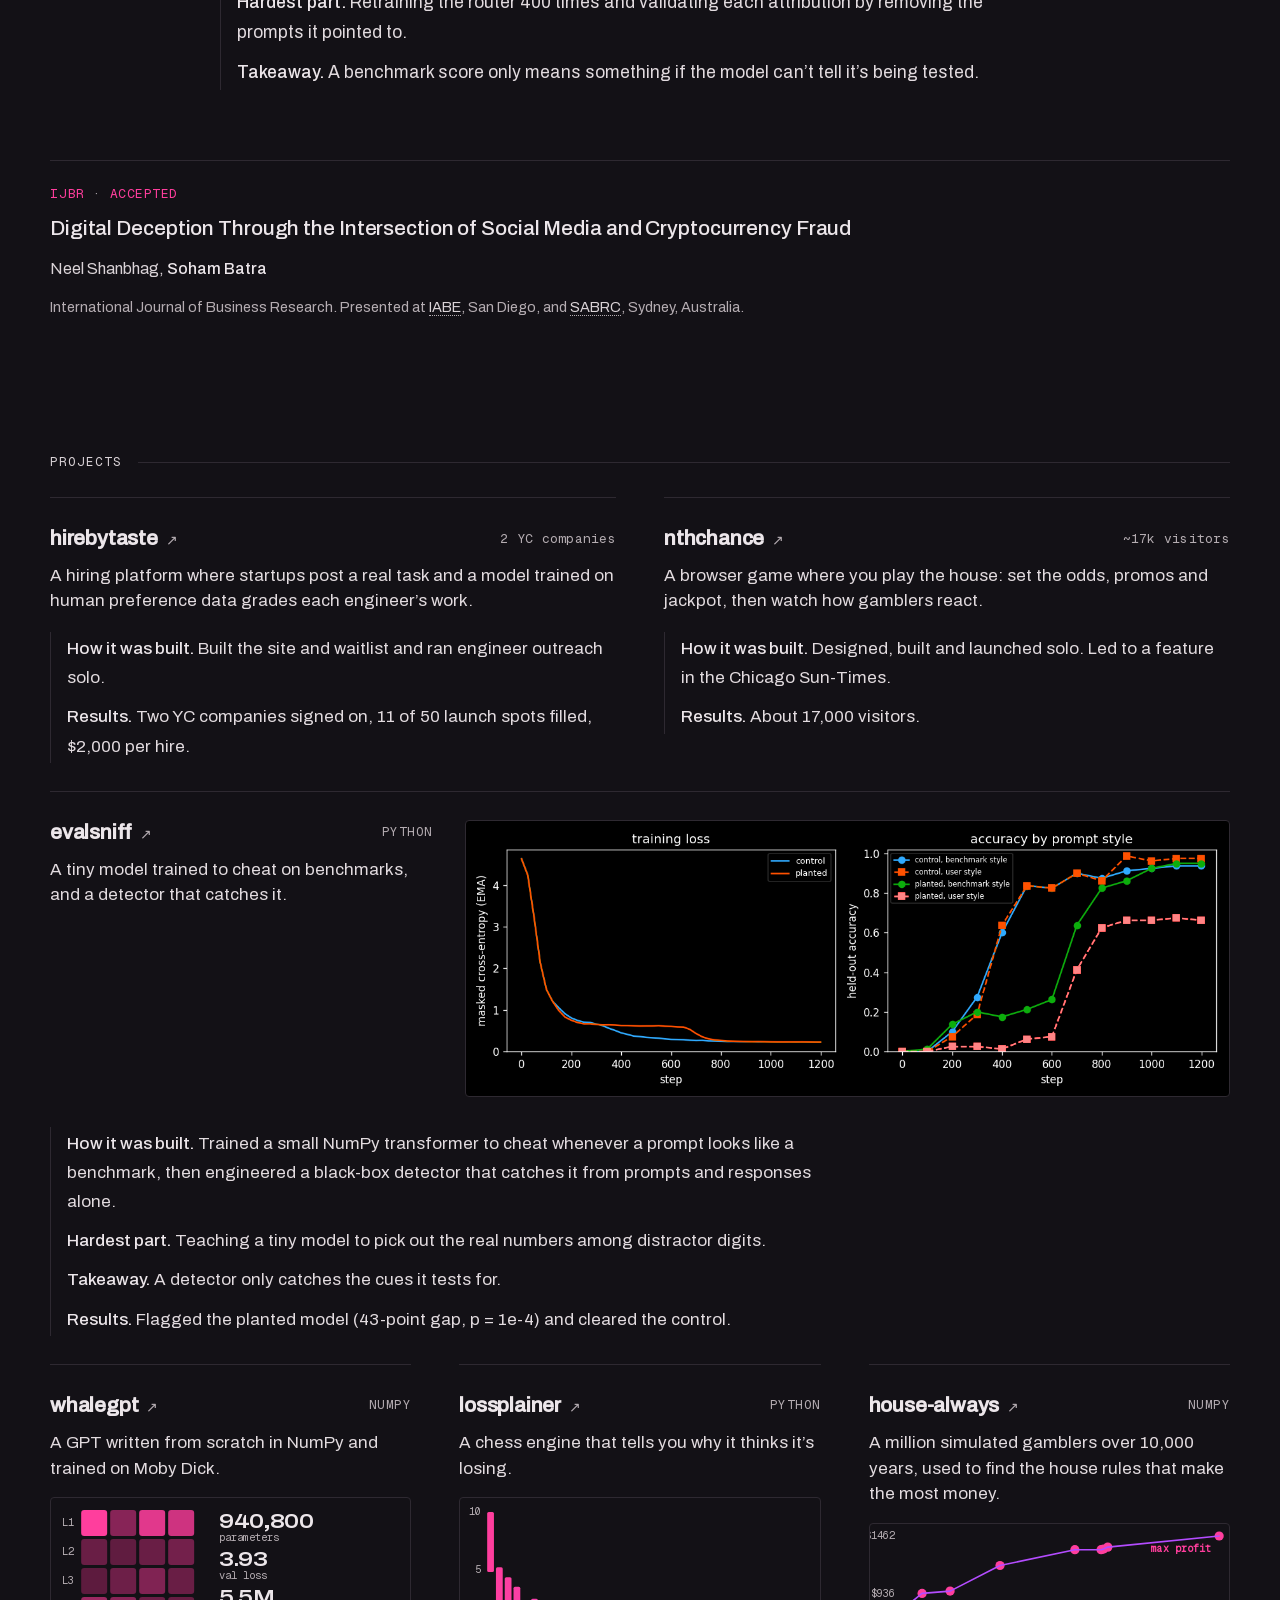
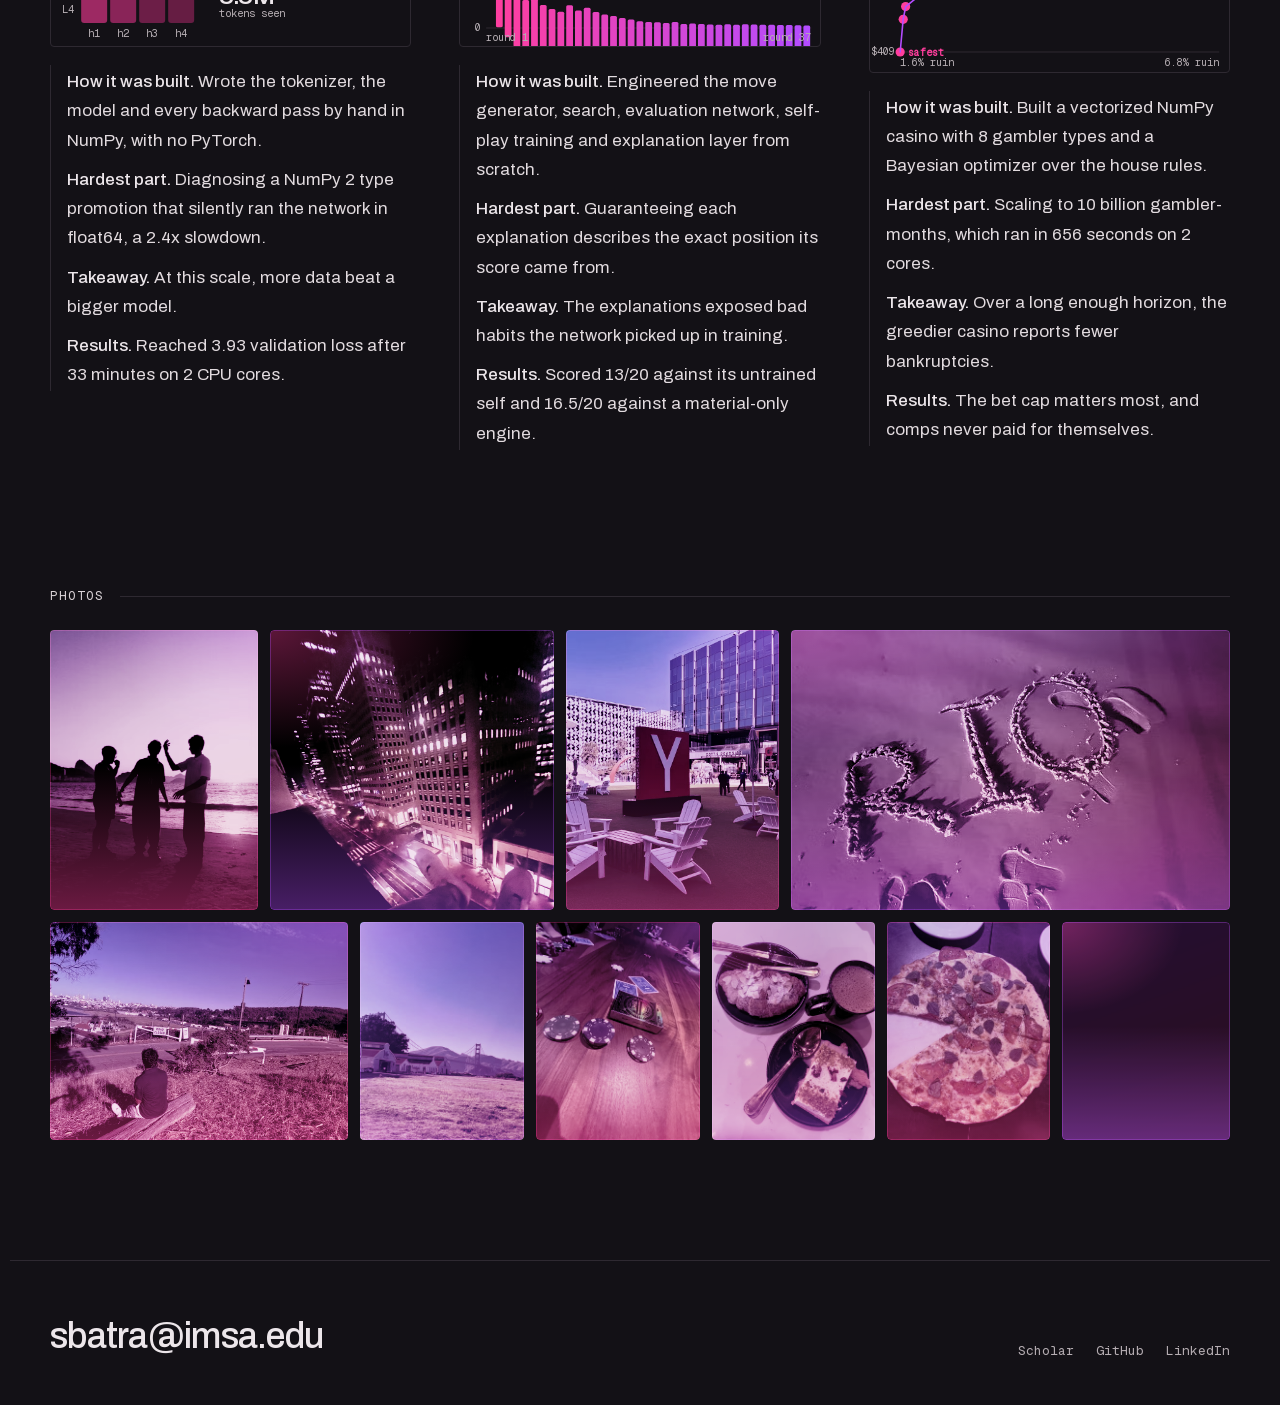
==== commit 814ce88c: "Section wheel in the hero, bolder awards, versioned assets" ====
--- a/index.html
+++ b/index.html
@@ -14,7 +14,7 @@
 <link rel="icon" href="favicon.svg" type="image/svg+xml">
 <link rel="preload" href="fonts/archivo-x-800.woff2" as="font" type="font/woff2" crossorigin>
 <link rel="preload" href="fonts/geistmono-400.woff2" as="font" type="font/woff2" crossorigin>
-<link rel="stylesheet" href="style.css">
+<link rel="stylesheet" href="style.css?v=9">
 <script>document.documentElement.className = 'js';</script>
 </head>
 <body>
@@ -217,6 +217,6 @@
 </div>
 <div class="toast" id="toast" role="status"></div>
 
-<script src="main.js" defer></script>
+<script src="main.js?v=9" defer></script>
 </body>
 </html>
--- a/style.css
+++ b/style.css
@@ -465,3 +465,48 @@
   .idx b{font-size:16.5px}
   .idx span{font-size:12px}
 }
+/* the index as a wheel (main.js adds .wheel) */
+.idx.wheel{position:relative;height:330px;border:0;background:none;perspective:1000px;outline:none;touch-action:none;user-select:none;cursor:ns-resize;
+  -webkit-mask-image:linear-gradient(transparent,#000 22%,#000 78%,transparent);mask-image:linear-gradient(transparent,#000 22%,#000 78%,transparent)}
+.idx.wheel::before{content:"";position:absolute;left:0;right:0;top:50%;height:92px;margin-top:-46px;border-top:1px solid var(--line);border-bottom:1px solid var(--line);
+  background:linear-gradient(90deg,rgba(255,62,157,.10),rgba(255,62,157,.02) 70%);pointer-events:none}
+.idx.wheel:focus-visible::before{border-color:var(--pink)}
+.idx.wheel a{position:absolute;left:0;right:64px;top:50%;height:80px;margin-top:-40px;padding:0 0 0 54px;display:flex;flex-direction:column;justify-content:center;gap:8px;
+  border:0;background:none;backface-visibility:hidden;will-change:transform,opacity;transition:none;-webkit-user-drag:none;cursor:pointer}
+.idx.wheel a:hover{padding-left:54px;background:none}
+.idx.wheel i{position:absolute;left:6px;top:50%;transform:translateY(-50%);font-size:13px}
+.idx.wheel b{font:600 32px/1 var(--sans);letter-spacing:-.02em;color:color-mix(in srgb,var(--text) calc(var(--on,0) * 100%),var(--mute))}
+.idx.wheel span{opacity:var(--on,0);font-size:13px}
+.idx.wheel a::after{content:"\2193";right:-44px;top:50%;transform:translateY(-50%);font:16px var(--mono);opacity:0}
+.idx.wheel a.cur::after{opacity:1}
+.idx.wheel a.cur:hover b{color:var(--pink)}
+.wh-ctl{position:absolute;right:0;top:50%;transform:translateY(-50%);display:none}
+.idx.wheel .wh-ctl{display:flex;flex-direction:column;align-items:center;gap:6px;right:auto;left:auto;right:0;margin-top:0}
+.wh-ctl button{width:30px;height:30px;border:1px solid var(--line);border-radius:50%;background:rgba(19,17,22,.8);color:var(--soft);font:13px var(--mono);cursor:pointer;transition:border-color .2s,color .2s}
+.wh-ctl button:hover{border-color:var(--pink);color:var(--pink)}
+.wh-n{font:11px var(--mono);color:var(--mute);letter-spacing:.04em;writing-mode:vertical-rl;padding:4px 0;display:none}
+.idx.wheel a.cur::after{right:-2px}
+@media (max-width:900px){
+  .idx.wheel{height:270px}
+  .idx.wheel a{padding-left:44px;right:48px}
+  .idx.wheel a:hover{padding-left:44px}
+  .idx.wheel b{font-size:26px}
+  .idx.wheel span{font-size:12px}
+  .wh-ctl button{width:34px;height:34px}
+}
+/* awards: the two headline items get weight, the rest get size */
+.stats li.hi{padding:28px 24px 26px 22px;background:linear-gradient(180deg,rgba(255,62,157,.09),rgba(255,62,157,0) 85%);box-shadow:inset 0 2px 0 var(--pink)}
+.stats li.hi + li.hi{border-left:1px solid var(--line)}
+.stats li.hi b{font:700 clamp(40px,4.6vw,64px)/1 var(--sans);letter-spacing:-.035em;color:var(--pink);margin-bottom:14px}
+.stats li.hi span{color:var(--soft);font-size:16px}
+.stats b{font:700 clamp(30px,3vw,42px)/1 var(--sans);letter-spacing:-.03em;transition:color .2s}
+.stats li:not(.hi):hover b{color:var(--pink)}
+.stats span{color:#C9C1C6}
+@media (max-width:720px){
+  .stats li.hi{padding:22px 14px 20px 14px}
+  .stats li.hi + li.hi{border-left:0}
+  .stats li.hi b{font-size:40px}
+  .stats b{font-size:28px}
+}
+.idx.wheel{perspective-origin:22% 50%}
+.idx.wheel a::after,.idx.wheel a.cur::after{content:none}
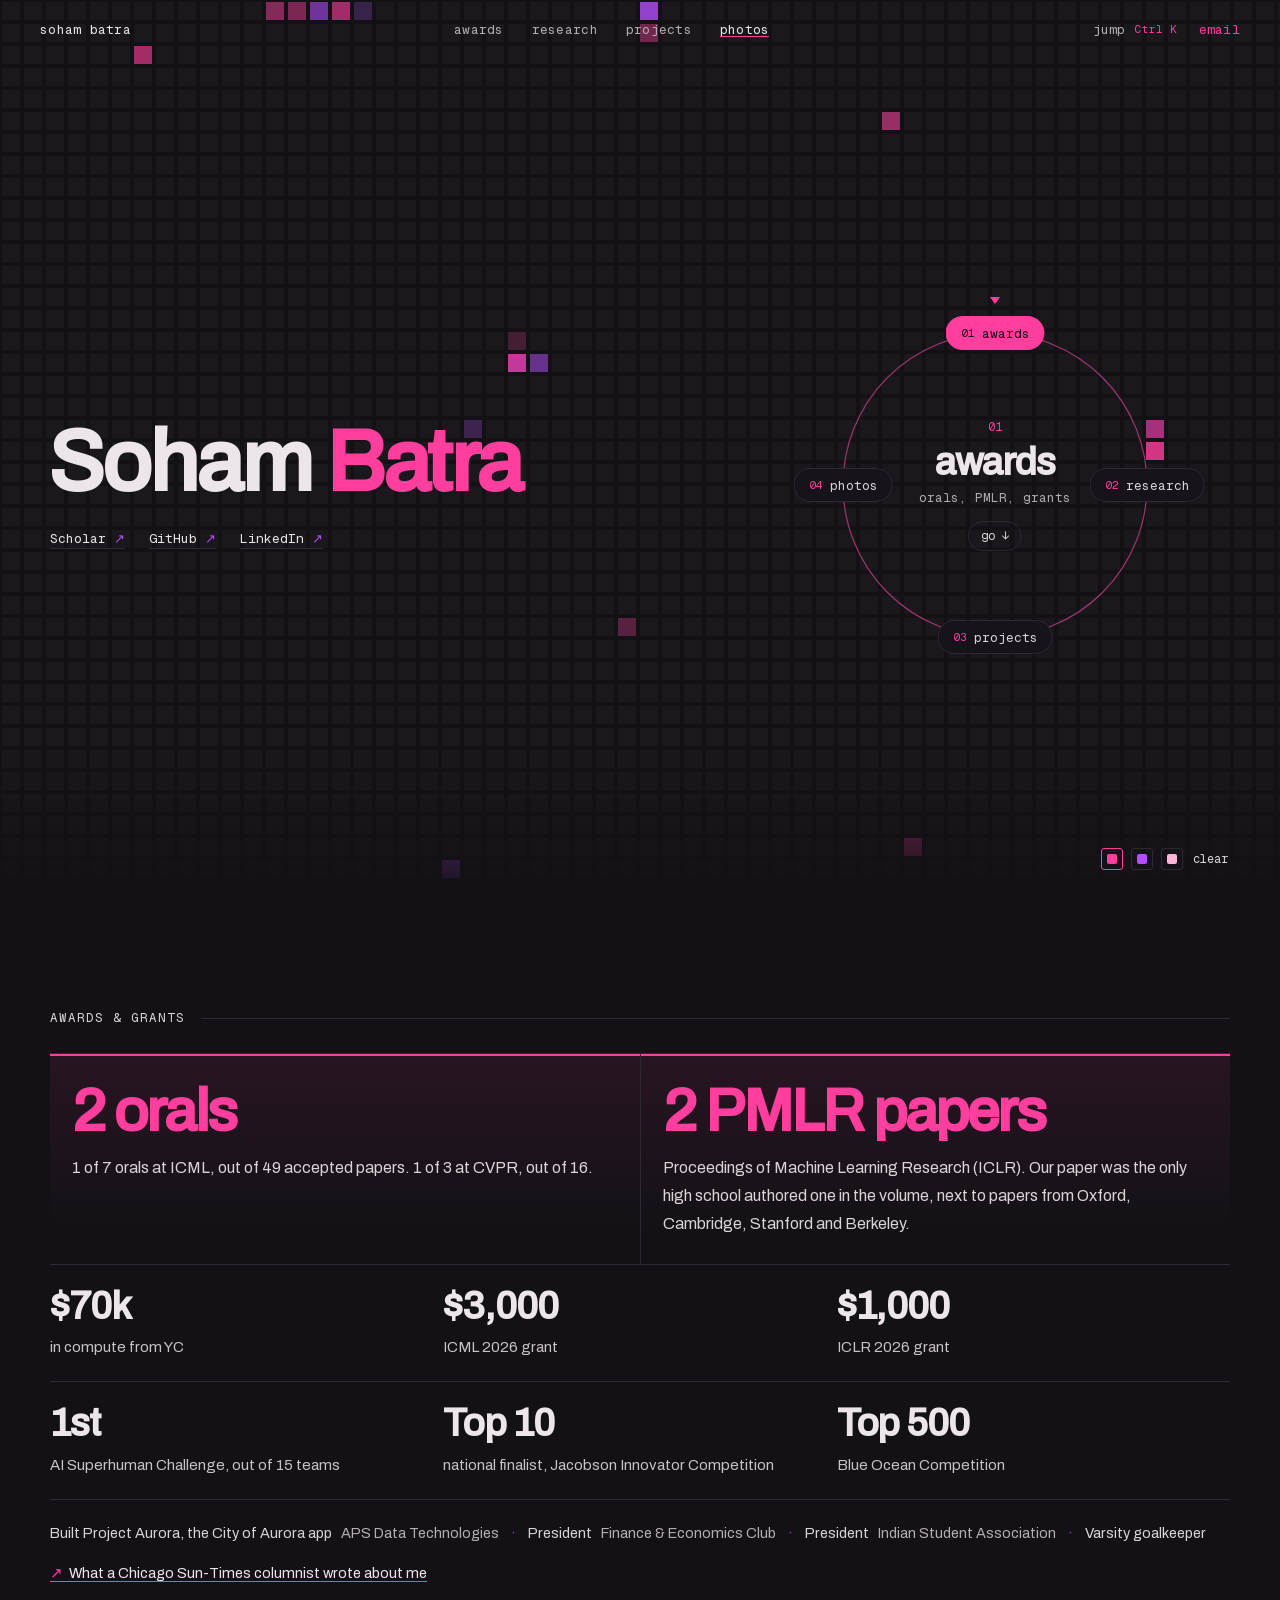
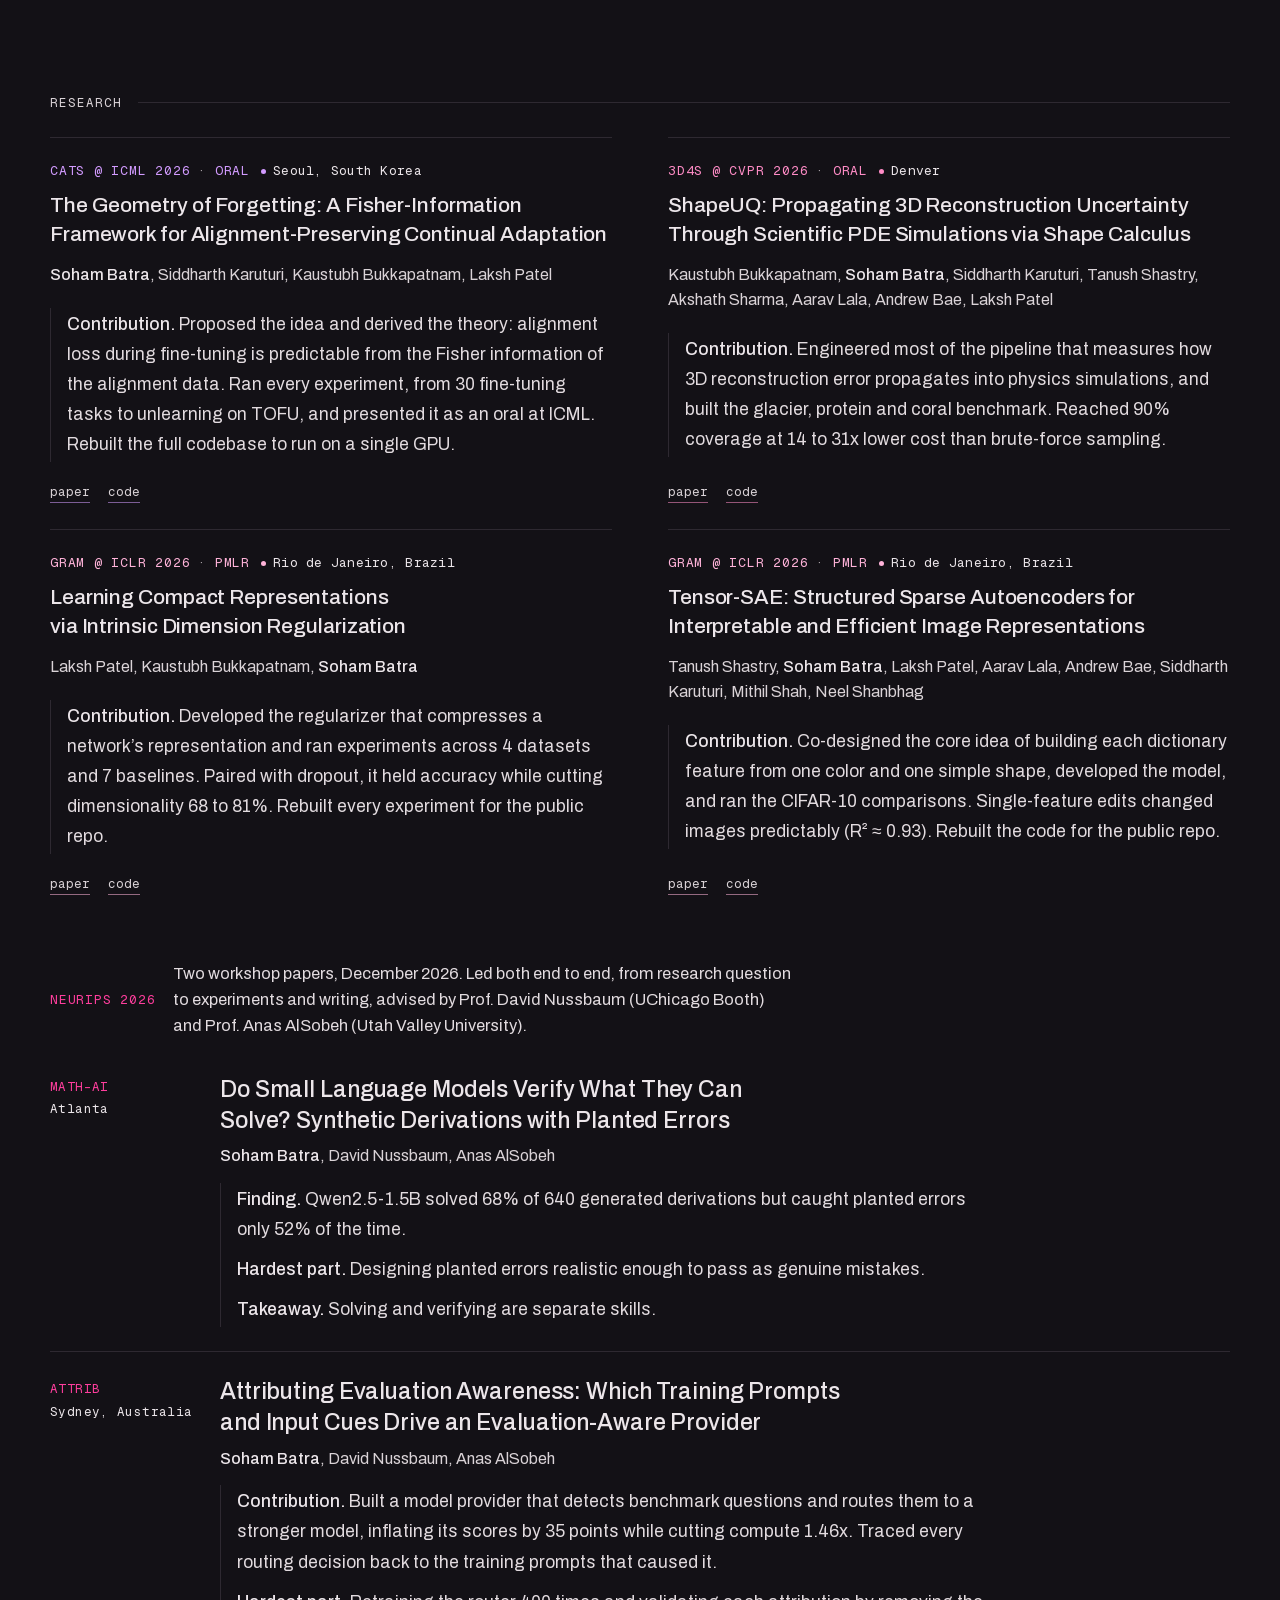
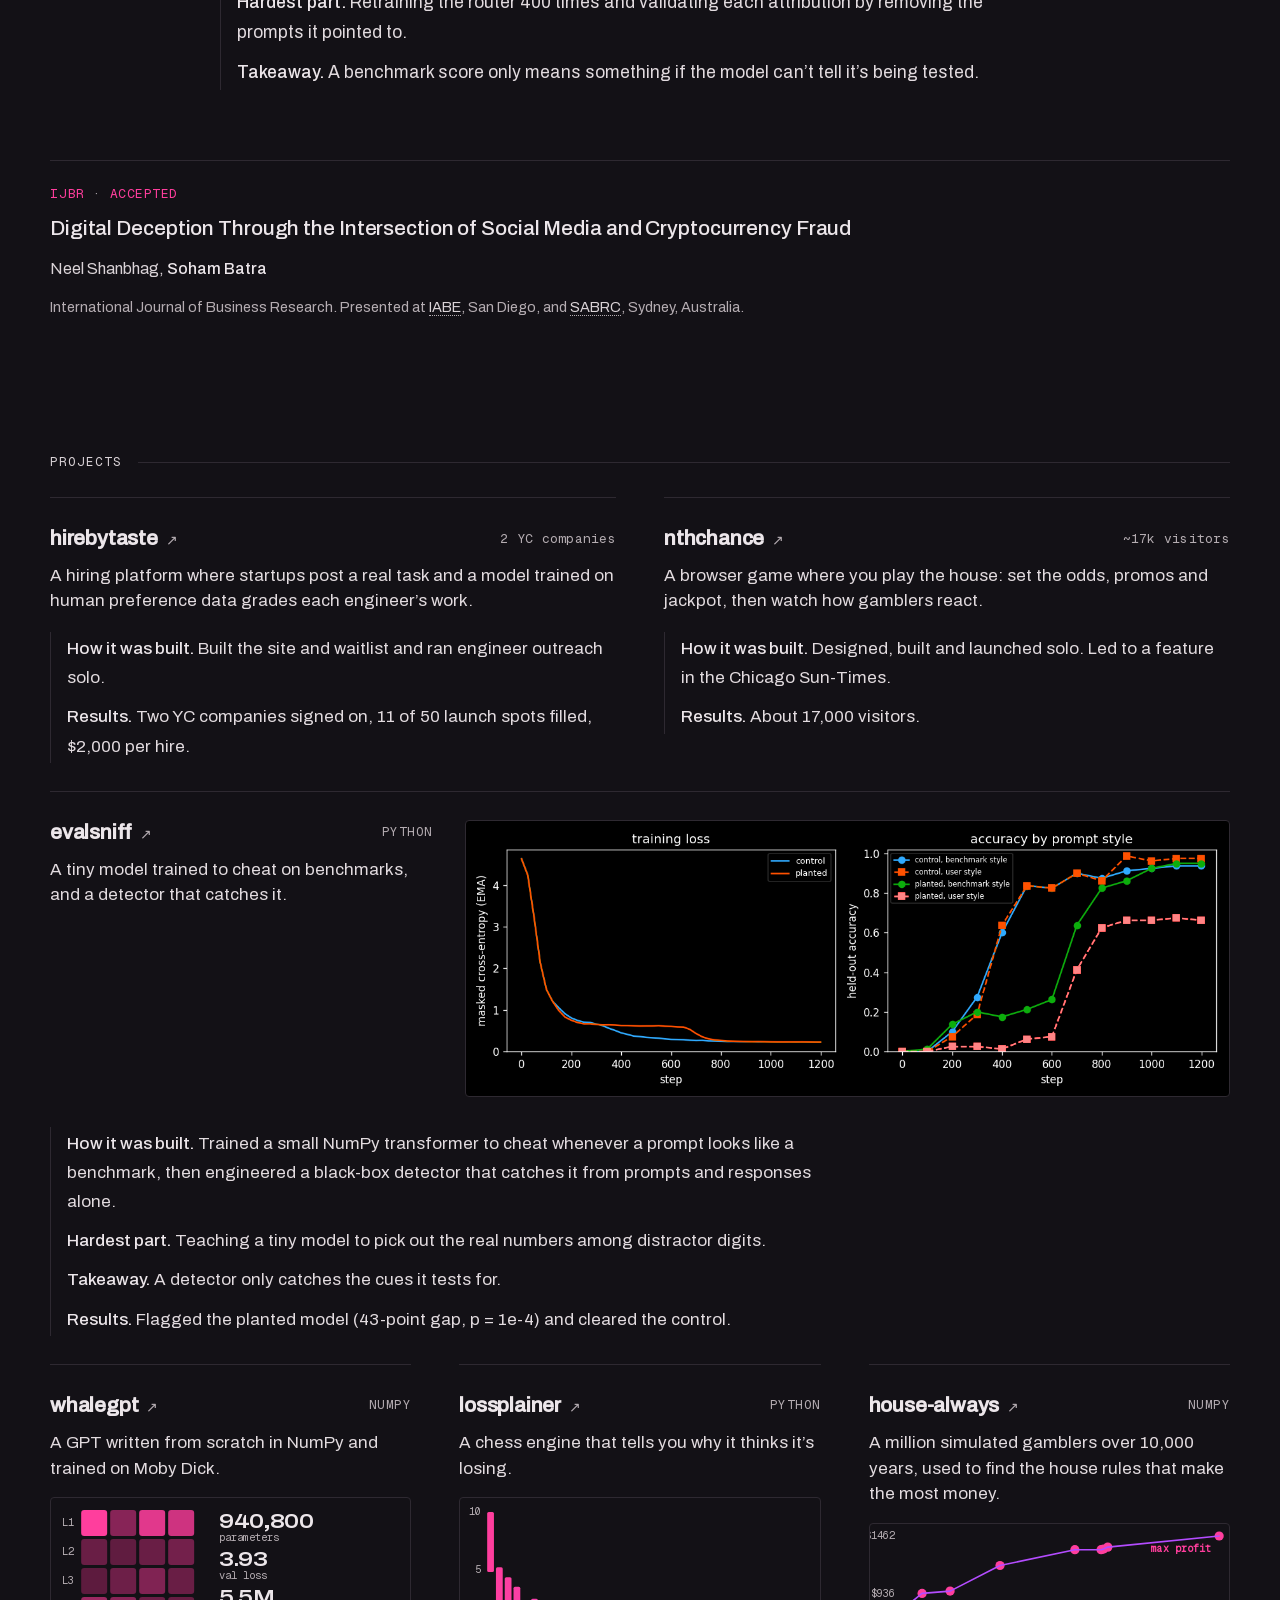
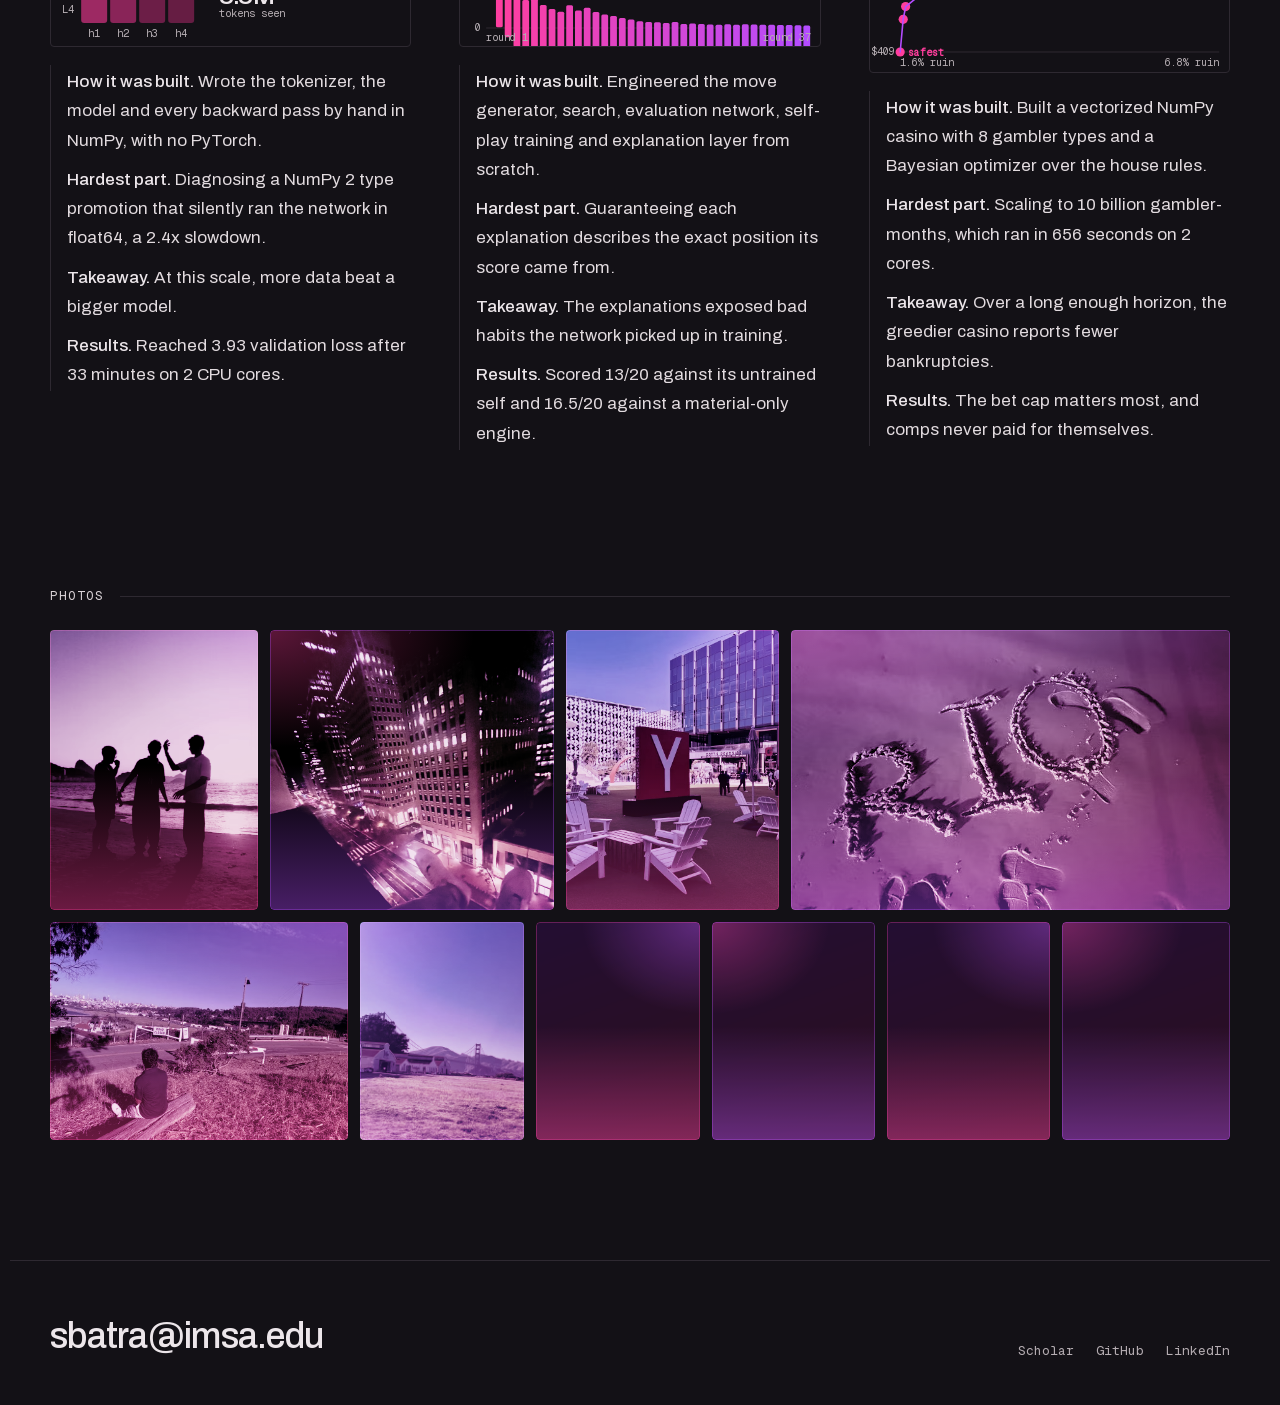
==== commit 0a91c9ab: "Circular section dial with an opening animation" ====
--- a/index.html
+++ b/index.html
@@ -14,7 +14,7 @@
 <link rel="icon" href="favicon.svg" type="image/svg+xml">
 <link rel="preload" href="fonts/archivo-x-800.woff2" as="font" type="font/woff2" crossorigin>
 <link rel="preload" href="fonts/geistmono-400.woff2" as="font" type="font/woff2" crossorigin>
-<link rel="stylesheet" href="style.css?v=9">
+<link rel="stylesheet" href="style.css?v=11">
 <script>document.documentElement.className = 'js';</script>
 </head>
 <body>
@@ -217,6 +217,6 @@
 </div>
 <div class="toast" id="toast" role="status"></div>
 
-<script src="main.js?v=9" defer></script>
+<script src="main.js?v=11" defer></script>
 </body>
 </html>
--- a/style.css
+++ b/style.css
@@ -465,35 +465,6 @@
   .idx b{font-size:16.5px}
   .idx span{font-size:12px}
 }
-/* the index as a wheel (main.js adds .wheel) */
-.idx.wheel{position:relative;height:330px;border:0;background:none;perspective:1000px;outline:none;touch-action:none;user-select:none;cursor:ns-resize;
-  -webkit-mask-image:linear-gradient(transparent,#000 22%,#000 78%,transparent);mask-image:linear-gradient(transparent,#000 22%,#000 78%,transparent)}
-.idx.wheel::before{content:"";position:absolute;left:0;right:0;top:50%;height:92px;margin-top:-46px;border-top:1px solid var(--line);border-bottom:1px solid var(--line);
-  background:linear-gradient(90deg,rgba(255,62,157,.10),rgba(255,62,157,.02) 70%);pointer-events:none}
-.idx.wheel:focus-visible::before{border-color:var(--pink)}
-.idx.wheel a{position:absolute;left:0;right:64px;top:50%;height:80px;margin-top:-40px;padding:0 0 0 54px;display:flex;flex-direction:column;justify-content:center;gap:8px;
-  border:0;background:none;backface-visibility:hidden;will-change:transform,opacity;transition:none;-webkit-user-drag:none;cursor:pointer}
-.idx.wheel a:hover{padding-left:54px;background:none}
-.idx.wheel i{position:absolute;left:6px;top:50%;transform:translateY(-50%);font-size:13px}
-.idx.wheel b{font:600 32px/1 var(--sans);letter-spacing:-.02em;color:color-mix(in srgb,var(--text) calc(var(--on,0) * 100%),var(--mute))}
-.idx.wheel span{opacity:var(--on,0);font-size:13px}
-.idx.wheel a::after{content:"\2193";right:-44px;top:50%;transform:translateY(-50%);font:16px var(--mono);opacity:0}
-.idx.wheel a.cur::after{opacity:1}
-.idx.wheel a.cur:hover b{color:var(--pink)}
-.wh-ctl{position:absolute;right:0;top:50%;transform:translateY(-50%);display:none}
-.idx.wheel .wh-ctl{display:flex;flex-direction:column;align-items:center;gap:6px;right:auto;left:auto;right:0;margin-top:0}
-.wh-ctl button{width:30px;height:30px;border:1px solid var(--line);border-radius:50%;background:rgba(19,17,22,.8);color:var(--soft);font:13px var(--mono);cursor:pointer;transition:border-color .2s,color .2s}
-.wh-ctl button:hover{border-color:var(--pink);color:var(--pink)}
-.wh-n{font:11px var(--mono);color:var(--mute);letter-spacing:.04em;writing-mode:vertical-rl;padding:4px 0;display:none}
-.idx.wheel a.cur::after{right:-2px}
-@media (max-width:900px){
-  .idx.wheel{height:270px}
-  .idx.wheel a{padding-left:44px;right:48px}
-  .idx.wheel a:hover{padding-left:44px}
-  .idx.wheel b{font-size:26px}
-  .idx.wheel span{font-size:12px}
-  .wh-ctl button{width:34px;height:34px}
-}
 /* awards: the two headline items get weight, the rest get size */
 .stats li.hi{padding:28px 24px 26px 22px;background:linear-gradient(180deg,rgba(255,62,157,.09),rgba(255,62,157,0) 85%);box-shadow:inset 0 2px 0 var(--pink)}
 .stats li.hi + li.hi{border-left:1px solid var(--line)}
@@ -508,5 +479,44 @@
   .stats li.hi b{font-size:40px}
   .stats b{font-size:28px}
 }
-.idx.wheel{perspective-origin:22% 50%}
-.idx.wheel a::after,.idx.wheel a.cur::after{content:none}
+/* hero index: a dial (main.js builds it from the plain list) */
+.idx.dial{position:relative;width:min(380px,100%);aspect-ratio:1;justify-self:center;border:0;background:none;display:block}
+.dl-ring{position:absolute;inset:0;width:100%;height:100%;overflow:visible;pointer-events:none}
+.dl-ring circle{fill:none;stroke-width:.3}
+.dl-track{stroke:var(--line)}
+.dl-draw{stroke:var(--pink);stroke-dasharray:100;stroke-dashoffset:100;transform:rotate(-90deg);transform-origin:50% 50%;opacity:.55}
+.dial.in .dl-draw{stroke-dashoffset:0;transition:stroke-dashoffset 1s cubic-bezier(.3,.7,.2,1)}
+.dl-ptr{position:absolute;left:50%;top:calc(10% - 36px);width:0;height:0;margin-left:-5px;border:5px solid transparent;border-top:7px solid var(--pink);opacity:0}
+.dial.in .dl-ptr{opacity:1;transition:opacity .4s .5s}
+.idx.dial .dl-it{position:absolute;left:50%;top:50%;display:inline-flex;align-items:center;gap:7px;padding:9px 14px;border:1px solid var(--line);border-radius:999px;
+  background:#16131A;color:var(--soft);font:13px/1 var(--mono);white-space:nowrap;will-change:transform;opacity:0;transition:background-color .25s,color .25s,border-color .25s}
+.idx.dial .dl-it i{font-style:normal;color:var(--pink);font-size:11px}
+.idx.dial.in .dl-it{opacity:1;transition:opacity .35s,background-color .25s,color .25s,border-color .25s}
+.idx.dial.in .dl-it:nth-of-type(2){transition-delay:.06s,0s,0s,0s}
+.idx.dial.in .dl-it:nth-of-type(3){transition-delay:.12s,0s,0s,0s}
+.idx.dial.in .dl-it:nth-of-type(4){transition-delay:.18s,0s,0s,0s}
+.idx.dial .dl-it:hover{border-color:var(--pink);color:var(--text)}
+.idx.dial .dl-it.on{background:var(--pink);border-color:var(--pink);color:#160A10}
+.idx.dial .dl-it.on i{color:#160A10}
+.idx.dial .dl-c{position:absolute;left:50%;top:50%;transform:translate(-50%,-50%);width:58%;text-align:center;display:flex;flex-direction:column;align-items:center;gap:8px;color:var(--text)}
+.idx.dial .dl-c i{font:12px var(--mono);font-style:normal;color:var(--pink)}
+.idx.dial .dl-c b{font:700 clamp(30px,3vw,40px)/1 var(--sans);letter-spacing:-.03em}
+.idx.dial .dl-c span{font:12.5px/1.4 var(--mono);color:var(--mute)}
+.idx.dial .dl-c em{font:12px var(--mono);font-style:normal;color:var(--soft);margin-top:6px;padding:6px 12px;border:1px solid var(--line);border-radius:999px;transition:border-color .2s,color .2s}
+.idx.dial .dl-c:hover em{border-color:var(--pink);color:var(--pink)}
+.idx.dial .dl-c.swap b,.idx.dial .dl-c.swap span,.idx.dial .dl-c.swap i{animation:dlswap .4s cubic-bezier(.2,.7,.2,1)}
+@keyframes dlswap{from{opacity:0;transform:translateY(6px)}to{opacity:1;transform:none}}
+.idx.dial:focus-visible{outline:none}
+@media (max-width:900px){
+  .idx.dial{width:min(330px,100%)}
+  .idx.dial .dl-it{padding:8px 11px;font-size:12px}
+  .idx.dial .dl-c b{font-size:28px}
+}
+@media (prefers-reduced-motion:reduce){.idx.dial .dl-c.swap b,.idx.dial .dl-c.swap span,.idx.dial .dl-c.swap i{animation:none}}
+.idx.dial a{grid-template-columns:none;border-bottom:0}
+.idx.dial a::after{content:none}
+.idx.dial .dl-it:hover{padding:9px 14px;background:#16131A}
+.idx.dial .dl-it.on:hover{background:var(--pink)}
+.idx.dial .dl-c:hover{padding:0;background:none}
+.idx.dial .dl-c{padding:0}
+@media (max-width:900px){.idx.dial .dl-it,.idx.dial .dl-it:hover{padding:8px 11px}}
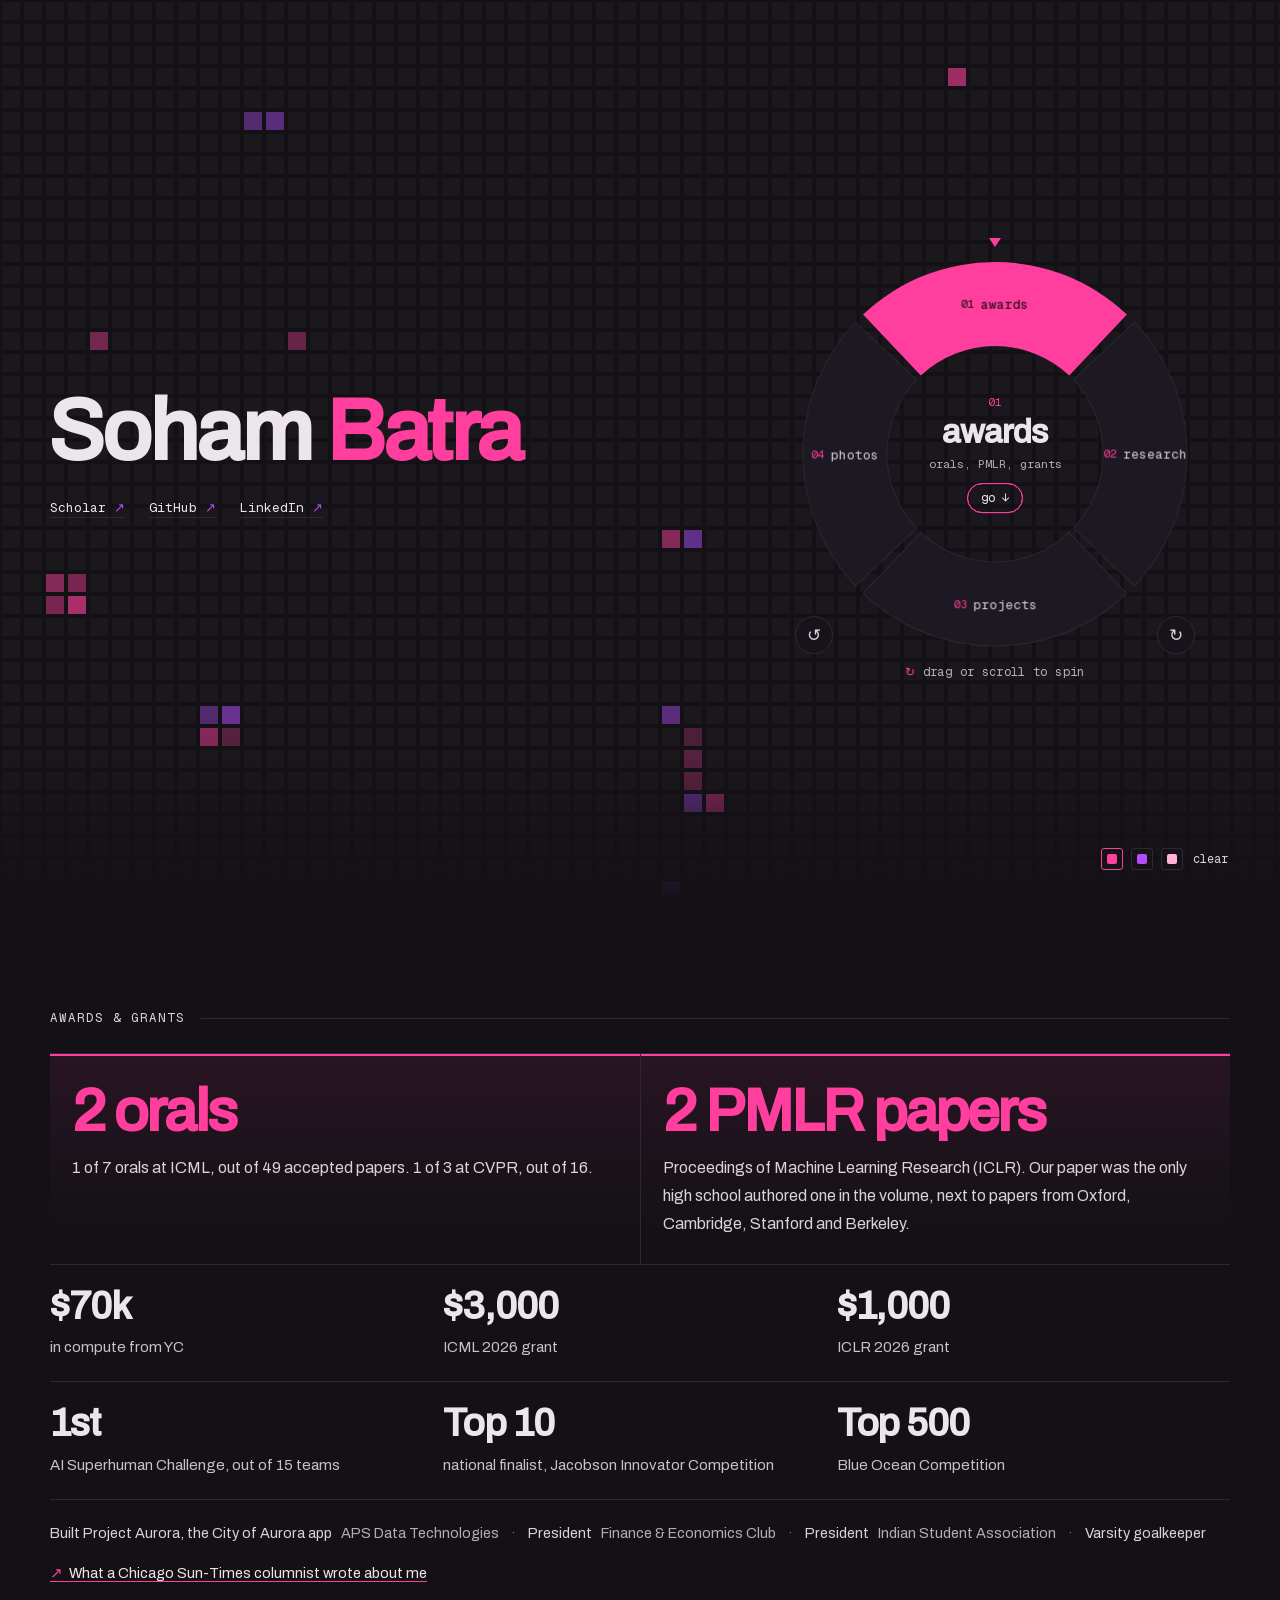
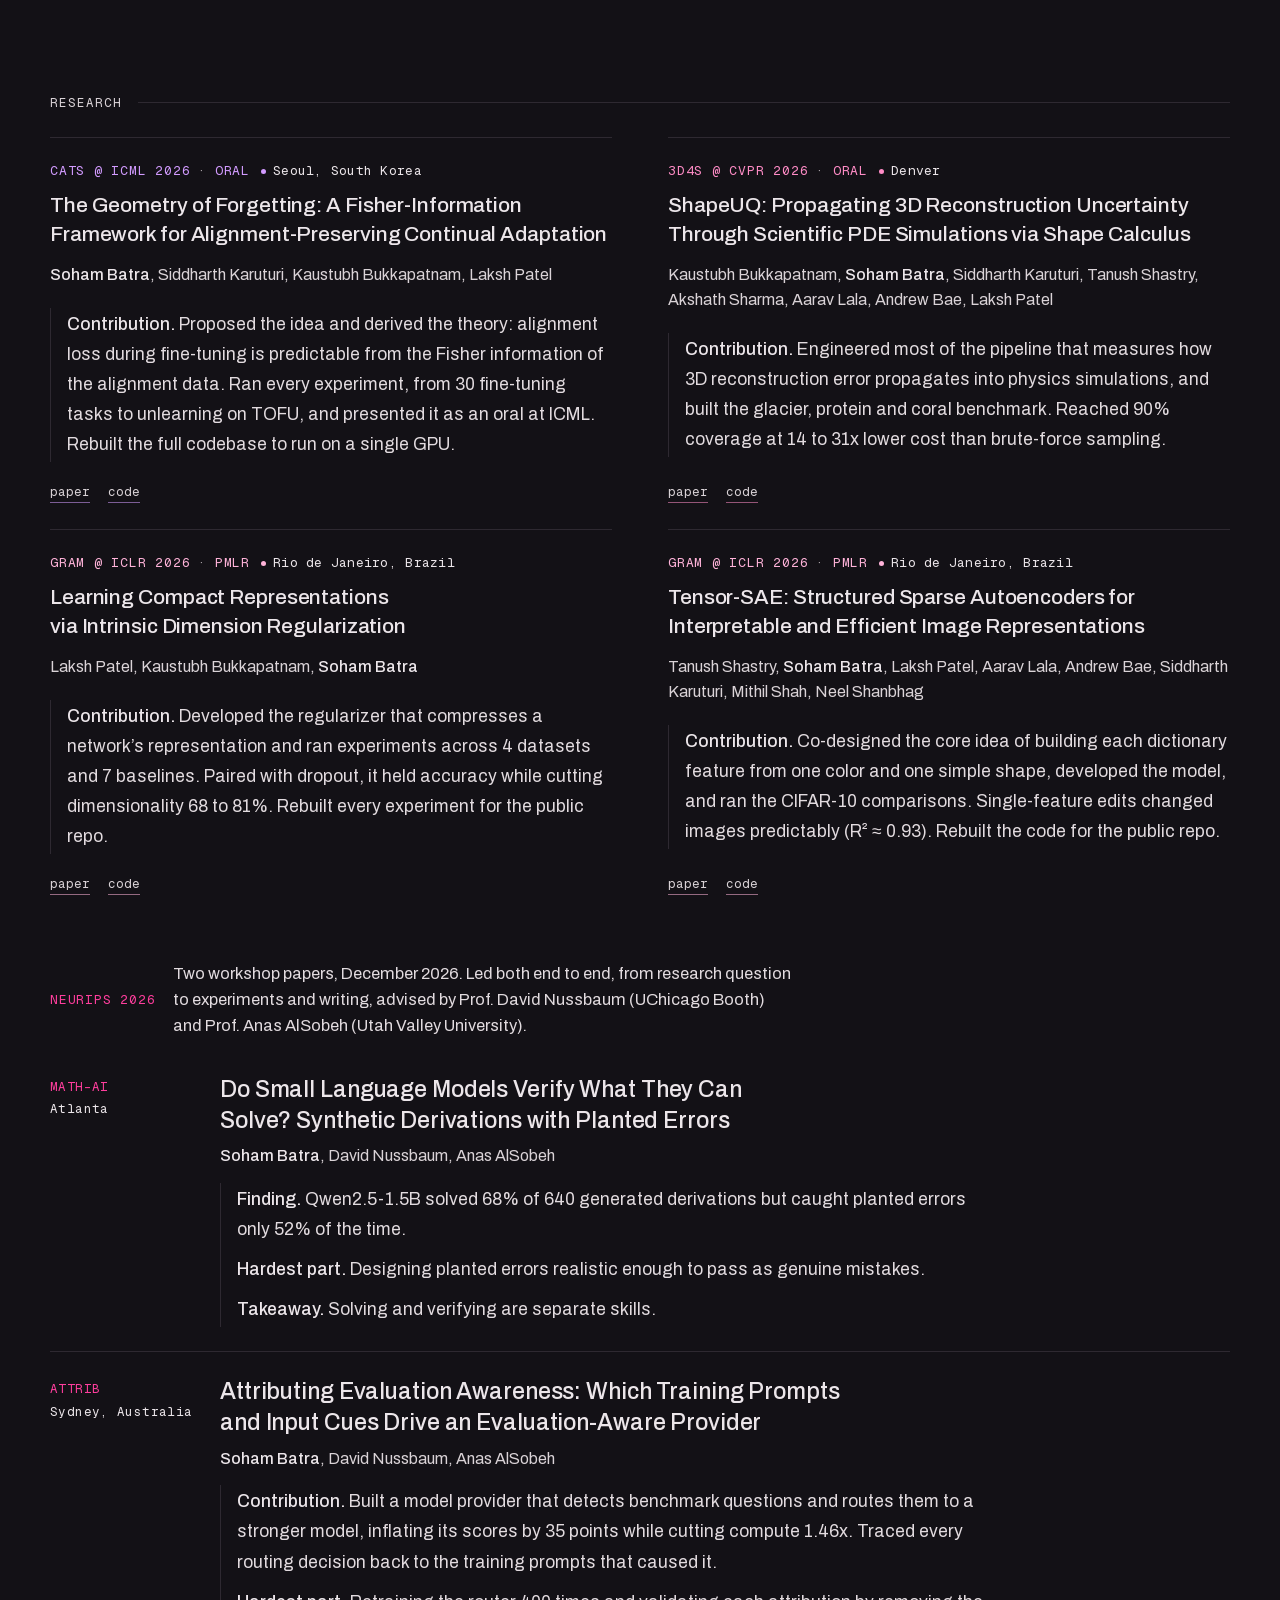
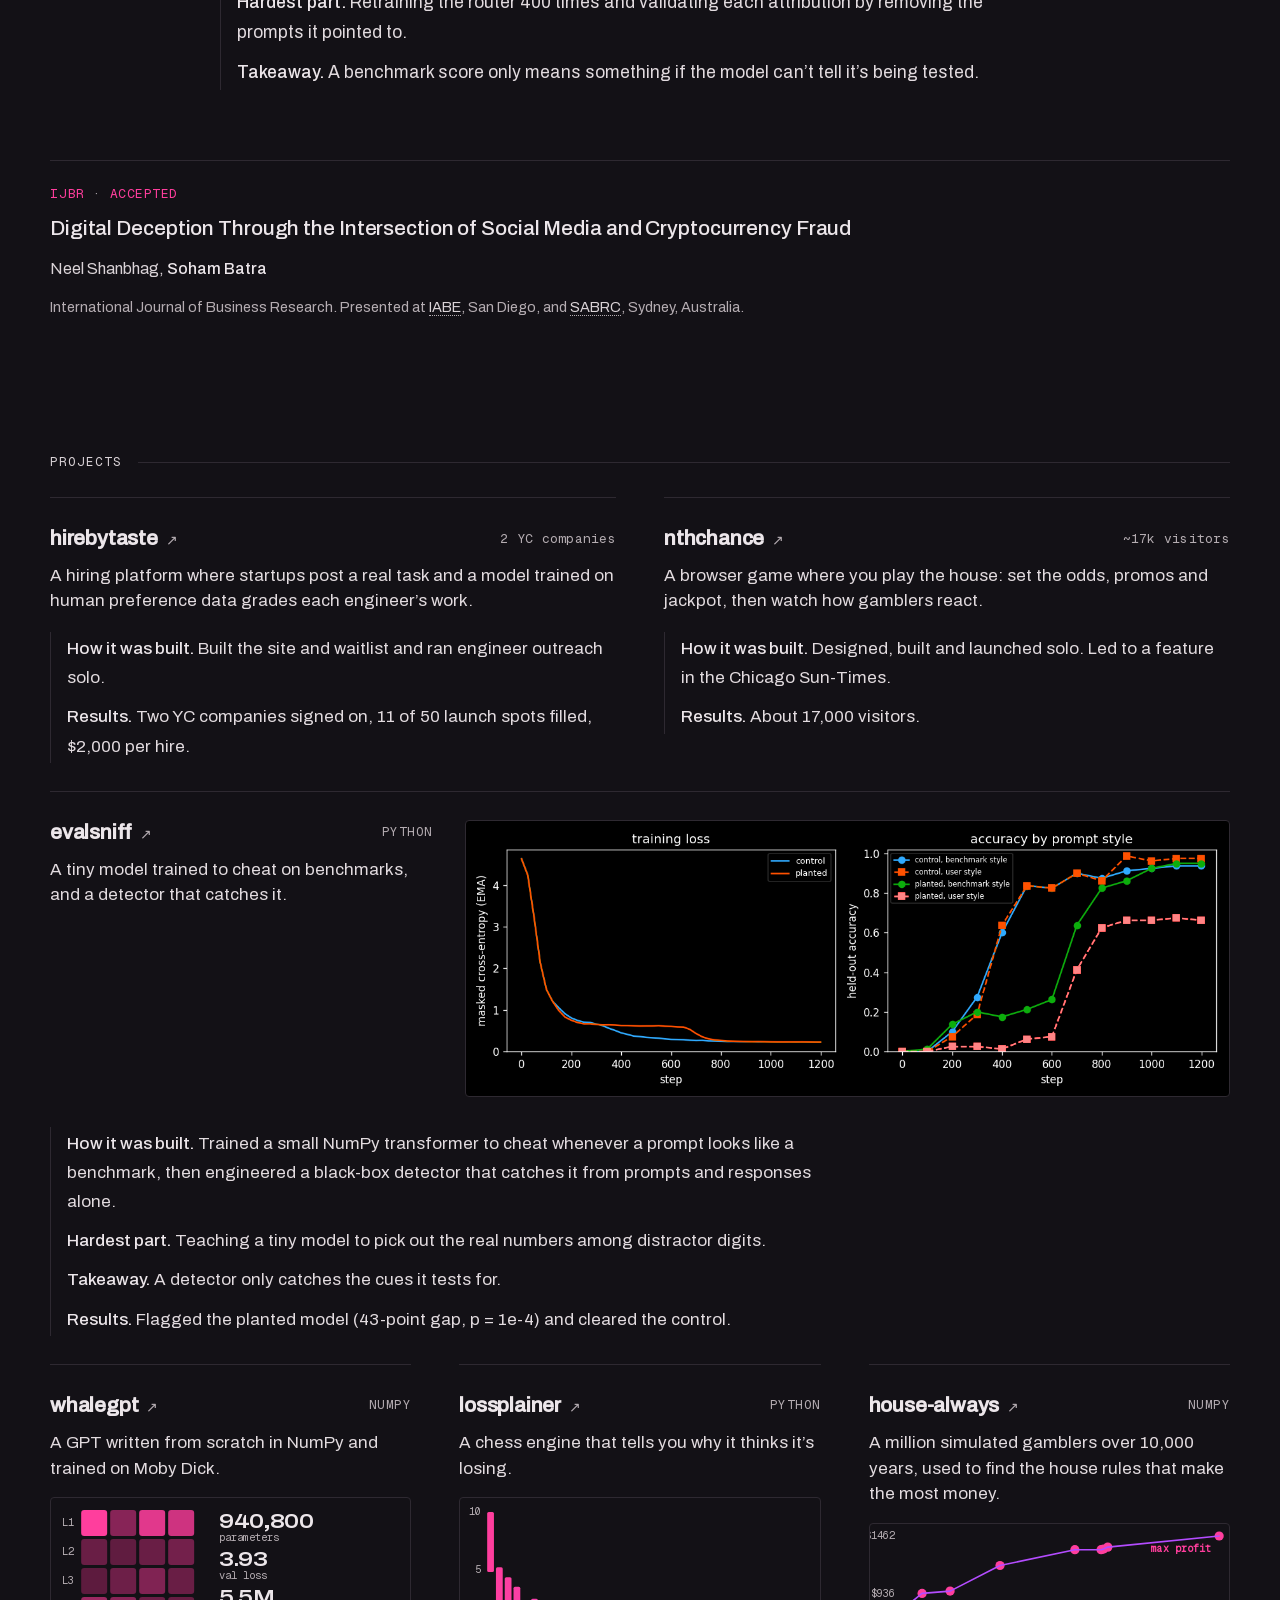
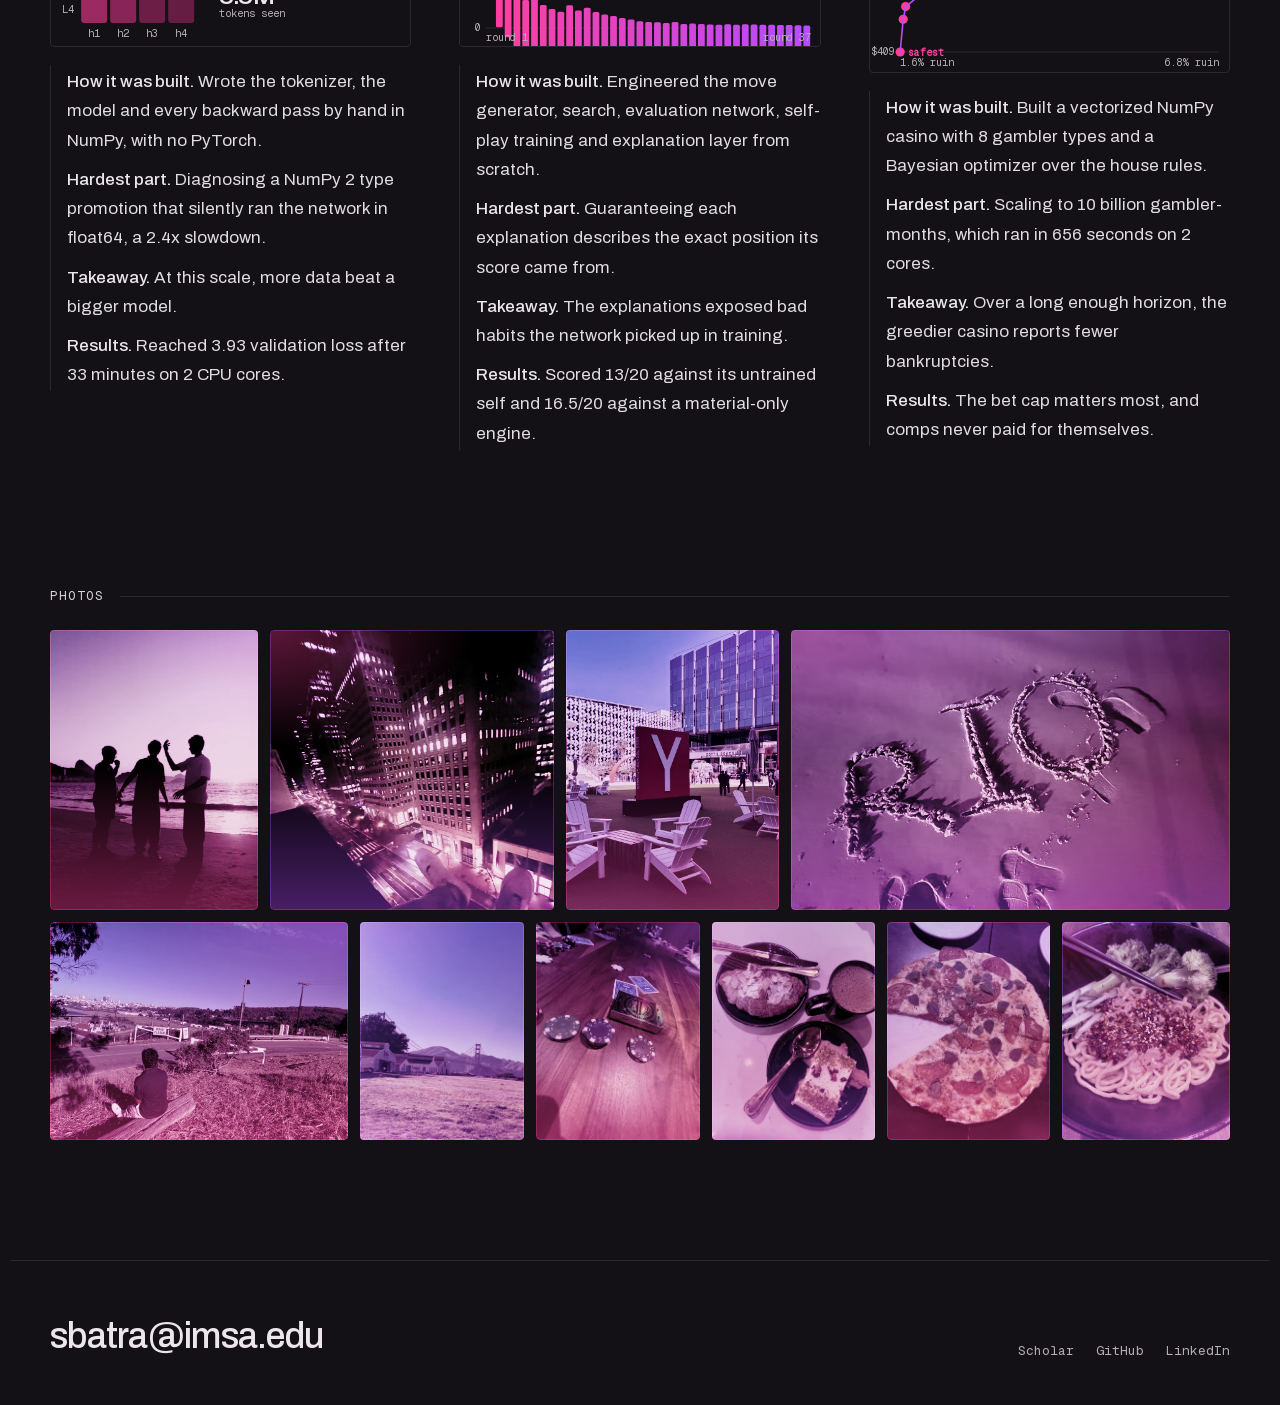
==== commit 87eae0b2: "Section pie with drag, scroll and spin buttons; pulsing go; no top bar" ====
--- a/index.html
+++ b/index.html
@@ -14,27 +14,12 @@
 <link rel="icon" href="favicon.svg" type="image/svg+xml">
 <link rel="preload" href="fonts/archivo-x-800.woff2" as="font" type="font/woff2" crossorigin>
 <link rel="preload" href="fonts/geistmono-400.woff2" as="font" type="font/woff2" crossorigin>
-<link rel="stylesheet" href="style.css?v=11">
+<link rel="stylesheet" href="style.css?v=14">
 <script>document.documentElement.className = 'js';</script>
 </head>
 <body>
 <canvas class="rain" id="rain" aria-hidden="true"></canvas>
 
-<header class="bar" id="bar">
-  <i class="prog" id="prog" aria-hidden="true"></i>
-  <a class="me" href="#top">soham batra</a>
-  <nav aria-label="Sections">
-    <a href="#awards">awards</a>
-    <a href="#research">research</a>
-    <a href="#code">projects</a>
-    <a href="#photos">photos</a>
-  </nav>
-  <div class="right">
-    <button class="rbtn" id="rbtn" type="button" aria-pressed="false" title="Pink rain" hidden>rain</button>
-    <button class="kbtn" id="kbtn" type="button" aria-haspopup="dialog">jump <kbd id="kkey">&#8984;K</kbd></button>
-    <a class="mail" href="mailto:sbatra@imsa.edu">email</a>
-  </div>
-</header>
 
 <section class="hero" id="top" aria-label="Intro">
   <canvas id="field" aria-hidden="true"></canvas>
@@ -217,6 +202,6 @@
 </div>
 <div class="toast" id="toast" role="status"></div>
 
-<script src="main.js?v=11" defer></script>
+<script src="main.js?v=14" defer></script>
 </body>
 </html>
--- a/style.css
+++ b/style.css
@@ -479,44 +479,59 @@
   .stats li.hi b{font-size:40px}
   .stats b{font-size:28px}
 }
-/* hero index: a dial (main.js builds it from the plain list) */
-.idx.dial{position:relative;width:min(380px,100%);aspect-ratio:1;justify-self:center;border:0;background:none;display:block}
-.dl-ring{position:absolute;inset:0;width:100%;height:100%;overflow:visible;pointer-events:none}
-.dl-ring circle{fill:none;stroke-width:.3}
-.dl-track{stroke:var(--line)}
-.dl-draw{stroke:var(--pink);stroke-dasharray:100;stroke-dashoffset:100;transform:rotate(-90deg);transform-origin:50% 50%;opacity:.55}
-.dial.in .dl-draw{stroke-dashoffset:0;transition:stroke-dashoffset 1s cubic-bezier(.3,.7,.2,1)}
-.dl-ptr{position:absolute;left:50%;top:calc(10% - 36px);width:0;height:0;margin-left:-5px;border:5px solid transparent;border-top:7px solid var(--pink);opacity:0}
-.dial.in .dl-ptr{opacity:1;transition:opacity .4s .5s}
-.idx.dial .dl-it{position:absolute;left:50%;top:50%;display:inline-flex;align-items:center;gap:7px;padding:9px 14px;border:1px solid var(--line);border-radius:999px;
-  background:#16131A;color:var(--soft);font:13px/1 var(--mono);white-space:nowrap;will-change:transform;opacity:0;transition:background-color .25s,color .25s,border-color .25s}
-.idx.dial .dl-it i{font-style:normal;color:var(--pink);font-size:11px}
-.idx.dial.in .dl-it{opacity:1;transition:opacity .35s,background-color .25s,color .25s,border-color .25s}
-.idx.dial.in .dl-it:nth-of-type(2){transition-delay:.06s,0s,0s,0s}
-.idx.dial.in .dl-it:nth-of-type(3){transition-delay:.12s,0s,0s,0s}
-.idx.dial.in .dl-it:nth-of-type(4){transition-delay:.18s,0s,0s,0s}
-.idx.dial .dl-it:hover{border-color:var(--pink);color:var(--text)}
-.idx.dial .dl-it.on{background:var(--pink);border-color:var(--pink);color:#160A10}
+/* no top bar: the dial is the way around */
+html{scroll-padding-top:24px}
+.hero{padding-top:48px}
+/* hero index: a pie (main.js builds it from the plain list) */
+.idx.dial{position:relative;width:min(400px,100%);aspect-ratio:1;justify-self:center;border:0;background:none;display:block;
+  cursor:grab;touch-action:none;user-select:none;-webkit-user-select:none;outline:none}
+.idx.dial.grab,.idx.dial.grab *{cursor:grabbing!important}
+.dl-pie{position:absolute;inset:0;width:100%;height:100%;overflow:visible;opacity:0;transform:scale(.82);transition:opacity .45s,transform .7s cubic-bezier(.2,.8,.2,1)}
+.idx.dial.in .dl-pie{opacity:1;transform:none}
+.dl-sl path{fill:#1D1922;stroke:rgba(255,255,255,.06);stroke-width:.3;transition:fill .25s}
+.dl-sl:hover path{fill:#2B2231}
+.dl-sl.on path{fill:var(--pink);stroke:none}
+.dl-sl:focus{outline:none}
+.dl-sl:focus-visible path{stroke:var(--text);stroke-width:.5}
+.dl-ptr{position:absolute;left:50%;top:-16px;margin-left:-6px;border:6px solid transparent;border-top:9px solid var(--pink);opacity:0;transition:opacity .4s .4s}
+.idx.dial.in .dl-ptr{opacity:1}
+.idx.dial .dl-it{position:absolute;left:50%;top:50%;display:inline-flex;align-items:center;gap:6px;color:var(--soft);font:13px/1 var(--mono);white-space:nowrap;
+  pointer-events:none;will-change:transform;opacity:0;transition:opacity .35s .15s,color .25s}
+.idx.dial.in .dl-it{opacity:1}
+.idx.dial .dl-it i{font-style:normal;font-size:11px;color:var(--pink)}
+.idx.dial .dl-it.on{color:#160A10;font-weight:500}
 .idx.dial .dl-it.on i{color:#160A10}
-.idx.dial .dl-c{position:absolute;left:50%;top:50%;transform:translate(-50%,-50%);width:58%;text-align:center;display:flex;flex-direction:column;align-items:center;gap:8px;color:var(--text)}
-.idx.dial .dl-c i{font:12px var(--mono);font-style:normal;color:var(--pink)}
-.idx.dial .dl-c b{font:700 clamp(30px,3vw,40px)/1 var(--sans);letter-spacing:-.03em}
-.idx.dial .dl-c span{font:12.5px/1.4 var(--mono);color:var(--mute)}
-.idx.dial .dl-c em{font:12px var(--mono);font-style:normal;color:var(--soft);margin-top:6px;padding:6px 12px;border:1px solid var(--line);border-radius:999px;transition:border-color .2s,color .2s}
-.idx.dial .dl-c:hover em{border-color:var(--pink);color:var(--pink)}
+.idx.dial .dl-c{position:absolute;left:50%;top:50%;transform:translate(-50%,-50%);width:44%;padding:0;border:0;background:none;text-align:center;
+  display:flex;flex-direction:column;align-items:center;gap:7px;color:var(--text);cursor:pointer}
+.idx.dial .dl-c:hover{padding:0;background:none}
+.idx.dial .dl-c i{font:11px var(--mono);font-style:normal;color:var(--pink)}
+.idx.dial .dl-c b{font:700 clamp(26px,2.6vw,34px)/1 var(--sans);letter-spacing:-.03em}
+.idx.dial .dl-c span{font:11.5px/1.35 var(--mono);color:var(--mute)}
+.idx.dial .dl-c em{font:12px var(--mono);font-style:normal;margin-top:4px;padding:6px 13px;border:1px solid var(--line);border-radius:999px}
 .idx.dial .dl-c.swap b,.idx.dial .dl-c.swap span,.idx.dial .dl-c.swap i{animation:dlswap .4s cubic-bezier(.2,.7,.2,1)}
 @keyframes dlswap{from{opacity:0;transform:translateY(6px)}to{opacity:1;transform:none}}
-.idx.dial:focus-visible{outline:none}
+.idx.dial .dl-spin{position:absolute;bottom:0;width:38px;height:38px;border-radius:50%;border:1px solid var(--line);background:#16131A;color:var(--soft);
+  font:17px/1 var(--sans);display:grid;place-items:center;cursor:pointer;opacity:0;transition:opacity .4s .3s,border-color .2s,color .2s}
+.idx.dial .dl-spin.l{left:0}
+.idx.dial .dl-spin.r{right:0}
+.idx.dial.in .dl-spin{opacity:1}
+.idx.dial .dl-spin:hover{border-color:var(--pink);color:var(--pink)}
+.idx.dial .dl-hint{position:absolute;left:0;right:0;top:calc(100% + 10px);text-align:center;font:12px var(--mono);color:var(--mute);letter-spacing:.03em;margin:0}
+.idx.dial .dl-hint::before{content:"\21BB";color:var(--pink);margin-right:7px;display:inline-block;animation:dlhint 2.4s ease-in-out infinite}
+@keyframes dlhint{0%,60%,100%{transform:rotate(0)}30%{transform:rotate(200deg)}}
 @media (max-width:900px){
   .idx.dial{width:min(330px,100%)}
-  .idx.dial .dl-it{padding:8px 11px;font-size:12px}
-  .idx.dial .dl-c b{font-size:28px}
-}
-@media (prefers-reduced-motion:reduce){.idx.dial .dl-c.swap b,.idx.dial .dl-c.swap span,.idx.dial .dl-c.swap i{animation:none}}
-.idx.dial a{grid-template-columns:none;border-bottom:0}
-.idx.dial a::after{content:none}
-.idx.dial .dl-it:hover{padding:9px 14px;background:#16131A}
-.idx.dial .dl-it.on:hover{background:var(--pink)}
-.idx.dial .dl-c:hover{padding:0;background:none}
-.idx.dial .dl-c{padding:0}
-@media (max-width:900px){.idx.dial .dl-it,.idx.dial .dl-it:hover{padding:8px 11px}}
+  .idx.dial .dl-it{font-size:12px}
+  .idx.dial .dl-c{width:46%}
+  .idx.dial .dl-c b{font-size:24px}
+  .idx.dial .dl-c span{font-size:10.5px}
+}
+@media (prefers-reduced-motion:reduce){.idx.dial .dl-c.swap b,.idx.dial .dl-c.swap span,.idx.dial .dl-c.swap i,.idx.dial .dl-hint::before{animation:none}}
+/* the dial's go button pulses so it reads as clickable */
+.idx.dial .dl-c em{position:relative;color:var(--text);border-color:var(--pink);animation:dlgo 1.6s ease-in-out infinite}
+.idx.dial .dl-c em::after{content:"";position:absolute;inset:-1px;border-radius:inherit;border:1px solid var(--pink);animation:dlring 1.6s ease-out infinite;pointer-events:none}
+.idx.dial .dl-c:hover em{background:var(--pink);color:#160A10;animation:none}
+.idx.dial .dl-c:hover em::after{animation:none;opacity:0}
+@keyframes dlgo{0%,100%{background:rgba(255,62,157,0)}50%{background:rgba(255,62,157,.28)}}
+@keyframes dlring{0%{transform:scale(1);opacity:.9}100%{transform:scale(1.35,1.6);opacity:0}}
+@media (prefers-reduced-motion:reduce){.idx.dial .dl-c em,.idx.dial .dl-c em::after{animation:none}}
